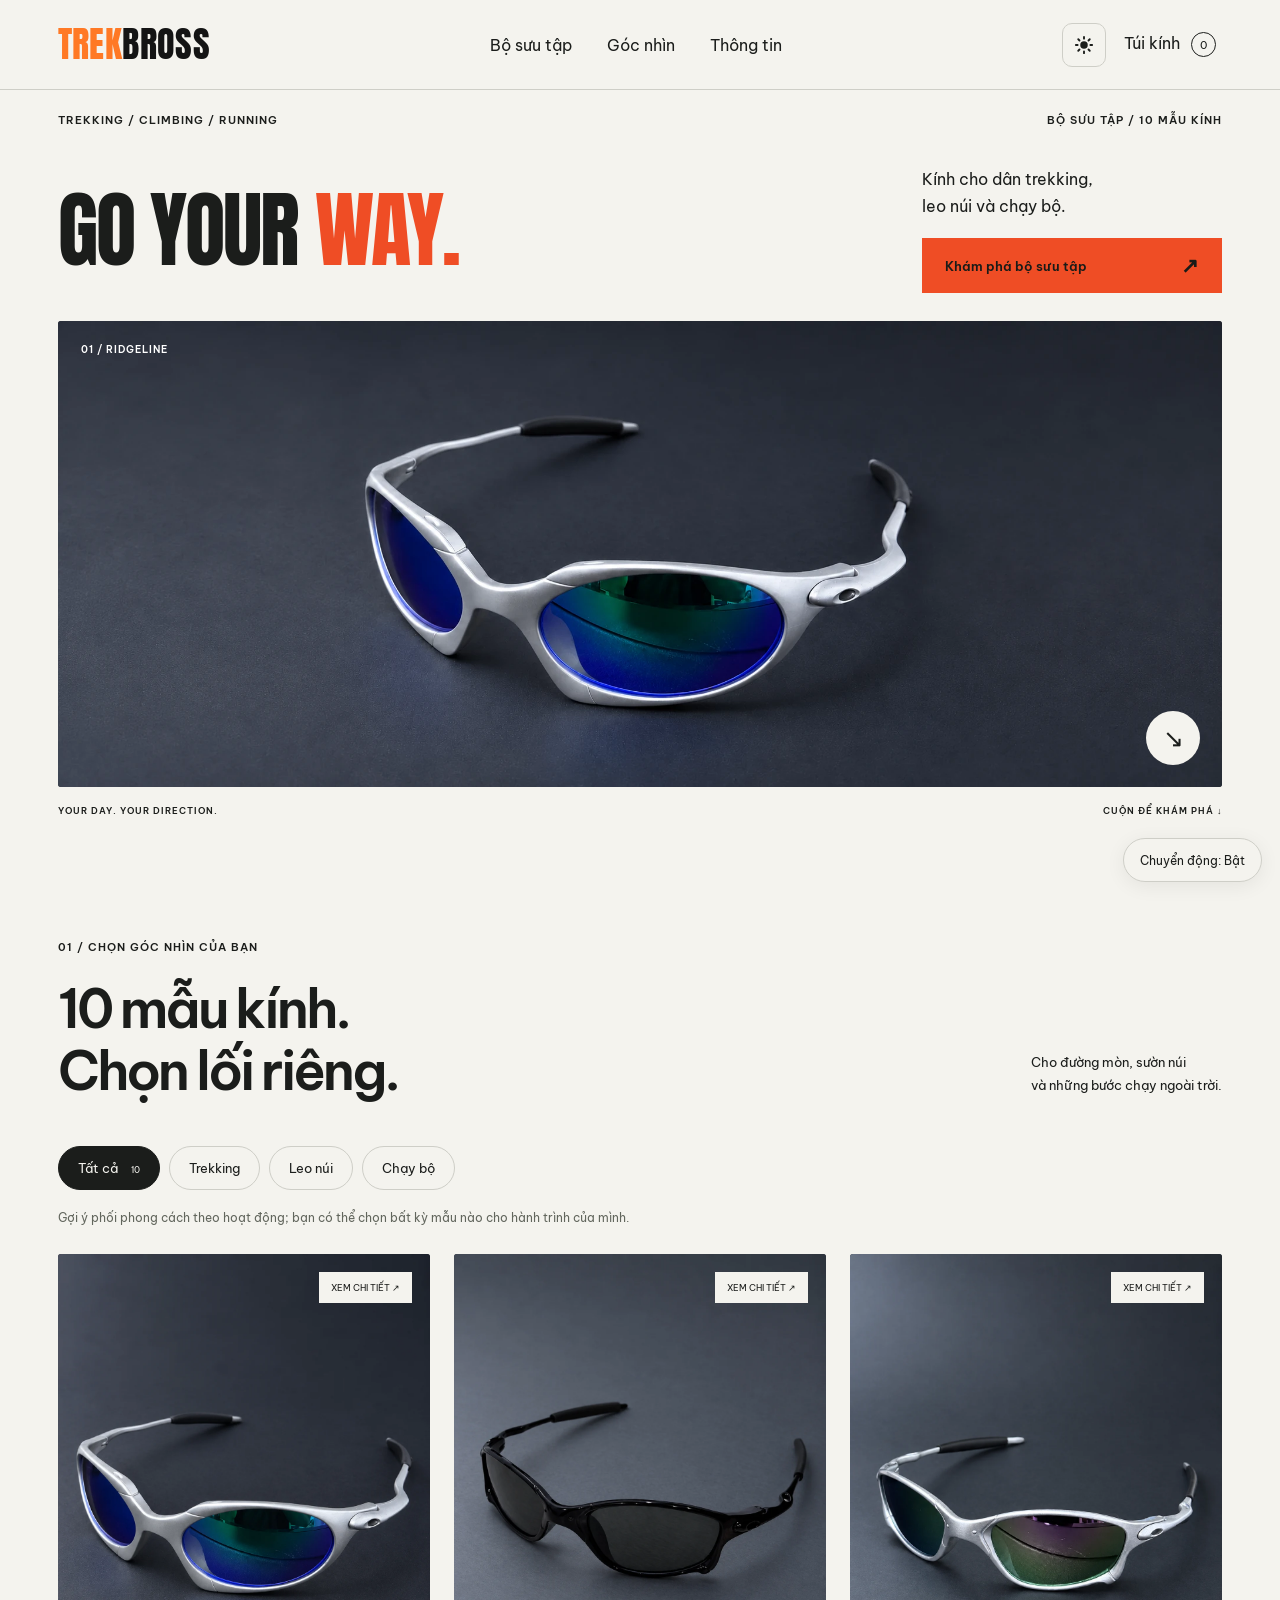
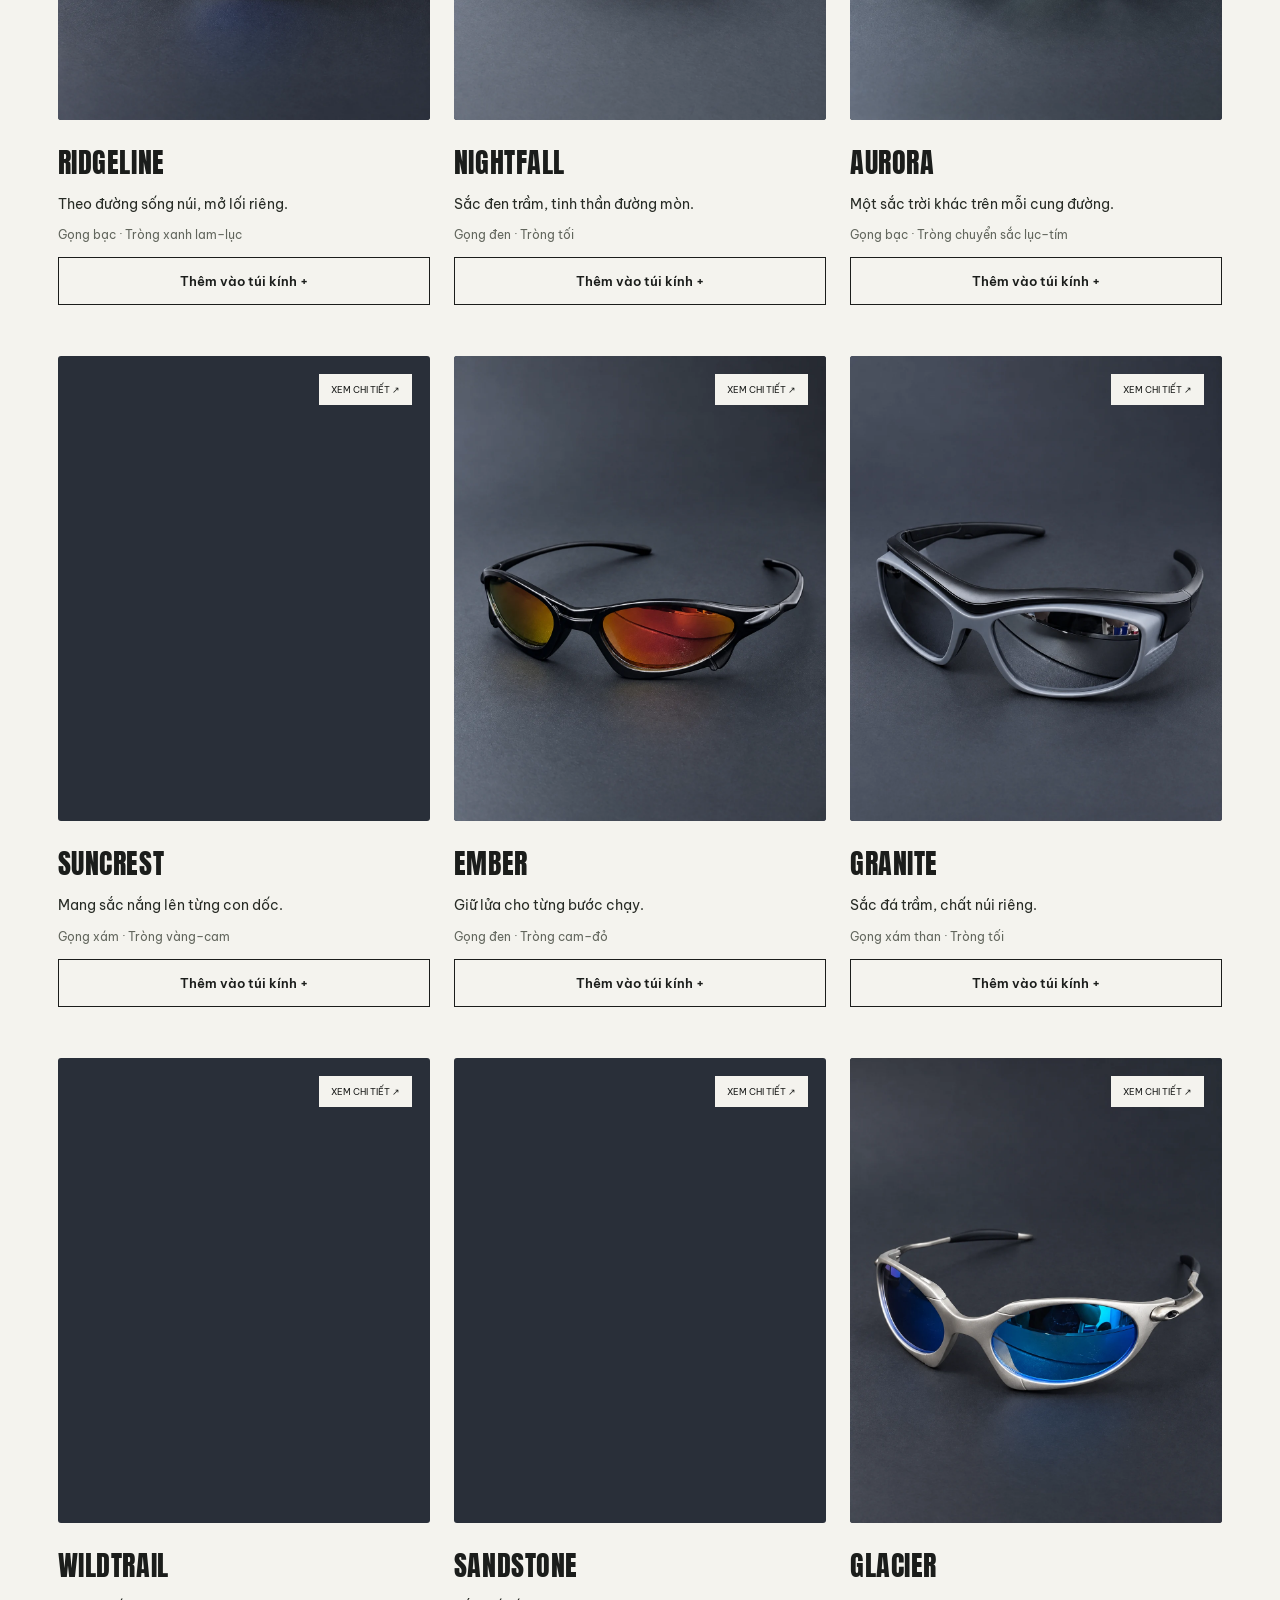
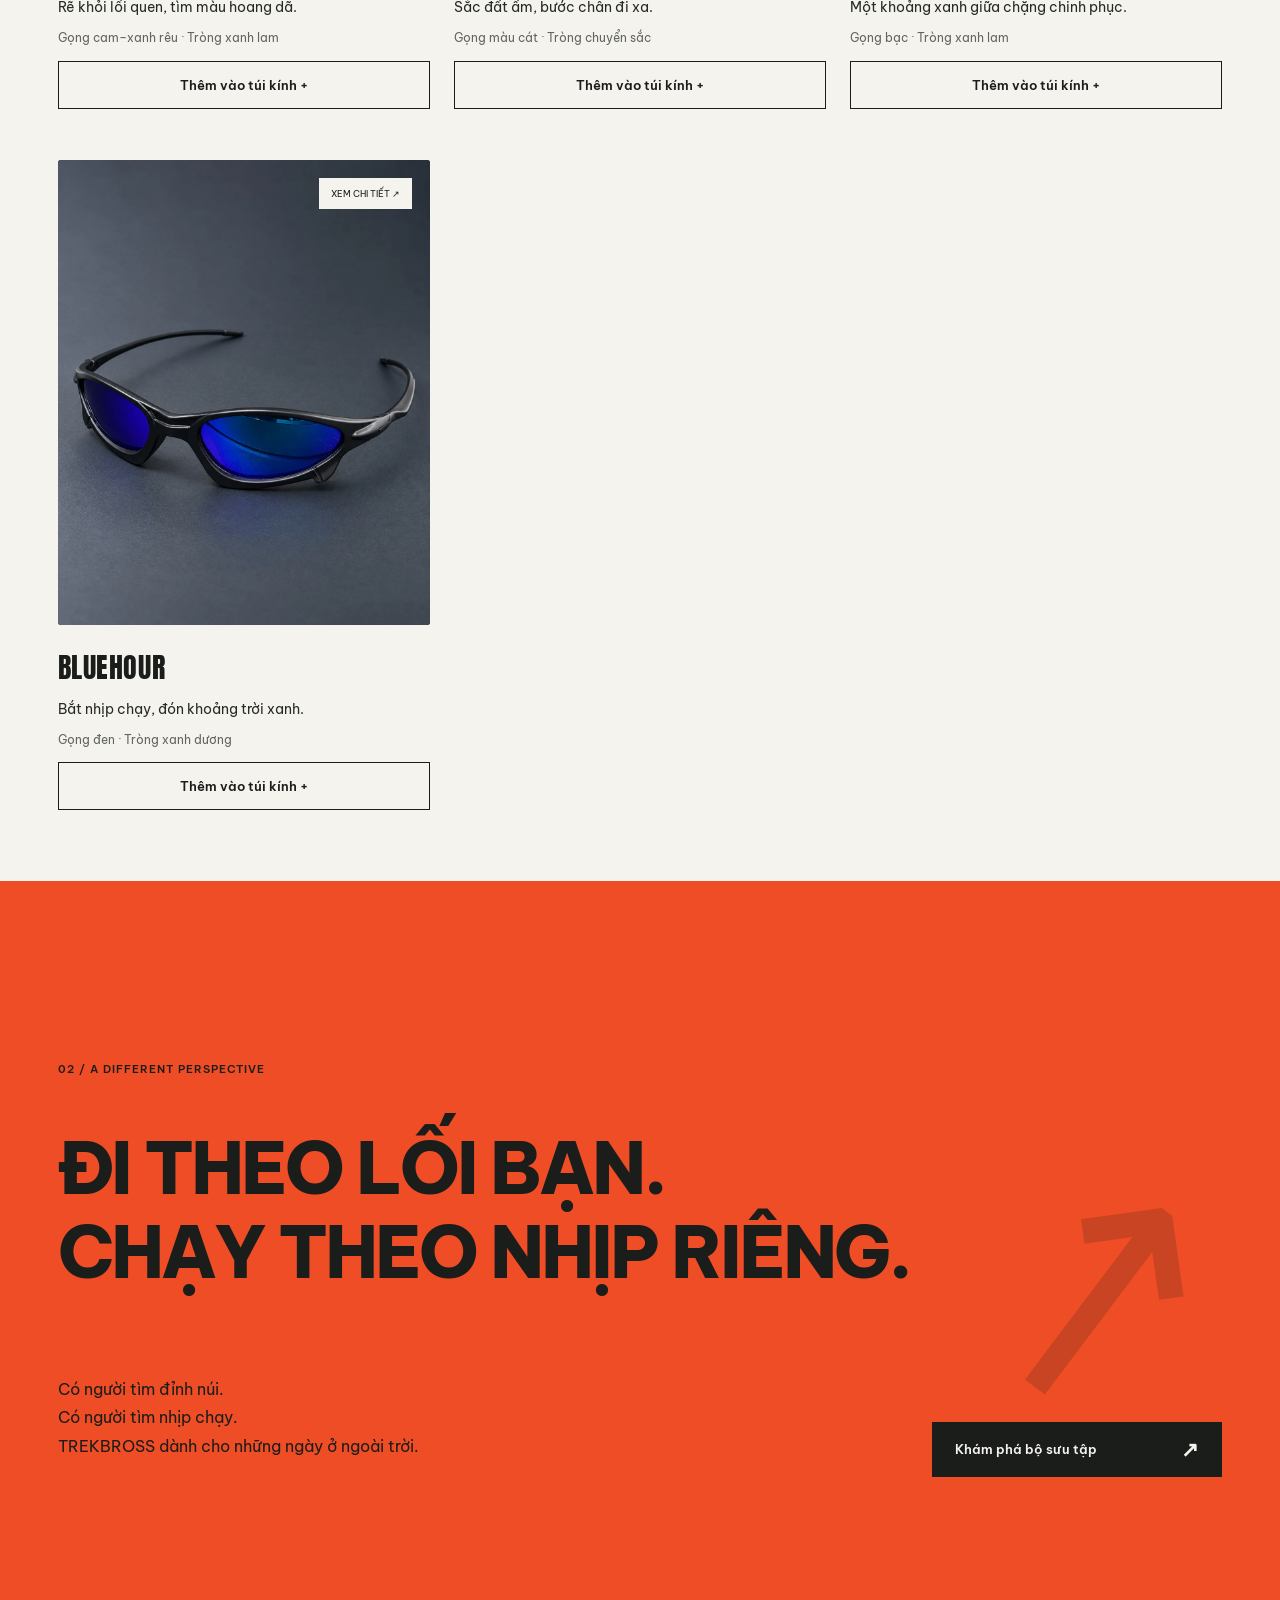
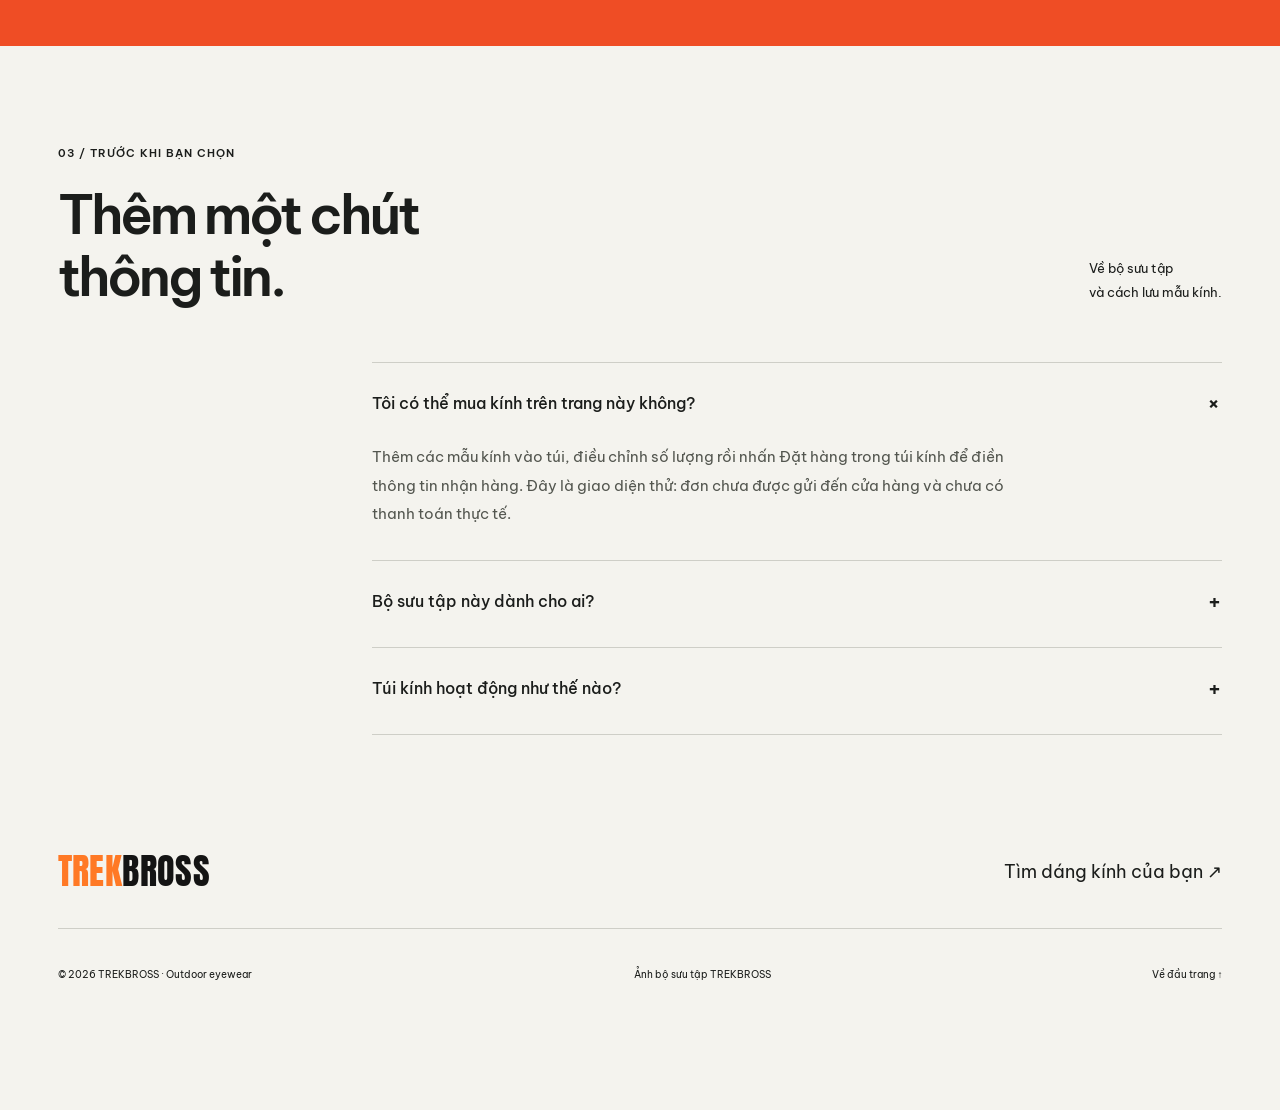
==== index.html @ a06aaabc "Fix oversized hero heading and show complete uncropped banner at 100% zoom" ====
<!doctype html>
<html lang="vi" data-type="product"><head><meta charset="utf-8"><meta name="viewport" content="width=device-width,initial-scale=1"><meta name="page-type" content="product"><meta name="site-kind" content="other"><title>TREKBROSS — Kính mắt cho những ngày chuyển động</title><meta name="description" content="Bộ sưu tập 10 mẫu kính TREKBROSS dành cho trekking, leo núi và chạy bộ. Khám phá và lưu mẫu bạn yêu thích."><meta property="og:title" content="TREKBROSS — Đi theo lối của bạn."><meta property="og:description" content="Kính mắt cho những ngày chuyển động."><meta property="og:image" content="assets/ridgeline-hero.webp"><meta name="theme-color" content="#f4f3ee"><link rel="icon" href="data:image/svg+xml,%3Csvg xmlns='http://www.w3.org/2000/svg' viewBox='0 0 64 64'%3E%3Crect width='64' height='64' fill='%23ef4d25'/%3E%3Ctext x='12' y='49' font-family='Arial' font-weight='bold' font-size='48' fill='white'%3ET%3C/text%3E%3C/svg%3E"><link rel="preload" href="assets/anton.ttf" as="font" type="font/ttf" crossorigin><link rel="stylesheet" href="style.css"><link rel="stylesheet" href="motion.css"><link rel="stylesheet" href="loupe.css"><link rel="stylesheet" href="ripple.css"><link rel="stylesheet" href="decode.css"><link rel="stylesheet" href="theme.css"><link rel="stylesheet" href="layout.css?v=20261111-1"></head>
<body><a class="skip" href="#main">Đến nội dung</a><header><a class="logo" href="#top" aria-label="TREKBROSS trang chủ"><span class="logo-trek">TREK</span><span class="logo-bross">BROSS</span></a><nav aria-label="Điều hướng"><a href="#collection">Bộ sưu tập</a><a href="#perspective">Góc nhìn</a><a href="#questions">Thông tin</a></nav><div class="nav-actions"><button id="bag-toggle" aria-haspopup="dialog">Túi kính <span id="count">0</span></button><button id="menu-toggle" aria-expanded="false" aria-controls="mobile-nav">Menu <span>☰</span></button></div></header><div id="mobile-nav" hidden><a href="#collection">Bộ sưu tập ↗</a><a href="#perspective">Góc nhìn ↗</a><a href="#questions">Thông tin ↗</a></div>
<main id="main"><section class="hero" id="top" data-enter><div class="hero-top"><p class="eyebrow">TREKKING / CLIMBING / RUNNING</p><p class="edition">BỘ SƯU TẬP / 10 MẪU KÍNH</p></div><div class="hero-title"><h1>GO YOUR <span>WAY.</span></h1><div class="hero-copy"><p>Kính cho dân trekking,<br>leo núi và chạy bộ.</p><a class="button" href="#collection">Khám phá bộ sưu tập <span>↗</span></a></div></div><div class="hero-photo"><img src="assets/ridgeline-hero.webp" width="1983" height="793" alt="Kính RIDGELINE gọng bạc, tròng xanh lam–lục" fetchpriority="high" data-source="client" data-subject="eyewear"><span class="photo-index">01 / RIDGELINE</span><a class="round-link" href="#collection" aria-label="Xem bộ sưu tập">↘</a></div><div class="hero-bottom"><span>YOUR DAY. YOUR DIRECTION.</span><span>CUỘN ĐỂ KHÁM PHÁ ↓</span></div></section>
<section class="collection" id="collection"><div class="section-head"><div><p class="eyebrow">01 / CHỌN GÓC NHÌN CỦA BẠN</p><h2>10 mẫu kính.<br>Chọn lối riêng.</h2></div><p>Cho đường mòn, sườn núi<br>và những bước chạy ngoài trời.</p></div><div class="filters" role="group" aria-label="Khám phá kính theo hoạt động"><button class="active" data-filter="all" aria-pressed="true">Tất cả <small>10</small></button><button data-filter="trekking" aria-pressed="false">Trekking</button><button data-filter="mountain" aria-pressed="false">Leo núi</button><button data-filter="running" aria-pressed="false">Chạy bộ</button></div><p class="filter-note">Gợi ý phối phong cách theo hoạt động; bạn có thể chọn bất kỳ mẫu nào cho hành trình của mình.</p><div class="products"><article class="product" data-category="trekking"><button class="product-photo" data-open="ridgeline" aria-label="Xem kính RIDGELINE"><img src="assets/ridgeline.webp" width="1122" height="1402" alt="Kính RIDGELINE, gọng bạc · tròng xanh lam–lục" loading="lazy" decoding="async" data-source="client" data-subject="eyewear"><span>XEM CHI TIẾT ↗</span></button><div class="product-info"><div><h3>RIDGELINE</h3><p class="product-subtitle">Theo đường sống núi, mở lối riêng.</p><p class="product-colour">Gọng bạc · Tròng xanh lam–lục</p></div><button class="order-card-button" data-add="ridgeline">Thêm vào túi kính +</button></div></article><article class="product" data-category="trekking"><button class="product-photo" data-open="nightfall" aria-label="Xem kính NIGHTFALL"><img src="assets/nightfall.webp" width="1122" height="1402" alt="Kính NIGHTFALL, gọng đen · tròng tối" loading="lazy" decoding="async" data-source="client" data-subject="eyewear"><span>XEM CHI TIẾT ↗</span></button><div class="product-info"><div><h3>NIGHTFALL</h3><p class="product-subtitle">Sắc đen trầm, tinh thần đường mòn.</p><p class="product-colour">Gọng đen · Tròng tối</p></div><button class="order-card-button" data-add="nightfall">Thêm vào túi kính +</button></div></article><article class="product" data-category="mountain"><button class="product-photo" data-open="aurora" aria-label="Xem kính AURORA"><img src="assets/aurora.webp" width="1122" height="1402" alt="Kính AURORA, gọng bạc · tròng chuyển sắc lục–tím" loading="lazy" decoding="async" data-source="client" data-subject="eyewear"><span>XEM CHI TIẾT ↗</span></button><div class="product-info"><div><h3>AURORA</h3><p class="product-subtitle">Một sắc trời khác trên mỗi cung đường.</p><p class="product-colour">Gọng bạc · Tròng chuyển sắc lục–tím</p></div><button class="order-card-button" data-add="aurora">Thêm vào túi kính +</button></div></article><article class="product" data-category="mountain"><button class="product-photo" data-open="suncrest" aria-label="Xem kính SUNCREST"><img src="assets/suncrest.webp" width="1122" height="1402" alt="Kính SUNCREST, gọng xám · tròng vàng–cam" loading="lazy" decoding="async" data-source="client" data-subject="eyewear"><span>XEM CHI TIẾT ↗</span></button><div class="product-info"><div><h3>SUNCREST</h3><p class="product-subtitle">Mang sắc nắng lên từng con dốc.</p><p class="product-colour">Gọng xám · Tròng vàng–cam</p></div><button class="order-card-button" data-add="suncrest">Thêm vào túi kính +</button></div></article><article class="product" data-category="running"><button class="product-photo" data-open="ember" aria-label="Xem kính EMBER"><img src="assets/ember.webp" width="1122" height="1402" alt="Kính EMBER, gọng đen · tròng cam–đỏ" loading="lazy" decoding="async" data-source="client" data-subject="eyewear"><span>XEM CHI TIẾT ↗</span></button><div class="product-info"><div><h3>EMBER</h3><p class="product-subtitle">Giữ lửa cho từng bước chạy.</p><p class="product-colour">Gọng đen · Tròng cam–đỏ</p></div><button class="order-card-button" data-add="ember">Thêm vào túi kính +</button></div></article><article class="product" data-category="mountain"><button class="product-photo" data-open="granite" aria-label="Xem kính GRANITE"><img src="assets/granite.webp" width="1122" height="1402" alt="Kính GRANITE, gọng xám than · tròng tối" loading="lazy" decoding="async" data-source="client" data-subject="eyewear"><span>XEM CHI TIẾT ↗</span></button><div class="product-info"><div><h3>GRANITE</h3><p class="product-subtitle">Sắc đá trầm, chất núi riêng.</p><p class="product-colour">Gọng xám than · Tròng tối</p></div><button class="order-card-button" data-add="granite">Thêm vào túi kính +</button></div></article><article class="product" data-category="trekking"><button class="product-photo" data-open="wildtrail" aria-label="Xem kính WILDTRAIL"><img src="assets/wildtrail.webp" width="1122" height="1402" alt="Kính WILDTRAIL, gọng cam–xanh rêu · tròng xanh lam" loading="lazy" decoding="async" data-source="client" data-subject="eyewear"><span>XEM CHI TIẾT ↗</span></button><div class="product-info"><div><h3>WILDTRAIL</h3><p class="product-subtitle">Rẽ khỏi lối quen, tìm màu hoang dã.</p><p class="product-colour">Gọng cam–xanh rêu · Tròng xanh lam</p></div><button class="order-card-button" data-add="wildtrail">Thêm vào túi kính +</button></div></article><article class="product" data-category="trekking"><button class="product-photo" data-open="sandstone" aria-label="Xem kính SANDSTONE"><img src="assets/sandstone.webp" width="1122" height="1402" alt="Kính SANDSTONE, gọng màu cát · tròng chuyển sắc" loading="lazy" decoding="async" data-source="client" data-subject="eyewear"><span>XEM CHI TIẾT ↗</span></button><div class="product-info"><div><h3>SANDSTONE</h3><p class="product-subtitle">Sắc đất ấm, bước chân đi xa.</p><p class="product-colour">Gọng màu cát · Tròng chuyển sắc</p></div><button class="order-card-button" data-add="sandstone">Thêm vào túi kính +</button></div></article><article class="product" data-category="mountain"><button class="product-photo" data-open="glacier" aria-label="Xem kính GLACIER"><img src="assets/glacier.webp" width="1122" height="1402" alt="Kính GLACIER, gọng bạc · tròng xanh lam" loading="lazy" decoding="async" data-source="client" data-subject="eyewear"><span>XEM CHI TIẾT ↗</span></button><div class="product-info"><div><h3>GLACIER</h3><p class="product-subtitle">Một khoảng xanh giữa chặng chinh phục.</p><p class="product-colour">Gọng bạc · Tròng xanh lam</p></div><button class="order-card-button" data-add="glacier">Thêm vào túi kính +</button></div></article><article class="product" data-category="running"><button class="product-photo" data-open="bluehour" aria-label="Xem kính BLUEHOUR"><img src="assets/bluehour.webp" width="1122" height="1402" alt="Kính BLUEHOUR, gọng đen · tròng xanh dương" loading="lazy" decoding="async" data-source="client" data-subject="eyewear"><span>XEM CHI TIẾT ↗</span></button><div class="product-info"><div><h3>BLUEHOUR</h3><p class="product-subtitle">Bắt nhịp chạy, đón khoảng trời xanh.</p><p class="product-colour">Gọng đen · Tròng xanh dương</p></div><button class="order-card-button" data-add="bluehour">Thêm vào túi kính +</button></div></article></div></section>
<section class="perspective" id="perspective"><div class="statement"><p class="eyebrow">02 / A DIFFERENT PERSPECTIVE</p><h2>ĐI THEO LỐI BẠN.<br>CHẠY THEO NHỊP RIÊNG.</h2><div class="statement-bottom"><p>Có người tìm đỉnh núi.<br>Có người tìm nhịp chạy.<br>TREKBROSS dành cho những ngày ở ngoài trời.</p><a class="button dark" href="#collection">Khám phá bộ sưu tập <span>↗</span></a></div><div class="giant-mark" aria-hidden="true">↗</div></div></section>
<section class="questions" id="questions"><div class="section-head"><div><p class="eyebrow">03 / TRƯỚC KHI BẠN CHỌN</p><h2>Thêm một chút<br>thông tin.</h2></div><p>Về bộ sưu tập<br>và cách lưu mẫu kính.</p></div><div class="faq"><details open><summary>Tôi có thể mua kính trên trang này không?<span>+</span></summary><p>Thêm các mẫu kính vào túi, điều chỉnh số lượng rồi nhấn Đặt hàng trong túi kính để điền thông tin nhận hàng. Đây là giao diện thử: đơn chưa được gửi đến cửa hàng và chưa có thanh toán thực tế.</p></details><details><summary>Bộ sưu tập này dành cho ai?<span>+</span></summary><p>Bộ sưu tập dành cho người yêu trekking, leo núi và chạy bộ. Cả 10 ảnh kính đều thuộc bộ sưu tập do TREKBROSS cung cấp. Tên mẫu được đặt riêng theo cảm hứng núi rừng và đường mòn.</p></details><details><summary>Túi kính hoạt động như thế nào?<span>+</span></summary><p>Nhấn Thêm vào túi kính trên mẫu bạn thích. Mở túi để tăng, giảm số lượng, bỏ mẫu hoặc đặt hàng tất cả sản phẩm trong túi. Túi được lưu trên trình duyệt này.</p></details></div><footer><div class="footer-top"><a class="logo" href="#top"><span class="logo-trek">TREK</span><span class="logo-bross">BROSS</span></a><a href="#collection">Tìm dáng kính của bạn ↗</a></div><div class="footer-bottom"><span>© 2026 TREKBROSS · Outdoor eyewear</span><a href="credits.html">Ảnh bộ sưu tập TREKBROSS</a><a href="#top">Về đầu trang ↑</a></div></footer></section></main>
<dialog id="product-dialog"><button class="close" data-close aria-label="Đóng chi tiết">×</button><img id="dialog-image" src="assets/ridgeline.webp" alt="" width="600" height="600"><div class="dialog-copy"><p class="eyebrow">THE TREKBROSS EDIT</p><h2 id="dialog-name"></h2><p id="dialog-subtitle" class="dialog-subtitle"></p><p id="dialog-description"></p><p class="note">Giá: Theo sản phẩm · Bản thử đặt hàng</p><button id="dialog-add" class="button">Thêm vào túi kính <span>+</span></button></div></dialog>
<dialog id="bag-dialog"><div class="bag-head"><h2>Túi kính của bạn</h2><button class="close" data-close aria-label="Đóng túi kính">×</button></div><div id="bag-items"></div><p class="note">Điều chỉnh số lượng rồi đặt hàng toàn bộ kính trong túi. Đây là giao diện thử, đơn chưa được gửi.</p><button id="bag-checkout" class="button" disabled>Đặt hàng <span>↗</span></button><button class="bag-continue" data-close>Tiếp tục khám phá</button></dialog><dialog id="order-dialog" aria-labelledby="order-title"><div class="order-heading"><h2 id="order-title">Đặt hàng TREKBROSS</h2><button class="order-close" data-close aria-label="Đóng đặt hàng">×</button></div><div id="order-products" aria-label="Sản phẩm trong đơn"></div><button type="button" id="order-back" class="order-back">← Chỉnh sửa túi kính</button><form id="order-form" novalidate><fieldset><legend>Thông tin nhận hàng</legend><div class="order-field"><label for="order-fullname">Họ và tên</label><input id="order-fullname" name="fullname" placeholder="Họ và tên" autocomplete="name" required maxlength="100" aria-describedby="fullname-error"><p id="fullname-error" class="field-error" hidden></p></div><div class="order-field"><label for="order-phone">Số điện thoại</label><input id="order-phone" name="phone" type="tel" placeholder="Số điện thoại" autocomplete="tel" required maxlength="20" aria-describedby="phone-error"><p id="phone-error" class="field-error" hidden></p></div><div class="order-field"><label for="order-address">Địa chỉ nhận hàng</label><input id="order-address" name="address" placeholder="Địa chỉ nhận hàng" autocomplete="street-address" required maxlength="300" aria-describedby="address-error"><p id="address-error" class="field-error" hidden></p></div><div class="order-field"><label for="order-notes">Ghi chú cho đơn hàng <span>(không bắt buộc)</span></label><textarea id="order-notes" name="notes" placeholder="Ghi chú cho đơn hàng" rows="2" maxlength="1000"></textarea></div></fieldset><div class="payment-line"><strong>Thanh toán</strong><span>COD</span></div><p class="cod-description">Thanh toán khi nhận hàng</p><button class="order-submit" type="submit">XÁC NHẬN ĐẶT HÀNG</button><p class="order-demo-note">Minh họa giao diện, chưa kết nối hệ thống đặt hàng.</p></form><div id="order-review" hidden tabindex="-1"><h3>Bản xem thử đơn hàng</h3><p class="review-notice" role="status">Đơn chưa được gửi đến cửa hàng. Thông tin chỉ dùng để xem thử trên trang này.</p><dl id="review-details"></dl><div class="review-actions"><button id="order-edit" type="button">Chỉnh sửa thông tin</button><button class="order-submit" type="button" data-close>Hoàn tất xem thử</button></div></div></dialog><div id="toast" role="status" aria-live="polite"></div><script src="app.js"></script><script src="motion.js"></script><script src="loupe.js"></script><script src="decode.js"></script><script src="theme.js"></script></body></html>
---- style.css ----
@import url('https://fonts.googleapis.com/css2?family=Be+Vietnam+Pro:wght@400;500;600;700;800;900&display=swap');
:root{--paper:#f4f3ee;--ink:#1b1d1b;--accent:#ef4d25;--line:#cecec7}*{box-sizing:border-box}html{scroll-behavior:smooth;scroll-padding-top:90px}body{margin:0;background:var(--paper);color:var(--ink);font-family:'Be Vietnam Pro',Arial,sans-serif;font-size:14px}a{color:inherit;text-decoration:none}button{font:inherit;color:inherit;cursor:pointer}button,a{-webkit-tap-highlight-color:transparent}button{border:0;background:none}a,button{transition:transform .2s,background .2s,color .2s}button:active,.button:active{transform:translateY(2px)}a:focus-visible,button:focus-visible,summary:focus-visible{outline:3px solid var(--accent);outline-offset:5px}.skip{position:fixed;top:-70px;left:20px;z-index:30;background:var(--ink);color:white;padding:16px}.skip:focus{top:10px}header{height:90px;padding:0 4.5%;display:flex;align-items:center;justify-content:space-between;border-bottom:1px solid var(--line);background:var(--paper);position:relative;z-index:10}.logo{font:900 italic 38px Arial,sans-serif;letter-spacing:-3px;display:flex;gap:5px}.logo span{font-size:12px;letter-spacing:0;margin-top:4px}nav{display:flex;gap:35px}nav a{padding:14px 0;position:relative}nav a:after{content:'';position:absolute;bottom:7px;left:0;width:100%;height:1px;background:currentColor;transform:scaleX(0);transform-origin:left;transition:transform .2s}nav a:hover:after{transform:scaleX(1)}.nav-actions{display:flex;gap:12px;align-items:center}#bag-toggle{height:44px}#count{display:inline-grid;place-items:center;border:1px solid var(--ink);border-radius:100%;width:25px;height:25px;margin-left:7px;font-size:11px}#menu-toggle{display:none}.hero,.collection,.questions{padding:0 4.5%}.hero{min-height:calc(100svh - 90px);display:flex;flex-direction:column}.hero-top{display:flex;justify-content:space-between;padding:23px 0}.eyebrow,.edition,.hero-bottom,.photo-index{font-size:10px;font-weight:600;letter-spacing:1px}.hero-top p{margin:0}.hero-title{display:flex;align-items:flex-end;justify-content:space-between;position:relative;z-index:1;padding-bottom:20px}h1{font:900 clamp(76px,9.6vw,150px)/.85 Arial,sans-serif;letter-spacing:-.075em;margin:4px 0 0}h1 span{color:var(--accent)}.hero-copy{padding:0 0 4px;width:300px}.hero-copy p{font-size:16px;line-height:1.7;margin:0 0 25px}.button{display:flex;align-items:center;justify-content:space-between;gap:28px;background:var(--accent);color:#191b18;min-height:52px;padding:17px 23px;font-weight:600;font-size:12px}.button span{font-size:21px;line-height:1}.button:hover{background:#d9431c;transform:translateY(-2px)}.hero-photo{height:clamp(245px,35vh,430px);position:relative;overflow:hidden;background:#e8e8e5;flex:1;min-height:250px}.hero-photo img{width:100%;height:100%;object-fit:cover;object-position:center 59%}.photo-index{position:absolute;top:22px;left:23px}.round-link{width:54px;height:54px;position:absolute;bottom:22px;right:22px;background:var(--paper);border-radius:50%;display:grid;place-items:center;font-size:25px}.round-link:hover{background:var(--accent);transform:translateY(-2px)}.hero-bottom{display:flex;justify-content:space-between;padding:18px 0 24px;font-size:9px}section{scroll-margin-top:15px}.collection,.questions{min-height:100svh;padding-top:70px;padding-bottom:50px}.section-head{display:flex;justify-content:space-between;align-items:flex-end;margin-bottom:40px}.section-head .eyebrow{margin:0 0 24px}h2{font-size:clamp(34px,4.2vw,64px);font-weight:600;line-height:1.15;letter-spacing:-3px;margin:0}.section-head>p{line-height:1.8;margin:0 0 4px;font-size:13px}.filters{display:flex;gap:9px;margin-bottom:25px}.filters button{padding:12px 19px;border:1px solid var(--line);border-radius:30px;min-height:44px;font-size:12px}.filters .active,.filters button:hover{background:var(--ink);border-color:var(--ink);color:var(--paper)}.filters small{font-size:9px;margin-left:10px}.products{display:grid;grid-template-columns:1fr 1fr;gap:24px}.product{min-width:0}.product-photo{display:block;padding:0;width:100%;overflow:hidden;position:relative;background:#eae9e3;aspect-ratio:1.42}.product-photo img{width:100%;height:100%;object-fit:cover;transition:transform .6s}.product-photo:hover img{transform:scale(1.03)}.product-photo span{position:absolute;right:18px;top:18px;background:var(--paper);padding:10px 12px;font-size:9px}.product-info{display:flex;align-items:center;justify-content:space-between;padding:21px 0}.product-info h3{font:700 21px Arial,sans-serif;letter-spacing:-.5px;margin:0 0 8px}.product-info p{font-size:11px;margin:0;color:#53564f}.product-info button{border:1px solid #b8b9b1;border-radius:50%;width:44px;height:44px;font-size:24px}.product-info button:hover{background:var(--accent);border-color:var(--accent);transform:translateY(-2px)}.perspective{min-height:100svh;background:var(--accent);padding:65px 4.5%;display:flex;flex-direction:column;justify-content:center;overflow:hidden}.statement{position:relative}.statement>.eyebrow{margin-bottom:50px}.statement h2{font-size:clamp(44px,7vw,105px);line-height:1.17;font-weight:800;letter-spacing:-5px;position:relative;z-index:1}.statement-bottom{display:flex;align-items:flex-end;justify-content:space-between;margin-top:65px;position:relative;z-index:1}.statement-bottom p{line-height:1.8}.button.dark{background:var(--ink);color:var(--paper);min-width:290px}.button.dark:hover{background:#353a30}.giant-mark{font:400 300px Arial;position:absolute;right:0;top:15%;line-height:1;opacity:.18}.faq{max-width:850px;margin-left:auto;padding-top:10px}.faq details{border-top:1px solid var(--line);padding:0 0 6px}.faq details:last-child{border-bottom:1px solid var(--line)}summary{display:flex;justify-content:space-between;align-items:center;gap:20px;font-size:15px;font-weight:500;cursor:pointer;list-style:none;min-height:80px}summary::-webkit-details-marker{display:none}summary span{font-size:24px}details[open] summary span{transform:rotate(45deg)}details p{max-width:650px;font-size:13px;line-height:1.9;color:#53564f;margin:0 0 25px}footer{margin-top:90px}.footer-top,.footer-bottom{display:flex;justify-content:space-between;align-items:center}.footer-top{padding:25px 0 35px}.footer-top>a:last-child{font-size:18px}.footer-bottom{padding:25px 0 0;border-top:1px solid var(--line);font-size:10px;gap:20px}.footer-bottom a{padding:14px 0}dialog{border:0;background:var(--paper);color:var(--ink);padding:32px;max-width:850px;width:90vw;max-height:90svh;overflow:auto}dialog::backdrop{background:#15171299;backdrop-filter:blur(5px)}#product-dialog[open]{display:grid;grid-template-columns:1fr 1fr;gap:30px;align-items:center}#dialog-image{width:100%;height:100%;max-height:470px;object-fit:cover}.dialog-copy h2{font-size:34px;letter-spacing:-1px}.dialog-copy>p{line-height:1.8}.close{position:absolute;right:12px;top:9px;width:44px;height:44px;font-size:30px;background:var(--paper);z-index:1}.note{font-size:12px;line-height:1.8;color:#575b51}.dialog-copy .button{width:100%;margin-top:22px}#bag-dialog{max-width:520px;padding:30px}.bag-head{padding:10px 40px 25px 0}.bag-head h2{font-size:26px;letter-spacing:-1px}.bag-row{display:grid;grid-template-columns:75px 1fr 44px;align-items:center;gap:18px;padding:18px 0;border-top:1px solid var(--line)}.bag-row img{width:75px;height:75px;object-fit:cover}.bag-row button{height:44px;font-size:20px}#bag-dialog>.button{width:100%;margin-top:25px}.empty{padding:40px 0;line-height:1.8}#toast{position:fixed;bottom:22px;left:50%;transform:translate(-50%,20px);background:var(--ink);color:white;padding:15px 23px;font-size:12px;opacity:0;pointer-events:none;z-index:30;transition:.25s;max-width:90%;text-align:center}#toast.show{opacity:1;transform:translate(-50%,0)}[hidden]{display:none!important}.hero-title{animation:enter .8s both}.hero-photo{animation:enter .9s .1s both}@keyframes enter{from{opacity:0;transform:translateY(18px)}to{opacity:1;transform:translateY(0)}}
@media(min-width:1600px){.hero-title{padding-top:15px;padding-bottom:30px}}@media(max-width:900px){header{height:75px}nav{gap:20px;font-size:12px}.hero{min-height:calc(100svh - 75px)}h1{font-size:12vw}.hero-copy{width:240px}.hero-copy p{font-size:13px}.hero-title{padding-top:15px;padding-bottom:30px}.hero-photo{max-height:550px}.edition{display:none}.statement h2{letter-spacing:-3px}.giant-mark{font-size:220px}.section-head>p{max-width:220px}.footer-bottom{font-size:9px}}
@media(max-width:600px){html{scroll-padding-top:20px}header{height:72px;padding:0 6%}.logo{font-size:32px}nav{display:none}#menu-toggle{display:flex;gap:10px;align-items:center;font-size:11px;min-height:44px}#bag-toggle{font-size:11px}#count{width:21px;height:21px;margin-left:4px}.nav-actions{gap:15px}#mobile-nav{position:absolute;top:72px;left:0;right:0;background:var(--paper);padding:25px 6%;z-index:9;border-bottom:1px solid var(--line)}#mobile-nav a{display:block;padding:19px 0;font-size:22px}.hero,.collection,.questions{padding-left:6%;padding-right:6%}.hero{min-height:calc(100svh - 72px)}.hero-top{padding:23px 0 20px}.eyebrow{font-size:8px;letter-spacing:.8px}.hero-title{display:block;padding:0 0 22px}h1{font-size:22vw;letter-spacing:-.07em;line-height:.87}.hero-copy{display:flex;justify-content:space-between;align-items:center;gap:15px;width:100%;margin-top:22px}.hero-copy p{font-size:11px;line-height:1.7;flex:1;margin:0}.hero-copy .button{font-size:9px;padding:12px;gap:12px;min-height:48px}.hero-copy .button span{font-size:17px}.hero-photo{min-height:210px;max-height:390px}.hero-photo img{object-position:56% 57%}.photo-index{font-size:7px;top:14px;left:14px}.round-link{width:40px;height:40px;right:14px;bottom:14px;font-size:20px}.hero-bottom{font-size:7px;padding:17px 0 22px;gap:15px}.collection,.questions{padding-top:55px;padding-bottom:35px}.section-head{display:block;margin-bottom:30px}.section-head .eyebrow{margin-bottom:22px}h2{font-size:37px;letter-spacing:-1.7px}.section-head>p{margin-top:23px;font-size:12px;line-height:1.8}.filters{gap:6px}.filters button{font-size:10px;padding:12px 14px}.filters small{margin-left:6px}.products{grid-template-columns:1fr;gap:26px}.product-photo{aspect-ratio:1.15}.product-info{padding:18px 0}.product-info h3{font-size:20px}.product-info p{font-size:11px}.perspective{padding:60px 6%;min-height:100svh}.statement>.eyebrow{margin-bottom:45px}.statement h2{font-size:12vw;letter-spacing:-2.5px;line-height:1.3}.statement-bottom{display:block;margin-top:45px}.statement-bottom p{font-size:14px;margin-bottom:32px}.statement-bottom .button{min-width:0;width:100%}.giant-mark{font-size:200px;top:22%;right:-40px;opacity:.12}summary{font-size:13px;min-height:84px;line-height:1.7}details p{font-size:12px}.faq{padding-top:0}footer{margin-top:65px}.footer-top{align-items:flex-start;gap:20px}.footer-top>a:last-child{font-size:12px;line-height:1.8;max-width:140px;text-align:right}.footer-bottom{flex-wrap:wrap;font-size:8px;gap:8px}.footer-bottom>span{width:100%}#product-dialog[open]{grid-template-columns:1fr;padding:22px;gap:24px}#dialog-image{max-height:240px;aspect-ratio:1.3}#bag-dialog{padding:25px}.bag-head h2{font-size:23px}.dialog-copy h2{font-size:30px}}
@media(prefers-reduced-motion:reduce){html{scroll-behavior:auto}*,*:before,*:after{animation:none!important;transition:none!important}}

/* TREKBROSS wordmark, orange TREK and black BROSS as supplied. */
@font-face{font-family:TrekMark;src:url("assets/anton.ttf") format("truetype");font-display:swap}.logo{font-family:TrekMark,"Arial Narrow",Arial,sans-serif;font-size:36px;font-weight:400;font-style:normal;letter-spacing:.4px;gap:0;line-height:1.2;align-items:center;white-space:nowrap}.logo span{font-size:inherit;letter-spacing:inherit;margin:0}.logo .logo-trek{color:#ff7925}.logo .logo-bross{color:#141414}@media(max-width:600px){.logo{font-size:26px;letter-spacing:0}header .nav-actions{gap:10px}}

/* Owner-supplied outdoor collection. */
.products{grid-template-columns:repeat(3,minmax(0,1fr));gap:30px 24px}.product-photo{aspect-ratio:1122/1402;background:#292f39}.product-photo img{object-fit:contain}.product-info{align-items:flex-start;gap:12px}.product-info>div{min-width:0}.product-info h3{font-size:22px}.product-info p.product-subtitle{font-size:12px;line-height:1.8;color:#272b25;margin:9px 0 8px}.product-info p.product-colour{font-size:10px;line-height:1.7;color:#62665d}.product-info>button{flex-shrink:0}.filter-note{font-size:11px;line-height:1.8;color:#62665d;margin:-8px 0 26px}.hero-photo{background:#292f39;min-height:340px}.hero-photo img{position:absolute;width:min(75%,820px);height:auto;left:50%;top:50%;transform:translate(-50%,-55%);object-fit:contain}.photo-index{color:#fff}.dialog-subtitle{font-size:17px;font-weight:500}#dialog-image{object-fit:contain;background:#292f39;max-height:540px}.statement h2{font-size:clamp(40px,5.6vw,84px);letter-spacing:-3px}@media(min-width:601px) and (max-width:1000px){.products{grid-template-columns:repeat(2,minmax(0,1fr))}}@media(max-width:600px){.products{grid-template-columns:1fr;gap:25px}.product-photo{aspect-ratio:1122/1402}.product-info{padding:19px 0}.product-info h3{font-size:23px}.product-info p.product-subtitle{font-size:13px}.product-info p.product-colour{font-size:11px}.filters{gap:5px;flex-wrap:wrap}.filters button{font-size:10px;padding:12px}.filter-note{font-size:10px}.hero-photo{min-height:240px}.hero-photo img{width:100%}.statement h2{font-size:10vw;letter-spacing:-1.8px}#dialog-image{max-height:340px;aspect-ratio:1122/1402}.dialog-subtitle{font-size:15px}}

/* Seamless landscape hero, edge-to-edge on desktop and mobile. */
.hero-photo img{position:absolute;inset:0;width:100%;height:100%;transform:none;object-fit:cover;object-position:center}.hero-photo{min-height:340px}@media(max-width:600px){.hero-photo{min-height:0;max-height:none;flex:none;aspect-ratio:1.5}.hero-photo img{width:100%;height:100%;object-position:center}}

/* Demo checkout on the same ivory background as the site. */
.product-info{flex-wrap:wrap}.product-info>div{flex:1}.product-info .order-card-button{width:100%;height:44px;border-radius:4px;border-color:#1b1d1b;font-size:12px;font-weight:600;text-align:center;background:transparent}.product-info .order-card-button:hover{background:var(--ink);color:var(--paper);border-color:var(--ink)}#dialog-order{width:100%;margin-top:20px}#dialog-add{background:transparent;color:var(--ink);border:1px solid var(--line);margin-top:10px}#order-dialog{max-width:680px;width:calc(100vw - 28px);padding:16px 18px 14px;border-radius:13px;background:var(--paper);color:var(--ink);font-size:13px;color-scheme:light}#order-dialog::backdrop{background:#15171266}.order-heading{display:flex;justify-content:space-between;align-items:center;margin-bottom:14px;gap:15px}.order-heading h2{font-size:16px;font-weight:700;letter-spacing:-.3px;line-height:1.4}.order-close{width:36px;height:36px;min-width:36px;color:var(--ink);font-size:27px;border-radius:50%}.order-close:hover{background:#e5e4dc}.order-product{display:grid;grid-template-columns:90px 1fr;gap:12px;padding-bottom:18px;border-bottom:1px solid var(--line);margin-bottom:20px}.order-product>img{width:90px;height:100px;object-fit:cover;border-radius:13px;align-self:start}.order-product h3{font-size:14px;margin:3px 0 5px}.order-product p{font-size:11px;line-height:1.6;margin:0 0 5px;color:#53564f}.order-product strong{font-size:13px}.quantity-row{display:flex;align-items:center;gap:10px;margin-top:8px;font-size:11px}.quantity-stepper{display:flex;align-items:center;border:1px solid var(--line);border-radius:6px;overflow:hidden}.quantity-stepper button{color:var(--ink);width:30px;height:30px;font-size:18px}.quantity-stepper button:hover{background:#e5e4dc}.quantity-stepper input{width:35px;height:30px;padding:0;border:0;background:transparent;color:var(--ink);text-align:center;font:inherit;appearance:textfield;-moz-appearance:textfield}.quantity-stepper input::-webkit-inner-spin-button{appearance:none}#order-form fieldset{border:0;padding:0;margin:0}#order-form legend{font-size:14px;font-weight:700;padding:0;margin-bottom:14px}.order-field{margin-bottom:9px}.order-field label{display:block;font-size:11px;font-weight:500;color:var(--ink);margin:0 0 5px 11px}.order-field label span{color:#606359;font-weight:400}.order-field input,.order-field textarea{width:100%;display:block;background:transparent;border:1px solid var(--line);color:var(--ink);border-radius:24px;padding:10px 14px;font:inherit;font-size:13px;outline:none;min-height:40px}.order-field textarea{border-radius:9px;resize:vertical;min-height:63px}.order-field input::placeholder,.order-field textarea::placeholder{color:#74776d}.order-field input:focus,.order-field textarea:focus,.quantity-stepper:focus-within{border-color:#bc451e;box-shadow:0 0 0 2px #ff874628}.order-field input[aria-invalid=true],#order-quantity[aria-invalid=true]{border-color:#ad381c}.field-error,.order-product .field-error{font-size:11px!important;color:#a83218!important;margin:5px 11px 0!important;line-height:1.6}.payment-line{display:flex;justify-content:space-between;align-items:center;margin-top:17px;font-size:14px}.payment-line>span{border-radius:20px;background:#e4e3db;color:var(--ink);font-size:11px;padding:3px 9px}.cod-description{color:#606359;font-size:11px;margin:5px 0 13px}.order-submit{display:block;width:100%;min-height:46px;background:#ee6029;color:white;border-radius:8px;font-size:13px;font-weight:700;padding:12px 16px}.order-submit:hover{background:#dc4f19;transform:translateY(-1px)}.order-demo-note{font-size:11px;line-height:1.6;text-align:center;color:#606359;margin:10px 0 0}#order-review{border-top:1px solid var(--line);padding-top:12px;outline:none}#order-review>h3{font-size:18px;margin:8px 0 12px}.review-notice{font-size:12px;line-height:1.8;color:#71391e;background:#f5e5d8;padding:12px;border-radius:8px}#review-details{font-size:12px;line-height:1.8;overflow-wrap:anywhere}#review-details>div{display:grid;grid-template-columns:110px 1fr;gap:12px;padding:10px 0;border-bottom:1px solid var(--line)}#review-details dt{color:#606359}#review-details dd{margin:0;white-space:pre-wrap}.review-actions{display:flex;gap:10px;margin-top:18px}.review-actions>button{flex:1;min-height:46px;border:1px solid var(--line);border-radius:8px;font-size:12px;padding:10px}.review-actions .order-submit{border:0}#order-dialog :focus-visible{outline:2px solid #bc451e;outline-offset:3px}@media(max-width:600px){#order-dialog{padding:16px 13px;max-height:92svh}.order-heading h2{font-size:15px}.order-field input{min-height:44px}.quantity-stepper button{width:36px;height:36px}.quantity-stepper input{height:36px}.review-actions{flex-direction:column}.order-product{margin-bottom:17px}.order-field label{font-size:11px}}
/* Add to bag, then checkout the complete bag. */
#dialog-add{background:var(--accent);color:var(--ink);border:0}.bag-price{font-size:11px;color:#606359;line-height:1.6;margin:6px 0 10px}.bag-quantity{display:inline-flex;align-items:center;border:1px solid var(--line);border-radius:6px;overflow:hidden}.bag-quantity button{width:36px;height:36px;font-size:18px}.bag-quantity button:hover{background:#e5e4dc}.bag-quantity input{width:40px;height:36px;text-align:center;background:transparent;border:0;color:inherit;font:inherit;appearance:textfield;-moz-appearance:textfield}.bag-quantity input::-webkit-inner-spin-button{appearance:none}.bag-quantity button:disabled{opacity:.35;cursor:default}#bag-checkout:disabled{background:#deddd5;color:#7a7b73;cursor:not-allowed;transform:none}.bag-continue{width:100%;min-height:44px;margin-top:8px;font-size:12px}.bag-row{grid-template-columns:75px 1fr 44px;gap:15px}.bag-row>button{align-self:start}.order-back{display:block;color:#a13916;min-height:44px;font-size:12px;margin:-8px 0 12px;padding:0 4px}.order-back:hover{color:var(--ink)}.order-product .order-item-quantity{margin-top:9px}.order-product{margin-bottom:14px}#order-products .order-product:last-child{margin-bottom:12px}
---- motion.css ----
/* TREKBROSS motion direction: editorial outdoor, native scrolling. */
:root{--ease-out: cubic-bezier(.16,1,.3,1);--ease-in: cubic-bezier(.55,0,1,.45)}
body{font-size:16px}header{position:sticky;top:0;background:rgba(244,243,238,.96);backdrop-filter:blur(12px);transition:box-shadow .3s}header.scrolled{box-shadow:0 6px 24px #1b1d1b0b}html{scroll-padding-top:110px}section{scroll-margin-top:20px}
.hero-title,.hero-photo{animation:none}.hero-title h1{font-family:TrekMark,'Arial Narrow',sans-serif;font-weight:400;letter-spacing:-.035em;font-size:clamp(100px,13vw,200px);line-height:.92}.hero-title{padding-top:10px;padding-bottom:28px}.hero-copy p{font-size:17px}.hero-photo{border-radius:3px}.hero-photo img{scale:1.06;translate:0 var(--hero-offset,0px)}
.hero-word{display:block;overflow:hidden}.hero-word>span{display:block;color:inherit}.hero-word:last-child{color:var(--accent)}
.scroll-progress{position:fixed;left:0;top:0;width:100%;height:3px;background:var(--accent);transform:scaleX(0);transform-origin:left;z-index:50;pointer-events:none}
.motion-toggle{position:fixed;bottom:18px;right:18px;z-index:20;border:1px solid var(--line);background:var(--paper);box-shadow:0 4px 20px #0001;border-radius:30px;min-height:44px;padding:10px 16px;font-size:12px}
.section-head{margin-bottom:44px}.collection,.questions{padding-top:100px}.product-photo{border-radius:3px}.product-photo img{transition:transform 1.3s var(--ease-out)}.product-photo:hover img{transform:scale(1.055)}.product-photo span{transition:transform .585s var(--ease-out),background .25s}.product-photo:hover span{transform:translate(-4px,4px);background:var(--accent)}.product-info h3{font-family:TrekMark,Arial,sans-serif;font-size:28px;font-weight:400;letter-spacing:.02em}.product-info p.product-subtitle{font-size:14px}.product-info p.product-colour{font-size:12px}.product-info .order-card-button{border-radius:0;min-height:48px;font-size:13px;transition:background .25s,color .25s,transform .3s var(--ease-out)}.filter-note{font-size:12px}.filters button{font-size:13px}.eyebrow,.edition{font-size:11px}.perspective{min-height:85svh}.statement h2{max-width:1100px}.statement-bottom p{font-size:16px}.giant-mark{transform:translateY(var(--mark-offset,0px)) rotate(-8deg)}
dialog{box-shadow:0 24px 100px #0003}dialog[open]{animation:dialog-in .65s var(--ease-out)}dialog[open]::backdrop{animation:backdrop-in .455s ease-out}dialog.closing{animation:dialog-out .26s var(--ease-in) forwards}dialog.closing::backdrop{animation:backdrop-out .26s ease forwards}body:has(dialog[open]){overflow:hidden}#product-dialog{border-radius:6px}#bag-dialog{margin:0 0 0 auto;height:100dvh;max-height:100dvh;width:min(520px,100%);border-radius:0;padding-top:32px;padding-bottom:32px}#bag-dialog[open]{animation:drawer-in .715s var(--ease-out)}#bag-dialog.closing{animation:drawer-out .286s ease-in forwards}#mobile-nav:not([hidden]){position:fixed;animation:menu-in .52s var(--ease-out)}.order-close,.bag-quantity button,.bag-quantity input{min-width:44px;min-height:44px}.order-submit{background:var(--ink);color:var(--paper)}.faq summary{font-size:16px}.faq details p{font-size:15px}.faq summary span{transition:transform .3s var(--ease-out)}.footer-bottom{padding-bottom:65px}.button span{transition:transform .4s var(--ease-out)}.button:hover span{transform:translate(3px,-3px)}.button{font-size:13px}nav a[aria-current]{color:#a83218}
@keyframes dialog-in{from{opacity:0;transform:translateY(26px) scale(.97)}to{opacity:1;transform:none}}@keyframes dialog-out{to{opacity:0;transform:translateY(12px) scale(.98)}}@keyframes drawer-in{from{transform:translateX(100%)}to{transform:none}}@keyframes drawer-out{to{transform:translateX(100%)}}@keyframes backdrop-in{from{opacity:0}to{opacity:1}}@keyframes backdrop-out{to{opacity:0}}@keyframes menu-in{from{opacity:0;transform:translateY(-12px)}to{opacity:1;transform:none}}
@media(max-width:600px){.hero-title h1{font-size:27vw}.hero-title{padding-top:0}.hero-copy p{font-size:14px}.hero-photo{aspect-ratio:1.35}.collection,.questions{padding-top:68px}.hero-top .eyebrow{font-size:9px}html{scroll-padding-top:90px}.hero-copy{margin-top:20px}.hero-copy .button{font-size:11px}.statement-bottom{gap:24px}.motion-toggle{bottom:12px;right:12px}.section-head>p{font-size:13px}.filters{gap:8px}.filters button{font-size:12px}.bag-row{gap:10px;grid-template-columns:60px 1fr 44px}.bag-row img{width:60px;height:75px}#bag-dialog{padding:24px 18px}.order-field input,.order-field textarea{font-size:16px}}
@media(prefers-reduced-motion:reduce){html{scroll-behavior:auto!important}*,*::before,*::after{animation:none!important;transition:none!important}.hero-photo img{scale:1;translate:none}.giant-mark{transform:none}}
html.motion-paused{scroll-behavior:auto}html.motion-paused *,html.motion-paused *::before,html.motion-paused *::after{animation:none!important;transition:none!important}html.motion-paused .hero-photo img{scale:1;translate:none}html.motion-paused .giant-mark{transform:none}
.hero-title h1>.hero-word:first-child{color:var(--ink)}
---- loupe.css ----
/* Lucian UX/UI Prompt #356 · MIT License (c) 2026 Seokwoooo · https://lucianlabs.dev/uxui-prompt/#356 */
.u356{--ux-page:var(--paper);--ux-ink:var(--ink);--ux-line:var(--line);--ux-accent:var(--accent);--ux-shadow-strong:rgba(0,0,0,.3);position:relative;min-width:0;width:100%;font:inherit;color:var(--ux-ink)}
.u356,.u356 *,.u356 *::before,.u356 *::after{box-sizing:border-box}
.u356 .u356-title{font-family:inherit;font-size:16px;font-weight:600;line-height:1.5;margin:0 0 12px;letter-spacing:0}
.u356 .u356-st{position:relative;width:100%;height:clamp(240px,48vh,470px);border-radius:30px;background:#292f39;box-shadow:0 0 0 1px var(--ux-line),0 30px 60px -36px var(--ux-shadow-strong);touch-action:pan-y;cursor:crosshair;isolation:isolate}
.u356 .u356-st.is-active{cursor:none;touch-action:none}
.u356 #dialog-image{display:block;width:100%;height:100%;max-height:none;aspect-ratio:auto;object-fit:contain;object-position:50% 50%;border-radius:30px;pointer-events:none;user-select:none}
.u356 .u356-lp{position:absolute;left:0;top:0;width:128px;height:128px;margin:-64px 0 0 -64px;border-radius:50%;overflow:hidden;pointer-events:none;opacity:0;transform:scale(.6);transition:opacity .26s,transform .39s cubic-bezier(.3,1.5,.5,1);box-shadow:0 0 0 5px var(--ux-ink),0 0 0 7px var(--ux-accent),0 18px 30px -8px rgba(0,0,0,.55);background:#292f39;z-index:2}
.u356 .u356-lp.is-on{opacity:1;transform:scale(1)}
.u356 .u356-lp img{position:absolute;left:0;top:0;max-width:none;max-height:none;transform-origin:0 0;pointer-events:none}
.u356 .u356-lp::after{content:"";position:absolute;inset:0;border-radius:50%;background:radial-gradient(circle at 30% 25%,rgba(255,255,255,.35),transparent 40%);box-shadow:inset 0 0 18px rgba(0,0,0,.35)}
.u356 .u356-zm{position:absolute;left:0;top:0;padding:3px 8px;border-radius:999px;background:var(--ux-ink);color:var(--ux-page);font:800 12px/1.4 ui-monospace,SFMono-Regular,Menlo,monospace;pointer-events:none;opacity:0;transform:translate(-50%,0);transition:opacity .26s;z-index:3}
.u356 .u356-zm.is-on{opacity:1}
.u356 .u356-guide{font-size:12px;line-height:1.7;margin:16px 0 10px;color:var(--ux-ink)}
.u356 .u356-touch{display:none}.u356 .u356-controls{display:flex;gap:8px;flex-wrap:wrap}.u356 .u356-controls button{min-height:44px;padding:10px 14px;border:1px solid var(--ux-line);border-radius:24px;background:var(--ux-page);color:var(--ux-ink);font:inherit;font-size:13px;cursor:pointer}.u356 .u356-controls button[aria-pressed=true]{background:var(--ux-ink);color:var(--ux-page)}
.u356 :focus-visible{outline:3px solid var(--ux-accent);outline-offset:4px}
.u356 .u356-sr{position:absolute;width:1px;height:1px;padding:0;margin:-1px;overflow:hidden;clip-path:inset(50%);white-space:nowrap;border:0}
.u356[data-theme=dark]{--ux-page:#13141c;--ux-ink:#f4f0e8;--ux-line:#555761;--ux-accent:#ff8746;--ux-shadow-strong:rgba(0,0,0,.72);background:var(--ux-page);color:var(--ux-ink)}
@media(max-width:600px),(pointer:coarse){.u356 .u356-desktop{display:none}.u356 .u356-touch{display:inline}}
@media(max-width:600px){.u356 .u356-st{height:300px}.u356 .u356-title{padding-right:26px}}
@media(prefers-reduced-motion:reduce){.u356 *,.u356 *::before,.u356 *::after{animation:none!important;transition:none!important}}
.u356.is-motion-paused *,.u356.is-motion-paused *::before,.u356.is-motion-paused *::after{animation:none!important;transition:none!important}
---- ripple.css ----
/* Lucian UX/UI Prompt #205 · MIT License (c) 2026 Seokwoooo · https://lucianlabs.dev/uxui-prompt/#205 */

.u205{position:relative;width:340px;height:300px;display:flex;flex-direction:column;padding:20px;border-radius:28px;background:var(--ux-surface);box-shadow:0 0 0 1px var(--ux-line),0 30px 60px -36px var(--ux-shadow-strong);overflow:hidden}
.u205-sea{position:absolute;left:0;right:0;bottom:0;height:120px;background:linear-gradient(transparent,color-mix(in srgb,var(--ux-accent-2) 10%,transparent));pointer-events:none}
.u205-wd{position:relative;flex:1;display:flex;align-items:center;justify-content:center;gap:1px;cursor:default;touch-action:none}
.u205-l{position:relative;display:inline-block;font-size:62px;line-height:1;font-weight:900;letter-spacing:-.03em;color:color-mix(in oklab,var(--ux-accent) calc(var(--t,0) * 100%),var(--ux-ink));transform:translateY(var(--y,0px)) scaleY(var(--sy,1));transform-origin:50% 100%;will-change:transform}
.u205-l::after{content:"";position:absolute;left:12%;right:12%;bottom:-14px;height:6px;border-radius:50%;background:var(--ux-shadow-strong);opacity:calc(.5 - var(--t,0) * .35);transform:translateY(calc(var(--y,0px) * -1)) scaleX(calc(1 - var(--t,0) * .5));filter:blur(2px)}
.u205-ft{position:relative;display:flex;align-items:center;gap:12px;padding:10px 12px;border-radius:18px;background:var(--ux-surface-2)}
.u205-ft label{display:flex;flex-direction:column;gap:6px;flex:1;font-size:11.5px;font-weight:700;color:var(--ux-ink-3)}
.u205-ft label span{display:flex;justify-content:space-between}
.u205-ft label b{color:var(--ux-ink);font-variant-numeric:tabular-nums}
.u205-r{width:100%;height:18px;margin:0;accent-color:var(--ux-accent)}
.u205-go{flex:none;height:40px;padding:0 15px;border:0;border-radius:13px;background:var(--ux-ink);color:var(--ux-page);font-size:13px;font-weight:750;transition:transform .35s var(--ux-spring)}
.u205-go:active{transform:scale(.93)}

.u205{--ux-surface:var(--paper);--ux-surface-2:var(--paper);--ux-ink:var(--ink);--ux-ink-3:var(--ink);--ux-page:var(--paper);--ux-accent:var(--accent);--ux-shadow-strong:#0003;--ux-spring:cubic-bezier(.34,1.45,.64,1);width:auto;height:auto;display:block;padding:40px 0 20px;background:none;box-shadow:none;border-radius:0;overflow:visible;min-width:0}.u205 .u205-wd{display:block;touch-action:pan-y;margin:0}.u205 .u205-l{font:inherit;letter-spacing:inherit;line-height:inherit;color:color-mix(in oklab,var(--ux-accent) calc(var(--t,0)*100%),var(--letter-color,var(--ink)))}.u205 .u205-space{width:.2em}.u205 .u205-ft{max-width:360px;margin-top:30px;padding:10px 0}.u205 .u205-go{min-height:44px}.u205 .u205-r{min-height:24px}.u205 :focus-visible{outline:3px solid var(--accent);outline-offset:4px}@media(max-width:600px){.u205{padding-top:30px}.u205 .u205-ft{gap:8px}.u205 .u205-go{font-size:12px;padding:0 12px}}
.hero-title{flex-wrap:wrap}.hero-title .u205{flex:0 0 100%;width:100%}.hero-title .u205 h1{white-space:nowrap;font-size:clamp(38px,11.7vw,180px);letter-spacing:-.035em}.hero-title .hero-copy{margin-left:auto}.u205 .u205-ft{margin-top:24px}
.hero-title{display:grid;grid-template-columns:minmax(0,1fr) 280px;gap:32px;align-items:end;padding-top:20px;padding-bottom:28px}.hero-title .u205{width:100%;padding:30px 0 12px}.hero-title .u205 h1{font-size:clamp(38px,8.7vw,140px)}.hero-title .hero-copy{width:100%;margin:0;padding:0}.hero-copy p{margin-bottom:18px}.hero{min-height:0}.hero-photo{flex:none;height:clamp(300px,43vh,520px)}@media(max-width:900px) and (min-width:601px){.hero-title{grid-template-columns:minmax(0,1fr) 230px;gap:24px}.hero-title .u205 h1{font-size:8vw}}@media(max-width:600px){.hero-title{display:flex;flex-direction:column;align-items:stretch;gap:24px;padding-top:0;padding-bottom:24px}.hero-title .u205{flex:none;padding:28px 0 12px}.hero-title .u205 h1{font-size:11.7vw}.hero-title .hero-copy{margin:0}.hero-photo{height:auto;aspect-ratio:1.5}}
@media(min-width:601px){.hero-title .u205{container-type:inline-size}.hero-title .u205 h1{font-size:20cqw}.hero-title{column-gap:24px}}
---- decode.css ----
/* Lucian UX/UI Prompt #245 · MIT License (c) 2026 Seokwoooo · https://lucianlabs.dev/uxui-prompt/#245 */
.u245{--ux-accent:var(--paper);--ux-ease:cubic-bezier(.2,.8,.2,1)}
.u245 .u245-w{white-space:nowrap}
.u245 .u245-c{position:relative;display:inline-block}
.u245 .u245-c b{font-weight:inherit;transition:color .6s var(--ux-ease)}
.u245 .u245-c i{position:absolute;left:50%;top:.08em;transform:translateX(-50%);font:600 .82em/1.2 ui-monospace,SFMono-Regular,Menlo,monospace;font-style:normal;color:var(--ux-accent);opacity:0}
.u245 .u245-c.s b,.u245 .u245-c.z b{visibility:hidden}
.u245 .u245-c.s i{opacity:.9}
.u245 .u245-c.f b{color:var(--ux-accent);transition:none}
@media(prefers-reduced-motion:reduce){.u245 .u245-c b{visibility:visible!important;transition:none!important;color:inherit!important}.u245 .u245-c i{display:none}}
---- theme.css ----
/* Lucian UX/UI Prompt #219 · MIT License (c) 2026 Seokwoooo · https://lucianlabs.dev/uxui-prompt/#219 */
.u219-tg{width:44px;height:44px;flex:none;border:1px solid var(--line);border-radius:10px;background:var(--paper);color:var(--ink);display:grid;place-items:center;cursor:pointer}.u219-tg svg{width:20px;height:20px;transition:transform .6s cubic-bezier(.3,1.4,.5,1)}[data-theme=dark] .u219-tg svg{transform:rotate(-90deg)}.u219-tg:focus-visible{outline:3px solid var(--accent);outline-offset:3px}
::view-transition-old(root),::view-transition-new(root){animation:none;mix-blend-mode:normal}::view-transition-new(root){z-index:1}::view-transition-old(root){z-index:0}
html[data-theme=dark]{color-scheme:dark;--paper:#181b1a;--ink:#f4f0e5;--line:#50554f;--accent:#ef642f}
[data-theme=dark] header{background:rgba(24,27,26,.96)}
[data-theme=dark] .logo .logo-bross{color:var(--ink)}
[data-theme=dark] :is(.product-info p,.product-info p.product-subtitle,.product-info p.product-colour,.filter-note,.note,.bag-price,.order-product p,.order-field label span,.cod-description,.order-demo-note,#review-details dt,.faq details p){color:#d6d2c6}
[data-theme=dark] :is(.button,#dialog-add,.order-submit){background:var(--accent);color:#171a17}
[data-theme=dark] .perspective{background:#222824;color:var(--ink)}
[data-theme=dark] .button.dark{background:var(--ink);color:var(--paper)}
[data-theme=dark] .product-info .order-card-button{border-color:var(--line);color:var(--ink)}
[data-theme=dark] .product-info .order-card-button:hover{background:var(--ink);color:var(--paper)}
[data-theme=dark] :is(.filters .active,.filters button:hover){background:var(--ink);color:var(--paper)}
[data-theme=dark] .u245{--ux-accent:#ffad7d}
[data-theme=dark] .u356{--ux-page:var(--paper);--ux-ink:var(--ink);--ux-line:var(--line)}
[data-theme=dark] :is(.order-back,nav a[aria-current]){color:#ffad7d}
[data-theme=dark] .payment-line>span{background:#353b36;color:var(--ink)}
[data-theme=dark] :is(.order-field input,.order-field textarea)::placeholder{color:#b9b9af}
[data-theme=dark] .field-error{color:#ffb39b!important}
[data-theme=dark] :is(.bag-quantity button:hover,.order-close:hover){background:#343b35;color:var(--ink)}
[data-theme=dark] #toast{background:var(--ink);color:var(--paper)}
[data-theme=dark] .review-notice{background:#383128;color:#f4dfc5}
@media(max-width:600px){header .nav-actions{gap:5px}.u219-tg{width:40px;min-width:40px}header .logo{font-size:23px}header{padding-left:4%;padding-right:4%}}
@media(prefers-reduced-motion:reduce){.u219-tg svg{transition:none}}
---- layout.css ----
/* Readable hero at native browser zoom; show the entire supplied landscape image. */
.hero{width:91%;max-width:1440px;margin-inline:auto;padding-inline:0;min-height:0}
.hero-top{gap:20px}
.hero-title{display:grid;grid-template-columns:minmax(0,1fr) minmax(240px,300px);gap:32px;align-items:center;padding:16px 0 28px}
.hero-title h1{margin:0;font-family:TrekMark,"Arial Narrow",sans-serif;font-size:clamp(48px,6.5vw,104px);font-weight:400;line-height:1.12;letter-spacing:-.025em;white-space:normal;min-width:0}
.hero-title h1>span{color:var(--accent);white-space:nowrap}
.hero-title .hero-copy{width:100%;margin:0;padding:0}
.hero-copy p{font-size:16px;line-height:1.7;margin:0 0 18px}
.hero-photo{position:relative;flex:none;width:100%;height:auto;min-height:0;max-height:none;aspect-ratio:1983/793}
.hero-photo img{position:static;display:block;width:100%;height:auto;max-width:100%;aspect-ratio:1983/793;object-fit:contain;object-position:center;transform:none;scale:1;translate:none}
@media(min-width:601px) and (max-width:1000px){.hero-title{grid-template-columns:minmax(0,1fr) 240px;gap:24px}.hero-title h1{font-size:clamp(44px,6.5vw,64px)}.hero-copy p{font-size:14px}}
@media(max-width:600px){.hero{width:88%;padding-inline:0}.hero-top{flex-wrap:wrap;padding:20px 0 16px;gap:10px}.hero-title{display:flex;flex-direction:column;align-items:stretch;gap:20px;padding:8px 0 24px}.hero-title h1{font-size:clamp(36px,10.5vw,60px);line-height:1.16}.hero-title .hero-copy{display:flex;align-items:center;gap:14px;width:100%;margin:0}.hero-copy p{font-size:12px;line-height:1.7;margin:0;flex:1}.hero-copy .button{font-size:10px;padding:12px;gap:12px;min-height:48px}.hero-photo{height:auto;min-height:0;max-height:none;aspect-ratio:1983/793}.hero-photo img{width:100%;height:auto;aspect-ratio:1983/793}.photo-index{font-size:7px;top:10px;left:10px}.round-link{width:32px;height:32px;bottom:10px;right:10px;font-size:17px}}
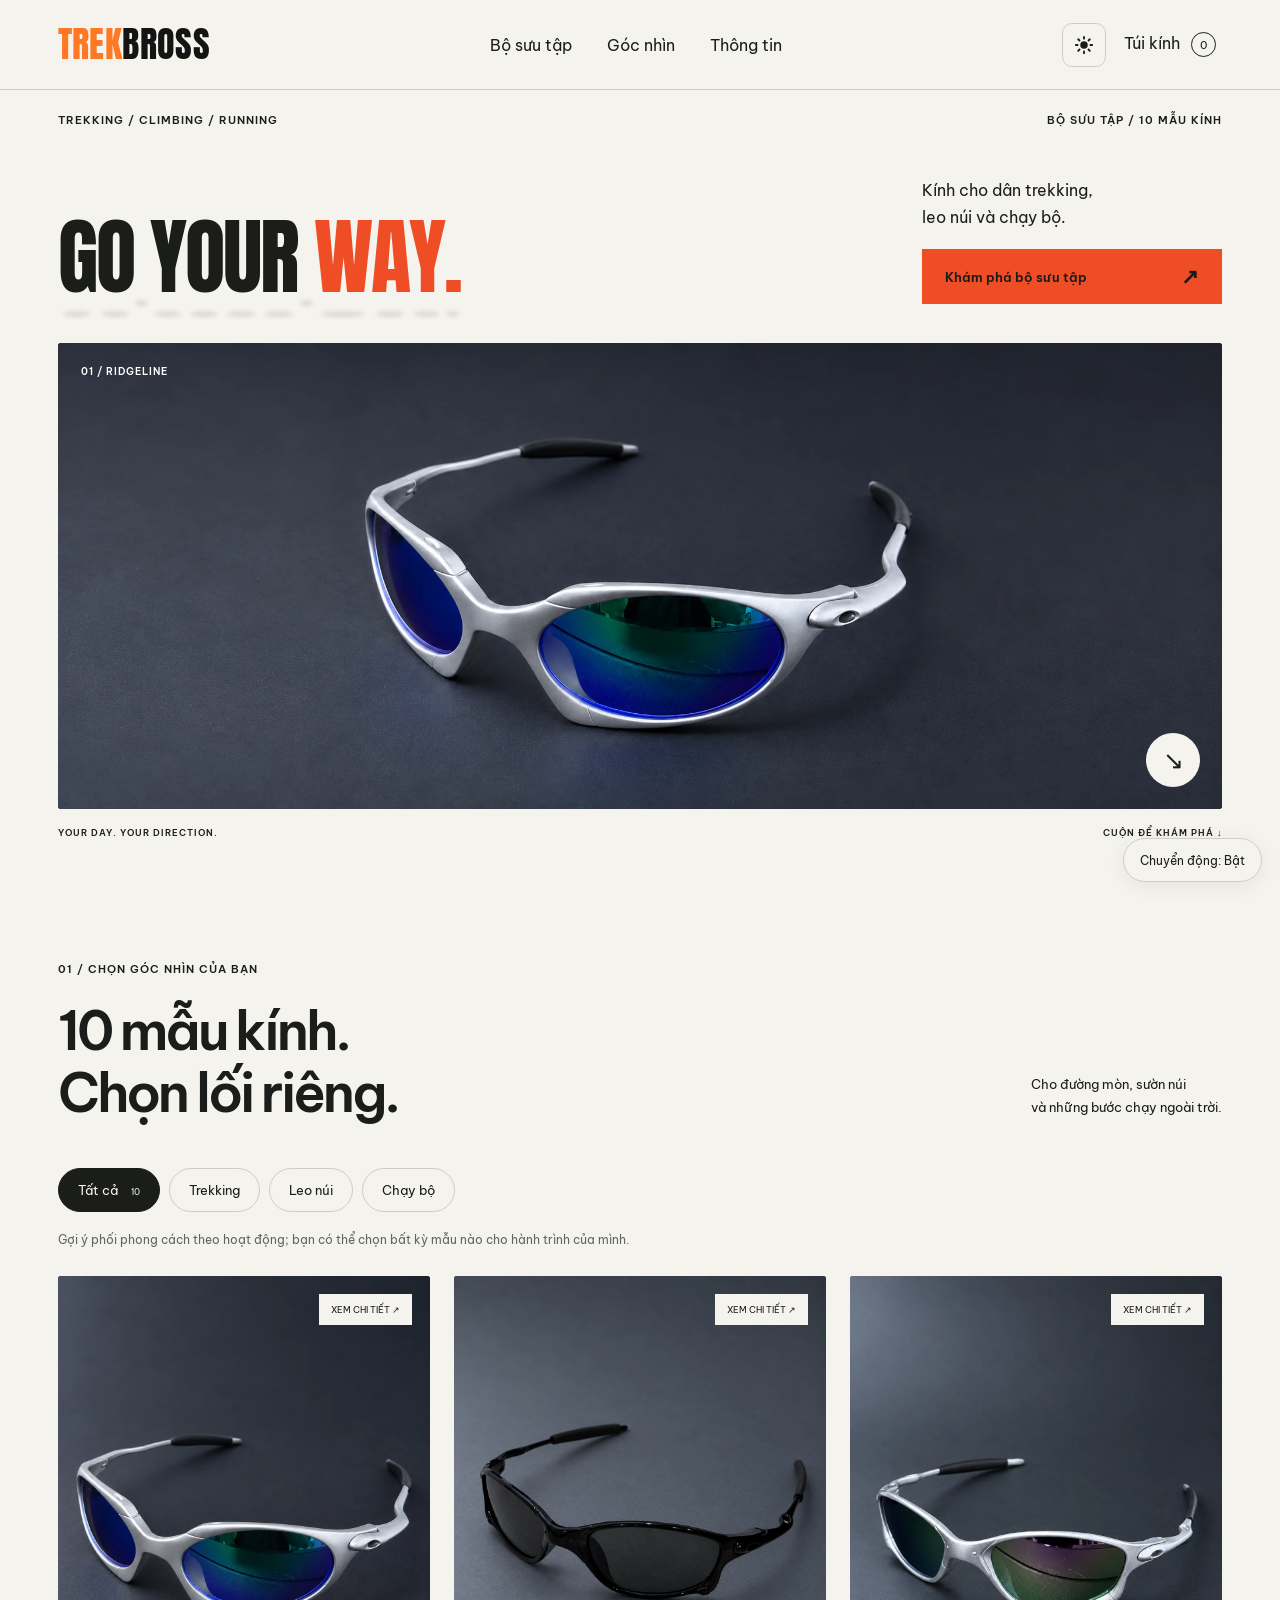
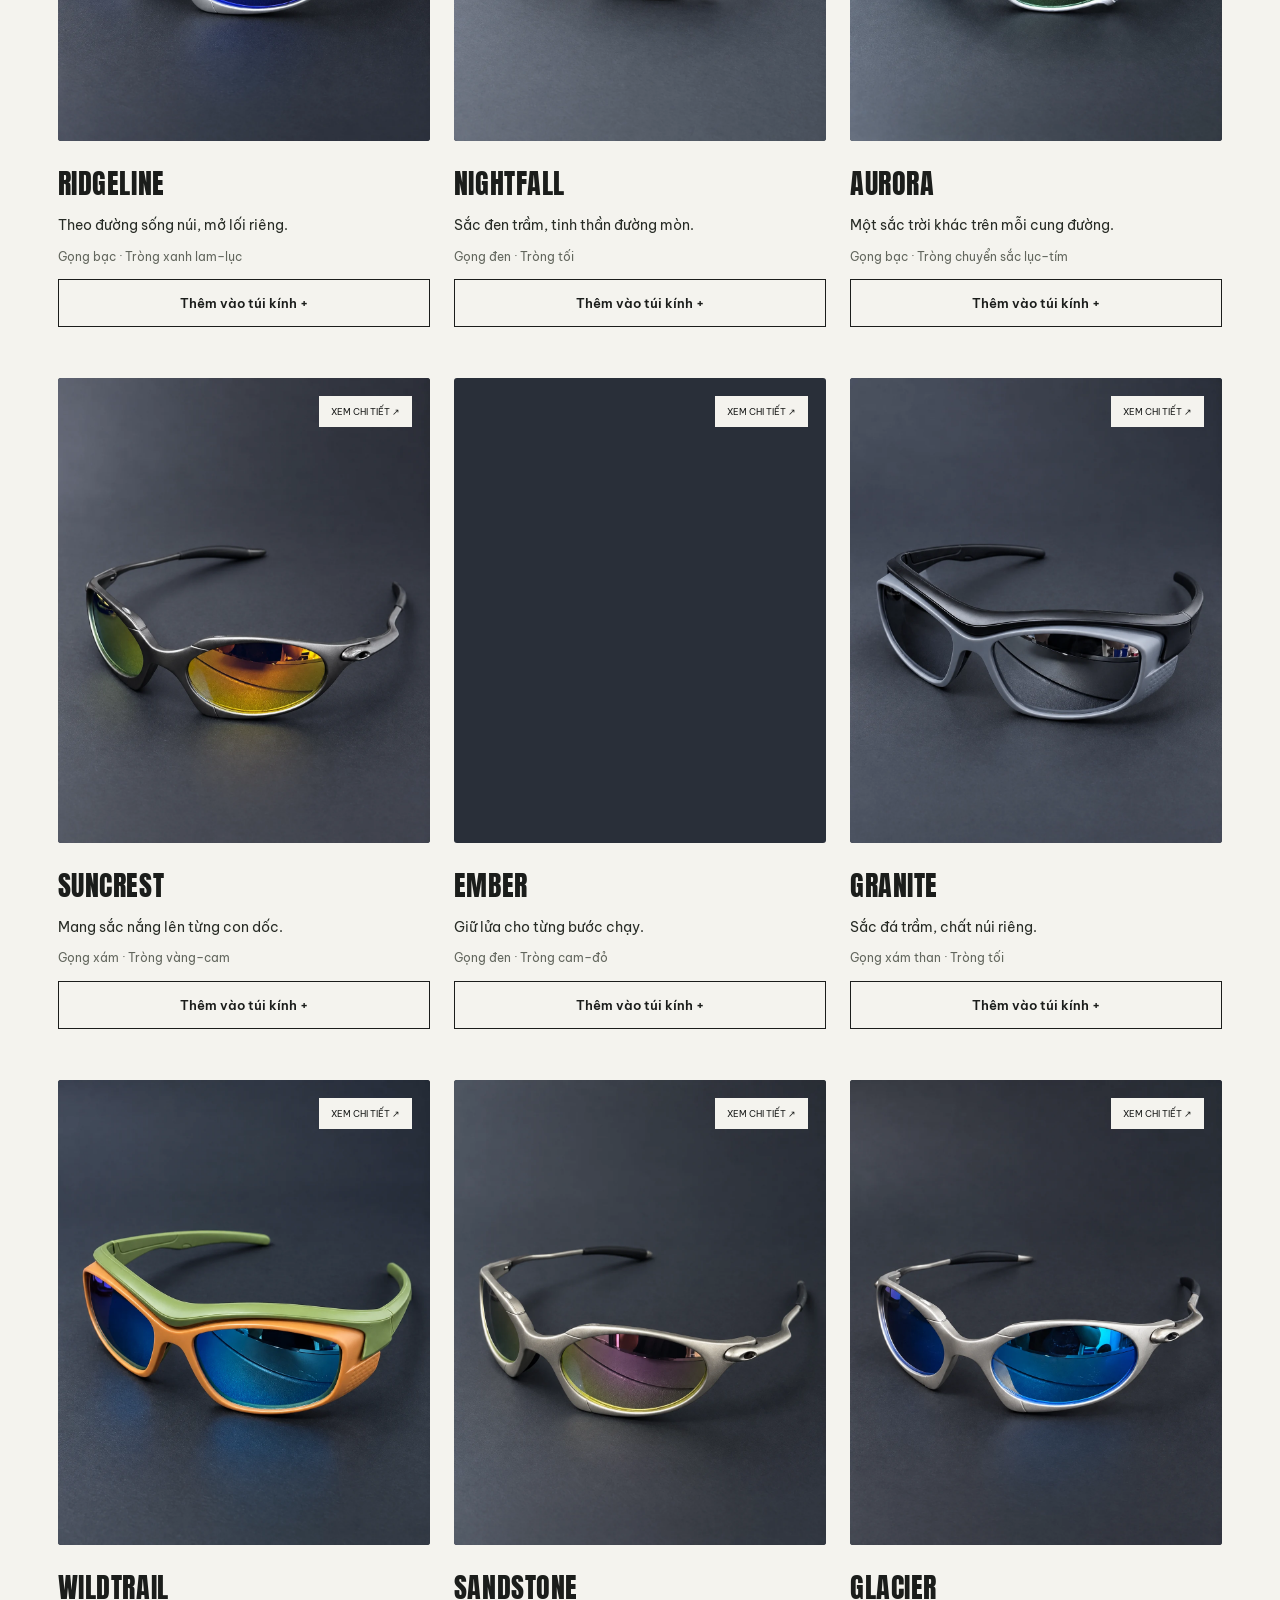
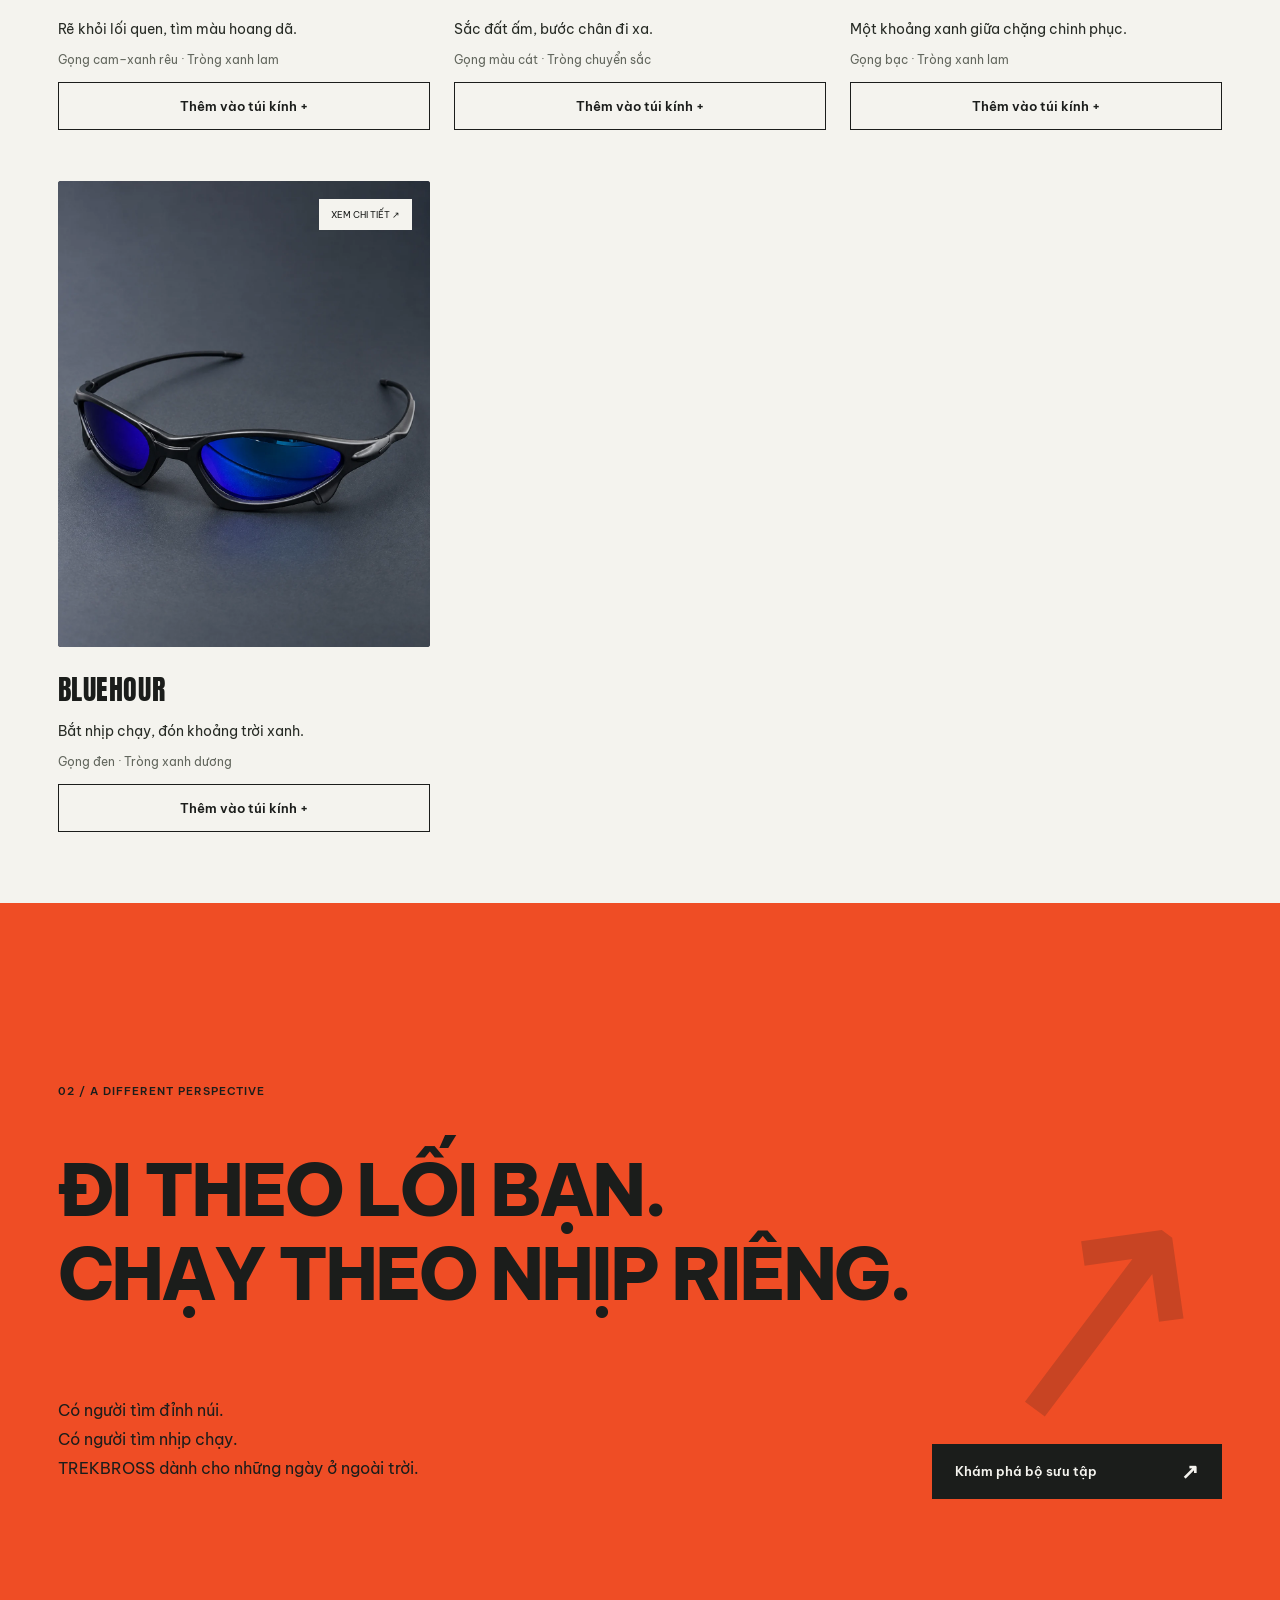
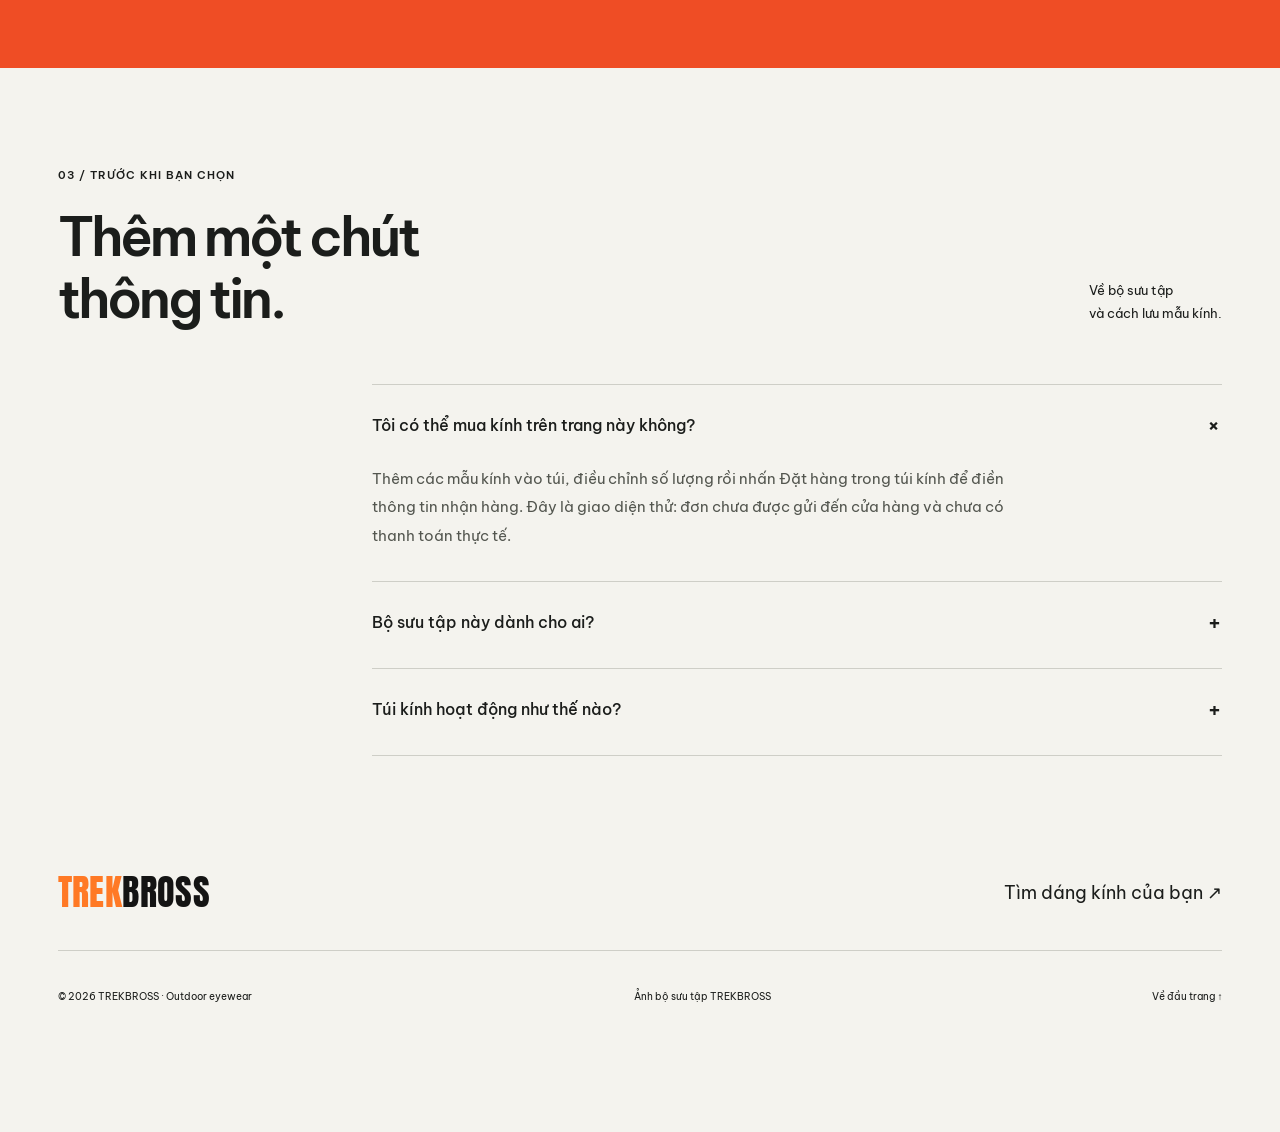
==== commit 9daee1ee: "Restore signature interactive lettering while retaining bounded title size and complete hero image" ====
--- a/index.html
+++ b/index.html
@@ -1,12 +1,12 @@
 <!doctype html>
-<html lang="vi" data-type="product"><head><meta charset="utf-8"><meta name="viewport" content="width=device-width,initial-scale=1"><meta name="page-type" content="product"><meta name="site-kind" content="other"><title>TREKBROSS — Kính mắt cho những ngày chuyển động</title><meta name="description" content="Bộ sưu tập 10 mẫu kính TREKBROSS dành cho trekking, leo núi và chạy bộ. Khám phá và lưu mẫu bạn yêu thích."><meta property="og:title" content="TREKBROSS — Đi theo lối của bạn."><meta property="og:description" content="Kính mắt cho những ngày chuyển động."><meta property="og:image" content="assets/ridgeline-hero.webp"><meta name="theme-color" content="#f4f3ee"><link rel="icon" href="data:image/svg+xml,%3Csvg xmlns='http://www.w3.org/2000/svg' viewBox='0 0 64 64'%3E%3Crect width='64' height='64' fill='%23ef4d25'/%3E%3Ctext x='12' y='49' font-family='Arial' font-weight='bold' font-size='48' fill='white'%3ET%3C/text%3E%3C/svg%3E"><link rel="preload" href="assets/anton.ttf" as="font" type="font/ttf" crossorigin><link rel="stylesheet" href="style.css"><link rel="stylesheet" href="motion.css"><link rel="stylesheet" href="loupe.css"><link rel="stylesheet" href="ripple.css"><link rel="stylesheet" href="decode.css"><link rel="stylesheet" href="theme.css"><link rel="stylesheet" href="layout.css?v=20261111-1"></head>
+<html lang="vi" data-type="product"><head><meta charset="utf-8"><meta name="viewport" content="width=device-width,initial-scale=1"><meta name="page-type" content="product"><meta name="site-kind" content="other"><title>TREKBROSS — Kính mắt cho những ngày chuyển động</title><meta name="description" content="Bộ sưu tập 10 mẫu kính TREKBROSS dành cho trekking, leo núi và chạy bộ. Khám phá và lưu mẫu bạn yêu thích."><meta property="og:title" content="TREKBROSS — Đi theo lối của bạn."><meta property="og:description" content="Kính mắt cho những ngày chuyển động."><meta property="og:image" content="assets/ridgeline-hero.webp"><meta name="theme-color" content="#f4f3ee"><link rel="icon" href="data:image/svg+xml,%3Csvg xmlns='http://www.w3.org/2000/svg' viewBox='0 0 64 64'%3E%3Crect width='64' height='64' fill='%23ef4d25'/%3E%3Ctext x='12' y='49' font-family='Arial' font-weight='bold' font-size='48' fill='white'%3ET%3C/text%3E%3C/svg%3E"><link rel="preload" href="assets/anton.ttf" as="font" type="font/ttf" crossorigin><link rel="stylesheet" href="style.css"><link rel="stylesheet" href="motion.css"><link rel="stylesheet" href="loupe.css"><link rel="stylesheet" href="ripple.css"><link rel="stylesheet" href="decode.css"><link rel="stylesheet" href="theme.css"><link rel="stylesheet" href="layout.css?v=20261111-2"></head>
 <body><a class="skip" href="#main">Đến nội dung</a><header><a class="logo" href="#top" aria-label="TREKBROSS trang chủ"><span class="logo-trek">TREK</span><span class="logo-bross">BROSS</span></a><nav aria-label="Điều hướng"><a href="#collection">Bộ sưu tập</a><a href="#perspective">Góc nhìn</a><a href="#questions">Thông tin</a></nav><div class="nav-actions"><button id="bag-toggle" aria-haspopup="dialog">Túi kính <span id="count">0</span></button><button id="menu-toggle" aria-expanded="false" aria-controls="mobile-nav">Menu <span>☰</span></button></div></header><div id="mobile-nav" hidden><a href="#collection">Bộ sưu tập ↗</a><a href="#perspective">Góc nhìn ↗</a><a href="#questions">Thông tin ↗</a></div>
 <main id="main"><section class="hero" id="top" data-enter><div class="hero-top"><p class="eyebrow">TREKKING / CLIMBING / RUNNING</p><p class="edition">BỘ SƯU TẬP / 10 MẪU KÍNH</p></div><div class="hero-title"><h1>GO YOUR <span>WAY.</span></h1><div class="hero-copy"><p>Kính cho dân trekking,<br>leo núi và chạy bộ.</p><a class="button" href="#collection">Khám phá bộ sưu tập <span>↗</span></a></div></div><div class="hero-photo"><img src="assets/ridgeline-hero.webp" width="1983" height="793" alt="Kính RIDGELINE gọng bạc, tròng xanh lam–lục" fetchpriority="high" data-source="client" data-subject="eyewear"><span class="photo-index">01 / RIDGELINE</span><a class="round-link" href="#collection" aria-label="Xem bộ sưu tập">↘</a></div><div class="hero-bottom"><span>YOUR DAY. YOUR DIRECTION.</span><span>CUỘN ĐỂ KHÁM PHÁ ↓</span></div></section>
 <section class="collection" id="collection"><div class="section-head"><div><p class="eyebrow">01 / CHỌN GÓC NHÌN CỦA BẠN</p><h2>10 mẫu kính.<br>Chọn lối riêng.</h2></div><p>Cho đường mòn, sườn núi<br>và những bước chạy ngoài trời.</p></div><div class="filters" role="group" aria-label="Khám phá kính theo hoạt động"><button class="active" data-filter="all" aria-pressed="true">Tất cả <small>10</small></button><button data-filter="trekking" aria-pressed="false">Trekking</button><button data-filter="mountain" aria-pressed="false">Leo núi</button><button data-filter="running" aria-pressed="false">Chạy bộ</button></div><p class="filter-note">Gợi ý phối phong cách theo hoạt động; bạn có thể chọn bất kỳ mẫu nào cho hành trình của mình.</p><div class="products"><article class="product" data-category="trekking"><button class="product-photo" data-open="ridgeline" aria-label="Xem kính RIDGELINE"><img src="assets/ridgeline.webp" width="1122" height="1402" alt="Kính RIDGELINE, gọng bạc · tròng xanh lam–lục" loading="lazy" decoding="async" data-source="client" data-subject="eyewear"><span>XEM CHI TIẾT ↗</span></button><div class="product-info"><div><h3>RIDGELINE</h3><p class="product-subtitle">Theo đường sống núi, mở lối riêng.</p><p class="product-colour">Gọng bạc · Tròng xanh lam–lục</p></div><button class="order-card-button" data-add="ridgeline">Thêm vào túi kính +</button></div></article><article class="product" data-category="trekking"><button class="product-photo" data-open="nightfall" aria-label="Xem kính NIGHTFALL"><img src="assets/nightfall.webp" width="1122" height="1402" alt="Kính NIGHTFALL, gọng đen · tròng tối" loading="lazy" decoding="async" data-source="client" data-subject="eyewear"><span>XEM CHI TIẾT ↗</span></button><div class="product-info"><div><h3>NIGHTFALL</h3><p class="product-subtitle">Sắc đen trầm, tinh thần đường mòn.</p><p class="product-colour">Gọng đen · Tròng tối</p></div><button class="order-card-button" data-add="nightfall">Thêm vào túi kính +</button></div></article><article class="product" data-category="mountain"><button class="product-photo" data-open="aurora" aria-label="Xem kính AURORA"><img src="assets/aurora.webp" width="1122" height="1402" alt="Kính AURORA, gọng bạc · tròng chuyển sắc lục–tím" loading="lazy" decoding="async" data-source="client" data-subject="eyewear"><span>XEM CHI TIẾT ↗</span></button><div class="product-info"><div><h3>AURORA</h3><p class="product-subtitle">Một sắc trời khác trên mỗi cung đường.</p><p class="product-colour">Gọng bạc · Tròng chuyển sắc lục–tím</p></div><button class="order-card-button" data-add="aurora">Thêm vào túi kính +</button></div></article><article class="product" data-category="mountain"><button class="product-photo" data-open="suncrest" aria-label="Xem kính SUNCREST"><img src="assets/suncrest.webp" width="1122" height="1402" alt="Kính SUNCREST, gọng xám · tròng vàng–cam" loading="lazy" decoding="async" data-source="client" data-subject="eyewear"><span>XEM CHI TIẾT ↗</span></button><div class="product-info"><div><h3>SUNCREST</h3><p class="product-subtitle">Mang sắc nắng lên từng con dốc.</p><p class="product-colour">Gọng xám · Tròng vàng–cam</p></div><button class="order-card-button" data-add="suncrest">Thêm vào túi kính +</button></div></article><article class="product" data-category="running"><button class="product-photo" data-open="ember" aria-label="Xem kính EMBER"><img src="assets/ember.webp" width="1122" height="1402" alt="Kính EMBER, gọng đen · tròng cam–đỏ" loading="lazy" decoding="async" data-source="client" data-subject="eyewear"><span>XEM CHI TIẾT ↗</span></button><div class="product-info"><div><h3>EMBER</h3><p class="product-subtitle">Giữ lửa cho từng bước chạy.</p><p class="product-colour">Gọng đen · Tròng cam–đỏ</p></div><button class="order-card-button" data-add="ember">Thêm vào túi kính +</button></div></article><article class="product" data-category="mountain"><button class="product-photo" data-open="granite" aria-label="Xem kính GRANITE"><img src="assets/granite.webp" width="1122" height="1402" alt="Kính GRANITE, gọng xám than · tròng tối" loading="lazy" decoding="async" data-source="client" data-subject="eyewear"><span>XEM CHI TIẾT ↗</span></button><div class="product-info"><div><h3>GRANITE</h3><p class="product-subtitle">Sắc đá trầm, chất núi riêng.</p><p class="product-colour">Gọng xám than · Tròng tối</p></div><button class="order-card-button" data-add="granite">Thêm vào túi kính +</button></div></article><article class="product" data-category="trekking"><button class="product-photo" data-open="wildtrail" aria-label="Xem kính WILDTRAIL"><img src="assets/wildtrail.webp" width="1122" height="1402" alt="Kính WILDTRAIL, gọng cam–xanh rêu · tròng xanh lam" loading="lazy" decoding="async" data-source="client" data-subject="eyewear"><span>XEM CHI TIẾT ↗</span></button><div class="product-info"><div><h3>WILDTRAIL</h3><p class="product-subtitle">Rẽ khỏi lối quen, tìm màu hoang dã.</p><p class="product-colour">Gọng cam–xanh rêu · Tròng xanh lam</p></div><button class="order-card-button" data-add="wildtrail">Thêm vào túi kính +</button></div></article><article class="product" data-category="trekking"><button class="product-photo" data-open="sandstone" aria-label="Xem kính SANDSTONE"><img src="assets/sandstone.webp" width="1122" height="1402" alt="Kính SANDSTONE, gọng màu cát · tròng chuyển sắc" loading="lazy" decoding="async" data-source="client" data-subject="eyewear"><span>XEM CHI TIẾT ↗</span></button><div class="product-info"><div><h3>SANDSTONE</h3><p class="product-subtitle">Sắc đất ấm, bước chân đi xa.</p><p class="product-colour">Gọng màu cát · Tròng chuyển sắc</p></div><button class="order-card-button" data-add="sandstone">Thêm vào túi kính +</button></div></article><article class="product" data-category="mountain"><button class="product-photo" data-open="glacier" aria-label="Xem kính GLACIER"><img src="assets/glacier.webp" width="1122" height="1402" alt="Kính GLACIER, gọng bạc · tròng xanh lam" loading="lazy" decoding="async" data-source="client" data-subject="eyewear"><span>XEM CHI TIẾT ↗</span></button><div class="product-info"><div><h3>GLACIER</h3><p class="product-subtitle">Một khoảng xanh giữa chặng chinh phục.</p><p class="product-colour">Gọng bạc · Tròng xanh lam</p></div><button class="order-card-button" data-add="glacier">Thêm vào túi kính +</button></div></article><article class="product" data-category="running"><button class="product-photo" data-open="bluehour" aria-label="Xem kính BLUEHOUR"><img src="assets/bluehour.webp" width="1122" height="1402" alt="Kính BLUEHOUR, gọng đen · tròng xanh dương" loading="lazy" decoding="async" data-source="client" data-subject="eyewear"><span>XEM CHI TIẾT ↗</span></button><div class="product-info"><div><h3>BLUEHOUR</h3><p class="product-subtitle">Bắt nhịp chạy, đón khoảng trời xanh.</p><p class="product-colour">Gọng đen · Tròng xanh dương</p></div><button class="order-card-button" data-add="bluehour">Thêm vào túi kính +</button></div></article></div></section>
 <section class="perspective" id="perspective"><div class="statement"><p class="eyebrow">02 / A DIFFERENT PERSPECTIVE</p><h2>ĐI THEO LỐI BẠN.<br>CHẠY THEO NHỊP RIÊNG.</h2><div class="statement-bottom"><p>Có người tìm đỉnh núi.<br>Có người tìm nhịp chạy.<br>TREKBROSS dành cho những ngày ở ngoài trời.</p><a class="button dark" href="#collection">Khám phá bộ sưu tập <span>↗</span></a></div><div class="giant-mark" aria-hidden="true">↗</div></div></section>
 <section class="questions" id="questions"><div class="section-head"><div><p class="eyebrow">03 / TRƯỚC KHI BẠN CHỌN</p><h2>Thêm một chút<br>thông tin.</h2></div><p>Về bộ sưu tập<br>và cách lưu mẫu kính.</p></div><div class="faq"><details open><summary>Tôi có thể mua kính trên trang này không?<span>+</span></summary><p>Thêm các mẫu kính vào túi, điều chỉnh số lượng rồi nhấn Đặt hàng trong túi kính để điền thông tin nhận hàng. Đây là giao diện thử: đơn chưa được gửi đến cửa hàng và chưa có thanh toán thực tế.</p></details><details><summary>Bộ sưu tập này dành cho ai?<span>+</span></summary><p>Bộ sưu tập dành cho người yêu trekking, leo núi và chạy bộ. Cả 10 ảnh kính đều thuộc bộ sưu tập do TREKBROSS cung cấp. Tên mẫu được đặt riêng theo cảm hứng núi rừng và đường mòn.</p></details><details><summary>Túi kính hoạt động như thế nào?<span>+</span></summary><p>Nhấn Thêm vào túi kính trên mẫu bạn thích. Mở túi để tăng, giảm số lượng, bỏ mẫu hoặc đặt hàng tất cả sản phẩm trong túi. Túi được lưu trên trình duyệt này.</p></details></div><footer><div class="footer-top"><a class="logo" href="#top"><span class="logo-trek">TREK</span><span class="logo-bross">BROSS</span></a><a href="#collection">Tìm dáng kính của bạn ↗</a></div><div class="footer-bottom"><span>© 2026 TREKBROSS · Outdoor eyewear</span><a href="credits.html">Ảnh bộ sưu tập TREKBROSS</a><a href="#top">Về đầu trang ↑</a></div></footer></section></main>
 <dialog id="product-dialog"><button class="close" data-close aria-label="Đóng chi tiết">×</button><img id="dialog-image" src="assets/ridgeline.webp" alt="" width="600" height="600"><div class="dialog-copy"><p class="eyebrow">THE TREKBROSS EDIT</p><h2 id="dialog-name"></h2><p id="dialog-subtitle" class="dialog-subtitle"></p><p id="dialog-description"></p><p class="note">Giá: Theo sản phẩm · Bản thử đặt hàng</p><button id="dialog-add" class="button">Thêm vào túi kính <span>+</span></button></div></dialog>
-<dialog id="bag-dialog"><div class="bag-head"><h2>Túi kính của bạn</h2><button class="close" data-close aria-label="Đóng túi kính">×</button></div><div id="bag-items"></div><p class="note">Điều chỉnh số lượng rồi đặt hàng toàn bộ kính trong túi. Đây là giao diện thử, đơn chưa được gửi.</p><button id="bag-checkout" class="button" disabled>Đặt hàng <span>↗</span></button><button class="bag-continue" data-close>Tiếp tục khám phá</button></dialog><dialog id="order-dialog" aria-labelledby="order-title"><div class="order-heading"><h2 id="order-title">Đặt hàng TREKBROSS</h2><button class="order-close" data-close aria-label="Đóng đặt hàng">×</button></div><div id="order-products" aria-label="Sản phẩm trong đơn"></div><button type="button" id="order-back" class="order-back">← Chỉnh sửa túi kính</button><form id="order-form" novalidate><fieldset><legend>Thông tin nhận hàng</legend><div class="order-field"><label for="order-fullname">Họ và tên</label><input id="order-fullname" name="fullname" placeholder="Họ và tên" autocomplete="name" required maxlength="100" aria-describedby="fullname-error"><p id="fullname-error" class="field-error" hidden></p></div><div class="order-field"><label for="order-phone">Số điện thoại</label><input id="order-phone" name="phone" type="tel" placeholder="Số điện thoại" autocomplete="tel" required maxlength="20" aria-describedby="phone-error"><p id="phone-error" class="field-error" hidden></p></div><div class="order-field"><label for="order-address">Địa chỉ nhận hàng</label><input id="order-address" name="address" placeholder="Địa chỉ nhận hàng" autocomplete="street-address" required maxlength="300" aria-describedby="address-error"><p id="address-error" class="field-error" hidden></p></div><div class="order-field"><label for="order-notes">Ghi chú cho đơn hàng <span>(không bắt buộc)</span></label><textarea id="order-notes" name="notes" placeholder="Ghi chú cho đơn hàng" rows="2" maxlength="1000"></textarea></div></fieldset><div class="payment-line"><strong>Thanh toán</strong><span>COD</span></div><p class="cod-description">Thanh toán khi nhận hàng</p><button class="order-submit" type="submit">XÁC NHẬN ĐẶT HÀNG</button><p class="order-demo-note">Minh họa giao diện, chưa kết nối hệ thống đặt hàng.</p></form><div id="order-review" hidden tabindex="-1"><h3>Bản xem thử đơn hàng</h3><p class="review-notice" role="status">Đơn chưa được gửi đến cửa hàng. Thông tin chỉ dùng để xem thử trên trang này.</p><dl id="review-details"></dl><div class="review-actions"><button id="order-edit" type="button">Chỉnh sửa thông tin</button><button class="order-submit" type="button" data-close>Hoàn tất xem thử</button></div></div></dialog><div id="toast" role="status" aria-live="polite"></div><script src="app.js"></script><script src="motion.js"></script><script src="loupe.js"></script><script src="decode.js"></script><script src="theme.js"></script></body></html>
+<dialog id="bag-dialog"><div class="bag-head"><h2>Túi kính của bạn</h2><button class="close" data-close aria-label="Đóng túi kính">×</button></div><div id="bag-items"></div><p class="note">Điều chỉnh số lượng rồi đặt hàng toàn bộ kính trong túi. Đây là giao diện thử, đơn chưa được gửi.</p><button id="bag-checkout" class="button" disabled>Đặt hàng <span>↗</span></button><button class="bag-continue" data-close>Tiếp tục khám phá</button></dialog><dialog id="order-dialog" aria-labelledby="order-title"><div class="order-heading"><h2 id="order-title">Đặt hàng TREKBROSS</h2><button class="order-close" data-close aria-label="Đóng đặt hàng">×</button></div><div id="order-products" aria-label="Sản phẩm trong đơn"></div><button type="button" id="order-back" class="order-back">← Chỉnh sửa túi kính</button><form id="order-form" novalidate><fieldset><legend>Thông tin nhận hàng</legend><div class="order-field"><label for="order-fullname">Họ và tên</label><input id="order-fullname" name="fullname" placeholder="Họ và tên" autocomplete="name" required maxlength="100" aria-describedby="fullname-error"><p id="fullname-error" class="field-error" hidden></p></div><div class="order-field"><label for="order-phone">Số điện thoại</label><input id="order-phone" name="phone" type="tel" placeholder="Số điện thoại" autocomplete="tel" required maxlength="20" aria-describedby="phone-error"><p id="phone-error" class="field-error" hidden></p></div><div class="order-field"><label for="order-address">Địa chỉ nhận hàng</label><input id="order-address" name="address" placeholder="Địa chỉ nhận hàng" autocomplete="street-address" required maxlength="300" aria-describedby="address-error"><p id="address-error" class="field-error" hidden></p></div><div class="order-field"><label for="order-notes">Ghi chú cho đơn hàng <span>(không bắt buộc)</span></label><textarea id="order-notes" name="notes" placeholder="Ghi chú cho đơn hàng" rows="2" maxlength="1000"></textarea></div></fieldset><div class="payment-line"><strong>Thanh toán</strong><span>COD</span></div><p class="cod-description">Thanh toán khi nhận hàng</p><button class="order-submit" type="submit">XÁC NHẬN ĐẶT HÀNG</button><p class="order-demo-note">Minh họa giao diện, chưa kết nối hệ thống đặt hàng.</p></form><div id="order-review" hidden tabindex="-1"><h3>Bản xem thử đơn hàng</h3><p class="review-notice" role="status">Đơn chưa được gửi đến cửa hàng. Thông tin chỉ dùng để xem thử trên trang này.</p><dl id="review-details"></dl><div class="review-actions"><button id="order-edit" type="button">Chỉnh sửa thông tin</button><button class="order-submit" type="button" data-close>Hoàn tất xem thử</button></div></div></dialog><div id="toast" role="status" aria-live="polite"></div><script src="app.js"></script><script src="motion.js"></script><script src="loupe.js"></script><script src="ripple.js"></script><script src="decode.js"></script><script src="theme.js"></script></body></html>
 
 
 
--- a/layout.css
+++ b/layout.css
@@ -10,3 +10,9 @@
 .hero-photo img{position:static;display:block;width:100%;height:auto;max-width:100%;aspect-ratio:1983/793;object-fit:contain;object-position:center;transform:none;scale:1;translate:none}
 @media(min-width:601px) and (max-width:1000px){.hero-title{grid-template-columns:minmax(0,1fr) 240px;gap:24px}.hero-title h1{font-size:clamp(44px,6.5vw,64px)}.hero-copy p{font-size:14px}}
 @media(max-width:600px){.hero{width:88%;padding-inline:0}.hero-top{flex-wrap:wrap;padding:20px 0 16px;gap:10px}.hero-title{display:flex;flex-direction:column;align-items:stretch;gap:20px;padding:8px 0 24px}.hero-title h1{font-size:clamp(36px,10.5vw,60px);line-height:1.16}.hero-title .hero-copy{display:flex;align-items:center;gap:14px;width:100%;margin:0}.hero-copy p{font-size:12px;line-height:1.7;margin:0;flex:1}.hero-copy .button{font-size:10px;padding:12px;gap:12px;min-height:48px}.hero-photo{height:auto;min-height:0;max-height:none;aspect-ratio:1983/793}.hero-photo img{width:100%;height:auto;aspect-ratio:1983/793}.photo-index{font-size:7px;top:10px;left:10px}.round-link{width:32px;height:32px;bottom:10px;right:10px;font-size:17px}}
+
+/* Keep the original interactive lettering, with bounded sizing and room for its movement. */
+.hero-title .u205{width:100%;min-width:0;container-type:normal;padding:44px 0 12px;flex:none;overflow:visible}
+.hero-title .u205 h1{font-size:clamp(48px,6.5vw,104px);line-height:1.12;letter-spacing:-.025em;white-space:nowrap}
+@media(min-width:601px) and (max-width:1000px){.hero-title .u205 h1{font-size:clamp(44px,6.5vw,64px)}}
+@media(max-width:600px){.hero-title .u205{padding:44px 0 12px}.hero-title .u205 h1{font-size:clamp(36px,10.5vw,60px);line-height:1.16}}
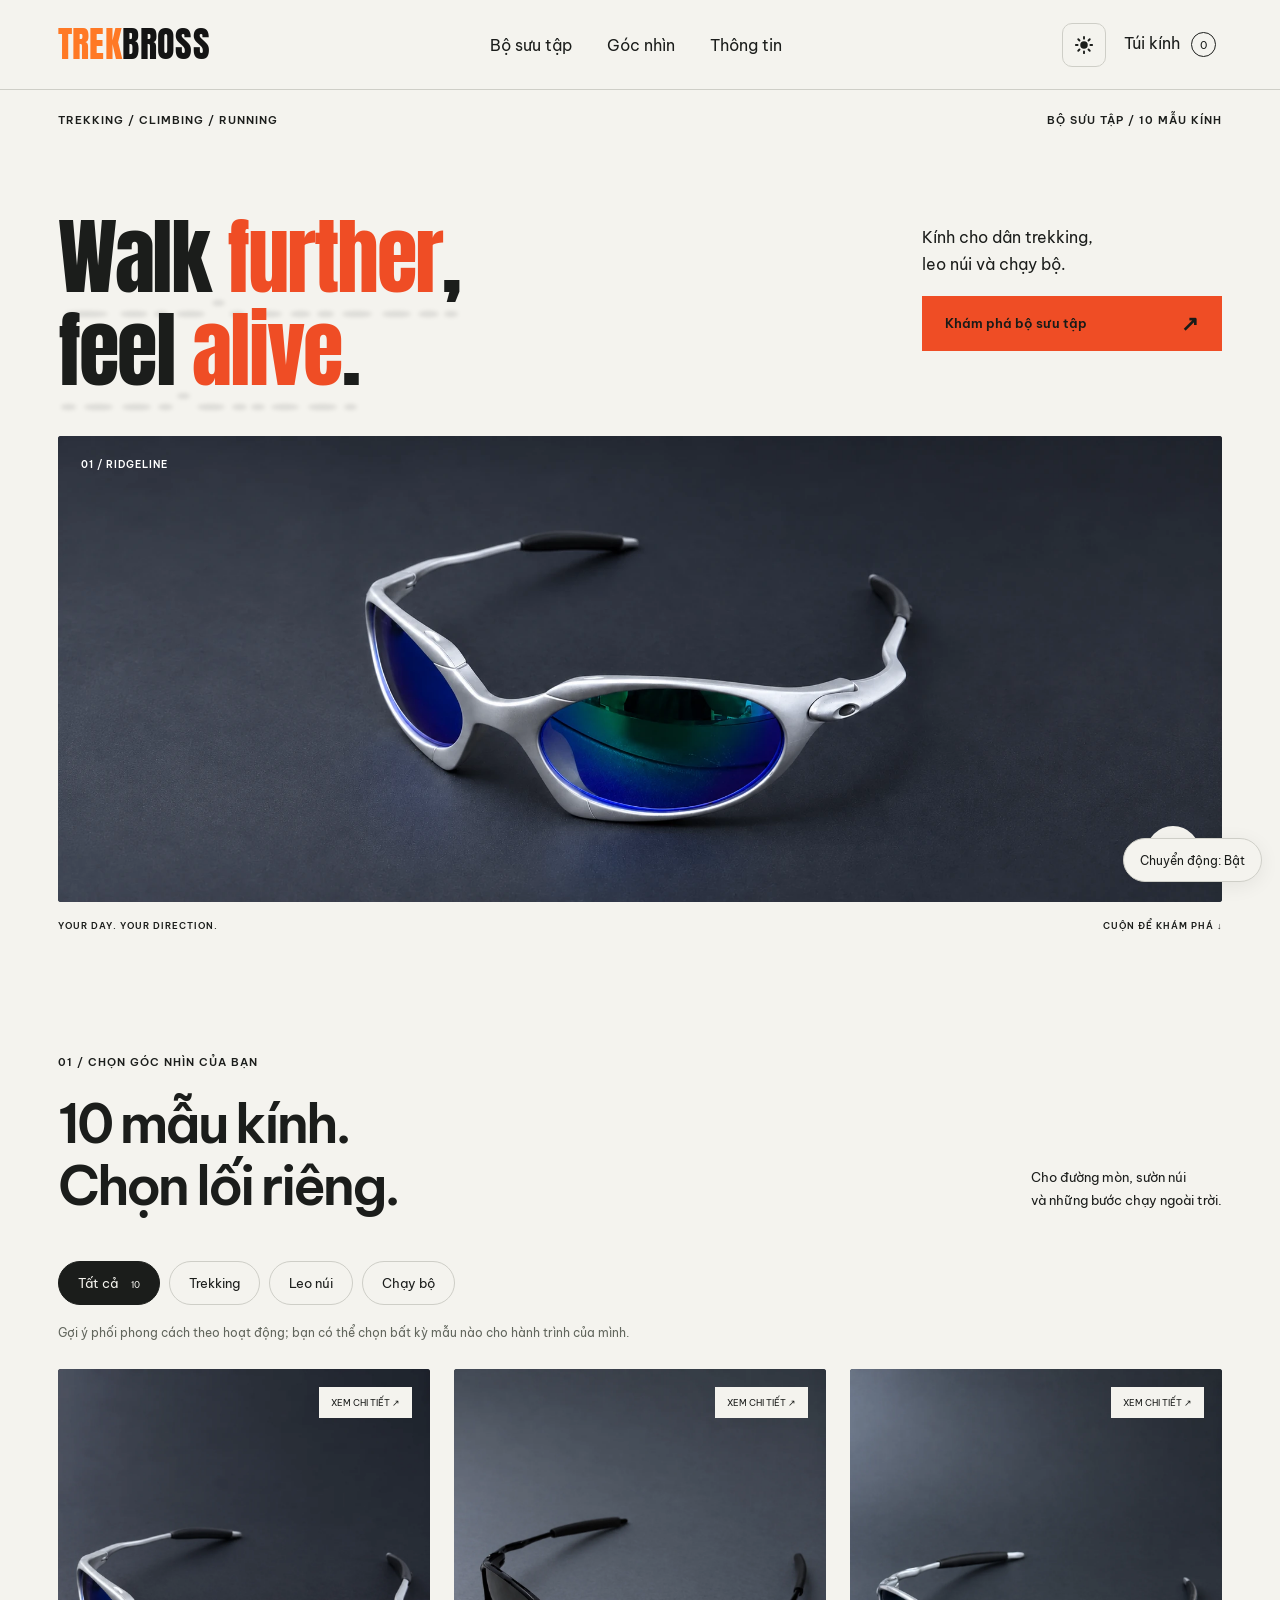
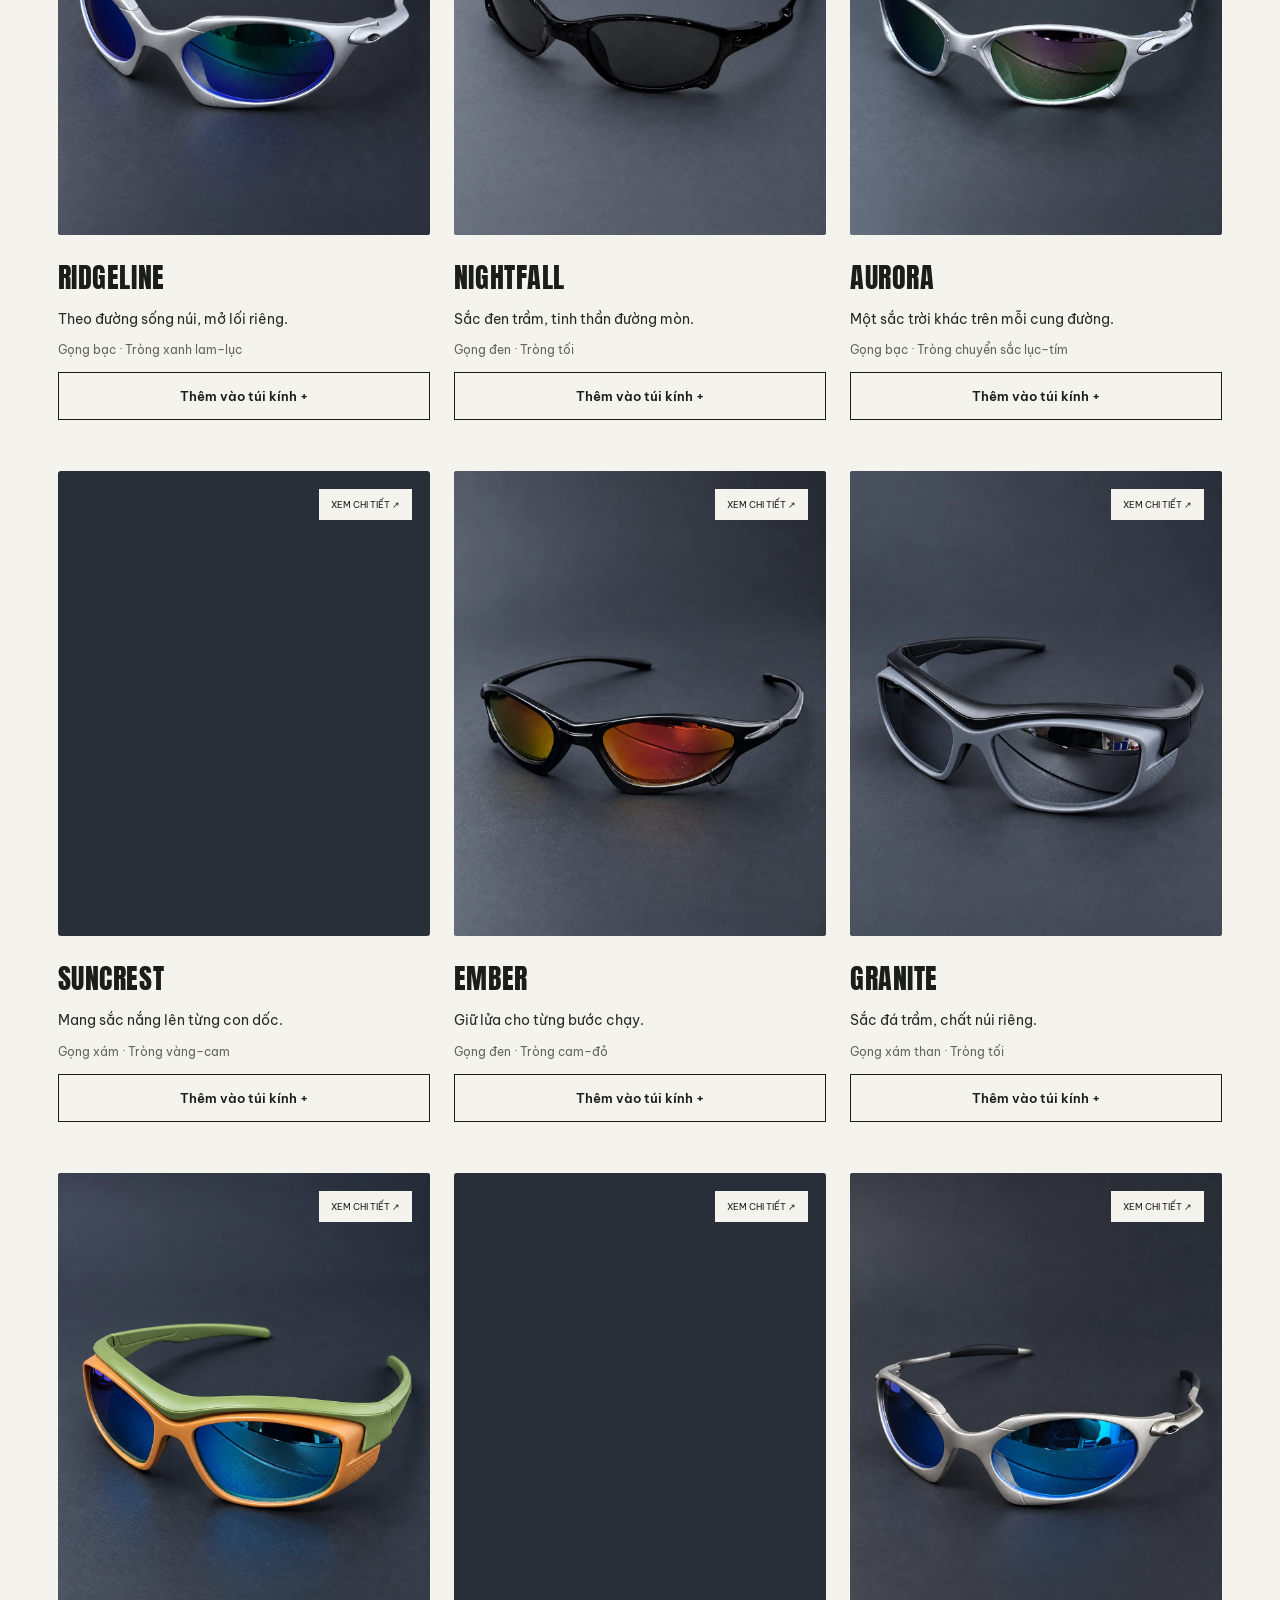
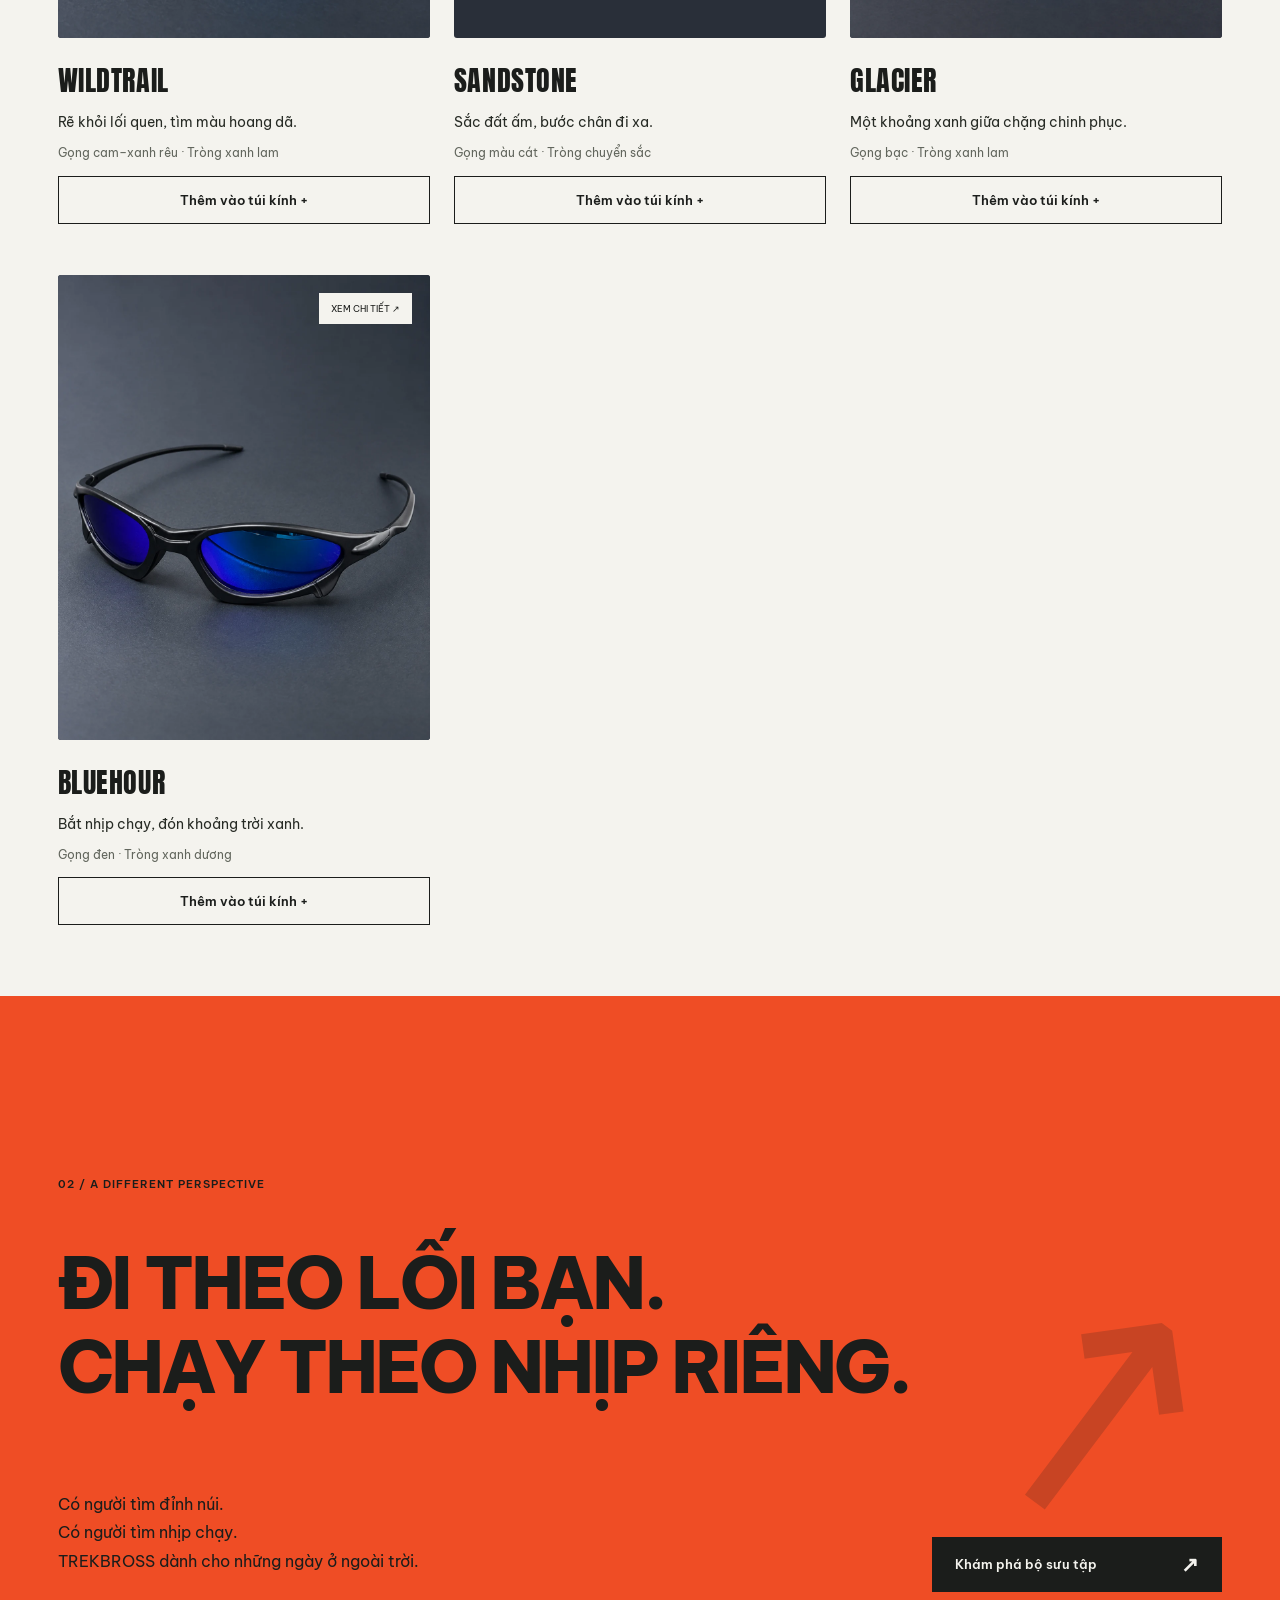
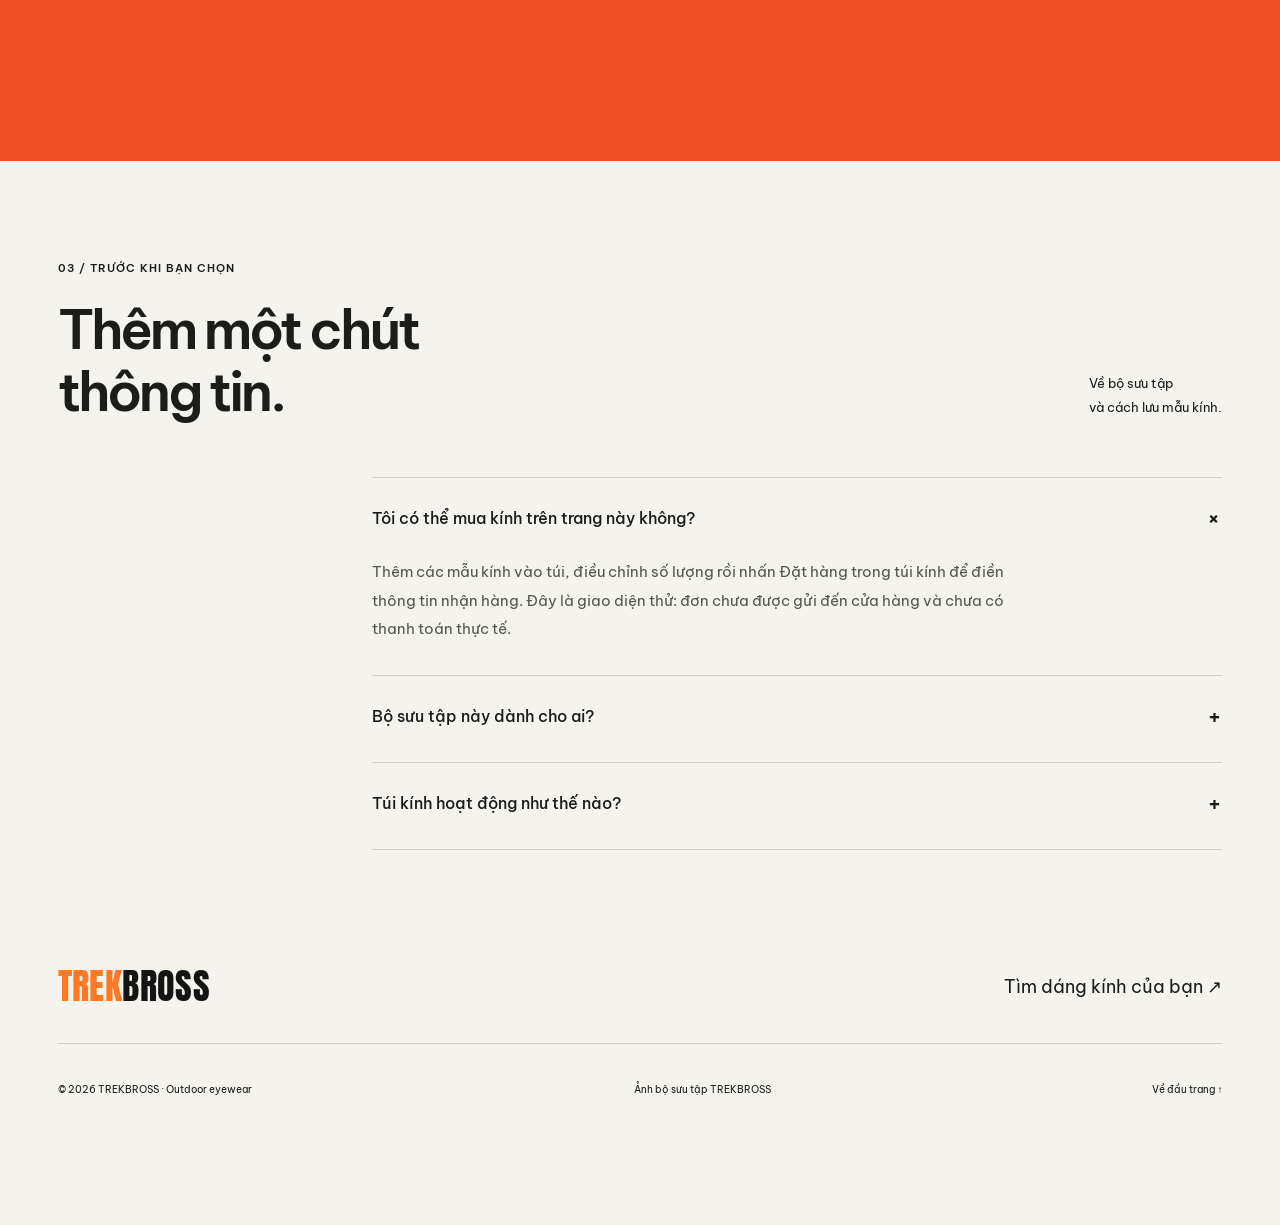
==== commit aa766c57: "Set animated hero slogan to Walk further, feel alive with theme-aware lettering" ====
--- a/index.html
+++ b/index.html
@@ -1,12 +1,12 @@
 <!doctype html>
-<html lang="vi" data-type="product"><head><meta charset="utf-8"><meta name="viewport" content="width=device-width,initial-scale=1"><meta name="page-type" content="product"><meta name="site-kind" content="other"><title>TREKBROSS — Kính mắt cho những ngày chuyển động</title><meta name="description" content="Bộ sưu tập 10 mẫu kính TREKBROSS dành cho trekking, leo núi và chạy bộ. Khám phá và lưu mẫu bạn yêu thích."><meta property="og:title" content="TREKBROSS — Đi theo lối của bạn."><meta property="og:description" content="Kính mắt cho những ngày chuyển động."><meta property="og:image" content="assets/ridgeline-hero.webp"><meta name="theme-color" content="#f4f3ee"><link rel="icon" href="data:image/svg+xml,%3Csvg xmlns='http://www.w3.org/2000/svg' viewBox='0 0 64 64'%3E%3Crect width='64' height='64' fill='%23ef4d25'/%3E%3Ctext x='12' y='49' font-family='Arial' font-weight='bold' font-size='48' fill='white'%3ET%3C/text%3E%3C/svg%3E"><link rel="preload" href="assets/anton.ttf" as="font" type="font/ttf" crossorigin><link rel="stylesheet" href="style.css"><link rel="stylesheet" href="motion.css"><link rel="stylesheet" href="loupe.css"><link rel="stylesheet" href="ripple.css"><link rel="stylesheet" href="decode.css"><link rel="stylesheet" href="theme.css"><link rel="stylesheet" href="layout.css?v=20261111-2"></head>
+<html lang="vi" data-type="product"><head><meta charset="utf-8"><meta name="viewport" content="width=device-width,initial-scale=1"><meta name="page-type" content="product"><meta name="site-kind" content="other"><title>TREKBROSS — Kính mắt cho những ngày chuyển động</title><meta name="description" content="Bộ sưu tập 10 mẫu kính TREKBROSS dành cho trekking, leo núi và chạy bộ. Khám phá và lưu mẫu bạn yêu thích."><meta property="og:title" content="TREKBROSS — Walk further, feel alive."><meta property="og:description" content="Kính mắt cho những ngày chuyển động."><meta property="og:image" content="assets/ridgeline-hero.webp"><meta name="theme-color" content="#f4f3ee"><link rel="icon" href="data:image/svg+xml,%3Csvg xmlns='http://www.w3.org/2000/svg' viewBox='0 0 64 64'%3E%3Crect width='64' height='64' fill='%23ef4d25'/%3E%3Ctext x='12' y='49' font-family='Arial' font-weight='bold' font-size='48' fill='white'%3ET%3C/text%3E%3C/svg%3E"><link rel="preload" href="assets/anton.ttf" as="font" type="font/ttf" crossorigin><link rel="stylesheet" href="style.css"><link rel="stylesheet" href="motion.css"><link rel="stylesheet" href="loupe.css"><link rel="stylesheet" href="ripple.css"><link rel="stylesheet" href="decode.css"><link rel="stylesheet" href="theme.css"><link rel="stylesheet" href="layout.css?v=20261111-3"></head>
 <body><a class="skip" href="#main">Đến nội dung</a><header><a class="logo" href="#top" aria-label="TREKBROSS trang chủ"><span class="logo-trek">TREK</span><span class="logo-bross">BROSS</span></a><nav aria-label="Điều hướng"><a href="#collection">Bộ sưu tập</a><a href="#perspective">Góc nhìn</a><a href="#questions">Thông tin</a></nav><div class="nav-actions"><button id="bag-toggle" aria-haspopup="dialog">Túi kính <span id="count">0</span></button><button id="menu-toggle" aria-expanded="false" aria-controls="mobile-nav">Menu <span>☰</span></button></div></header><div id="mobile-nav" hidden><a href="#collection">Bộ sưu tập ↗</a><a href="#perspective">Góc nhìn ↗</a><a href="#questions">Thông tin ↗</a></div>
-<main id="main"><section class="hero" id="top" data-enter><div class="hero-top"><p class="eyebrow">TREKKING / CLIMBING / RUNNING</p><p class="edition">BỘ SƯU TẬP / 10 MẪU KÍNH</p></div><div class="hero-title"><h1>GO YOUR <span>WAY.</span></h1><div class="hero-copy"><p>Kính cho dân trekking,<br>leo núi và chạy bộ.</p><a class="button" href="#collection">Khám phá bộ sưu tập <span>↗</span></a></div></div><div class="hero-photo"><img src="assets/ridgeline-hero.webp" width="1983" height="793" alt="Kính RIDGELINE gọng bạc, tròng xanh lam–lục" fetchpriority="high" data-source="client" data-subject="eyewear"><span class="photo-index">01 / RIDGELINE</span><a class="round-link" href="#collection" aria-label="Xem bộ sưu tập">↘</a></div><div class="hero-bottom"><span>YOUR DAY. YOUR DIRECTION.</span><span>CUỘN ĐỂ KHÁM PHÁ ↓</span></div></section>
+<main id="main"><section class="hero" id="top" data-enter><div class="hero-top"><p class="eyebrow">TREKKING / CLIMBING / RUNNING</p><p class="edition">BỘ SƯU TẬP / 10 MẪU KÍNH</p></div><div class="hero-title"><h1>Walk <span>further</span>,<br>feel <span>alive</span>.</h1><div class="hero-copy"><p>Kính cho dân trekking,<br>leo núi và chạy bộ.</p><a class="button" href="#collection">Khám phá bộ sưu tập <span>↗</span></a></div></div><div class="hero-photo"><img src="assets/ridgeline-hero.webp" width="1983" height="793" alt="Kính RIDGELINE gọng bạc, tròng xanh lam–lục" fetchpriority="high" data-source="client" data-subject="eyewear"><span class="photo-index">01 / RIDGELINE</span><a class="round-link" href="#collection" aria-label="Xem bộ sưu tập">↘</a></div><div class="hero-bottom"><span>YOUR DAY. YOUR DIRECTION.</span><span>CUỘN ĐỂ KHÁM PHÁ ↓</span></div></section>
 <section class="collection" id="collection"><div class="section-head"><div><p class="eyebrow">01 / CHỌN GÓC NHÌN CỦA BẠN</p><h2>10 mẫu kính.<br>Chọn lối riêng.</h2></div><p>Cho đường mòn, sườn núi<br>và những bước chạy ngoài trời.</p></div><div class="filters" role="group" aria-label="Khám phá kính theo hoạt động"><button class="active" data-filter="all" aria-pressed="true">Tất cả <small>10</small></button><button data-filter="trekking" aria-pressed="false">Trekking</button><button data-filter="mountain" aria-pressed="false">Leo núi</button><button data-filter="running" aria-pressed="false">Chạy bộ</button></div><p class="filter-note">Gợi ý phối phong cách theo hoạt động; bạn có thể chọn bất kỳ mẫu nào cho hành trình của mình.</p><div class="products"><article class="product" data-category="trekking"><button class="product-photo" data-open="ridgeline" aria-label="Xem kính RIDGELINE"><img src="assets/ridgeline.webp" width="1122" height="1402" alt="Kính RIDGELINE, gọng bạc · tròng xanh lam–lục" loading="lazy" decoding="async" data-source="client" data-subject="eyewear"><span>XEM CHI TIẾT ↗</span></button><div class="product-info"><div><h3>RIDGELINE</h3><p class="product-subtitle">Theo đường sống núi, mở lối riêng.</p><p class="product-colour">Gọng bạc · Tròng xanh lam–lục</p></div><button class="order-card-button" data-add="ridgeline">Thêm vào túi kính +</button></div></article><article class="product" data-category="trekking"><button class="product-photo" data-open="nightfall" aria-label="Xem kính NIGHTFALL"><img src="assets/nightfall.webp" width="1122" height="1402" alt="Kính NIGHTFALL, gọng đen · tròng tối" loading="lazy" decoding="async" data-source="client" data-subject="eyewear"><span>XEM CHI TIẾT ↗</span></button><div class="product-info"><div><h3>NIGHTFALL</h3><p class="product-subtitle">Sắc đen trầm, tinh thần đường mòn.</p><p class="product-colour">Gọng đen · Tròng tối</p></div><button class="order-card-button" data-add="nightfall">Thêm vào túi kính +</button></div></article><article class="product" data-category="mountain"><button class="product-photo" data-open="aurora" aria-label="Xem kính AURORA"><img src="assets/aurora.webp" width="1122" height="1402" alt="Kính AURORA, gọng bạc · tròng chuyển sắc lục–tím" loading="lazy" decoding="async" data-source="client" data-subject="eyewear"><span>XEM CHI TIẾT ↗</span></button><div class="product-info"><div><h3>AURORA</h3><p class="product-subtitle">Một sắc trời khác trên mỗi cung đường.</p><p class="product-colour">Gọng bạc · Tròng chuyển sắc lục–tím</p></div><button class="order-card-button" data-add="aurora">Thêm vào túi kính +</button></div></article><article class="product" data-category="mountain"><button class="product-photo" data-open="suncrest" aria-label="Xem kính SUNCREST"><img src="assets/suncrest.webp" width="1122" height="1402" alt="Kính SUNCREST, gọng xám · tròng vàng–cam" loading="lazy" decoding="async" data-source="client" data-subject="eyewear"><span>XEM CHI TIẾT ↗</span></button><div class="product-info"><div><h3>SUNCREST</h3><p class="product-subtitle">Mang sắc nắng lên từng con dốc.</p><p class="product-colour">Gọng xám · Tròng vàng–cam</p></div><button class="order-card-button" data-add="suncrest">Thêm vào túi kính +</button></div></article><article class="product" data-category="running"><button class="product-photo" data-open="ember" aria-label="Xem kính EMBER"><img src="assets/ember.webp" width="1122" height="1402" alt="Kính EMBER, gọng đen · tròng cam–đỏ" loading="lazy" decoding="async" data-source="client" data-subject="eyewear"><span>XEM CHI TIẾT ↗</span></button><div class="product-info"><div><h3>EMBER</h3><p class="product-subtitle">Giữ lửa cho từng bước chạy.</p><p class="product-colour">Gọng đen · Tròng cam–đỏ</p></div><button class="order-card-button" data-add="ember">Thêm vào túi kính +</button></div></article><article class="product" data-category="mountain"><button class="product-photo" data-open="granite" aria-label="Xem kính GRANITE"><img src="assets/granite.webp" width="1122" height="1402" alt="Kính GRANITE, gọng xám than · tròng tối" loading="lazy" decoding="async" data-source="client" data-subject="eyewear"><span>XEM CHI TIẾT ↗</span></button><div class="product-info"><div><h3>GRANITE</h3><p class="product-subtitle">Sắc đá trầm, chất núi riêng.</p><p class="product-colour">Gọng xám than · Tròng tối</p></div><button class="order-card-button" data-add="granite">Thêm vào túi kính +</button></div></article><article class="product" data-category="trekking"><button class="product-photo" data-open="wildtrail" aria-label="Xem kính WILDTRAIL"><img src="assets/wildtrail.webp" width="1122" height="1402" alt="Kính WILDTRAIL, gọng cam–xanh rêu · tròng xanh lam" loading="lazy" decoding="async" data-source="client" data-subject="eyewear"><span>XEM CHI TIẾT ↗</span></button><div class="product-info"><div><h3>WILDTRAIL</h3><p class="product-subtitle">Rẽ khỏi lối quen, tìm màu hoang dã.</p><p class="product-colour">Gọng cam–xanh rêu · Tròng xanh lam</p></div><button class="order-card-button" data-add="wildtrail">Thêm vào túi kính +</button></div></article><article class="product" data-category="trekking"><button class="product-photo" data-open="sandstone" aria-label="Xem kính SANDSTONE"><img src="assets/sandstone.webp" width="1122" height="1402" alt="Kính SANDSTONE, gọng màu cát · tròng chuyển sắc" loading="lazy" decoding="async" data-source="client" data-subject="eyewear"><span>XEM CHI TIẾT ↗</span></button><div class="product-info"><div><h3>SANDSTONE</h3><p class="product-subtitle">Sắc đất ấm, bước chân đi xa.</p><p class="product-colour">Gọng màu cát · Tròng chuyển sắc</p></div><button class="order-card-button" data-add="sandstone">Thêm vào túi kính +</button></div></article><article class="product" data-category="mountain"><button class="product-photo" data-open="glacier" aria-label="Xem kính GLACIER"><img src="assets/glacier.webp" width="1122" height="1402" alt="Kính GLACIER, gọng bạc · tròng xanh lam" loading="lazy" decoding="async" data-source="client" data-subject="eyewear"><span>XEM CHI TIẾT ↗</span></button><div class="product-info"><div><h3>GLACIER</h3><p class="product-subtitle">Một khoảng xanh giữa chặng chinh phục.</p><p class="product-colour">Gọng bạc · Tròng xanh lam</p></div><button class="order-card-button" data-add="glacier">Thêm vào túi kính +</button></div></article><article class="product" data-category="running"><button class="product-photo" data-open="bluehour" aria-label="Xem kính BLUEHOUR"><img src="assets/bluehour.webp" width="1122" height="1402" alt="Kính BLUEHOUR, gọng đen · tròng xanh dương" loading="lazy" decoding="async" data-source="client" data-subject="eyewear"><span>XEM CHI TIẾT ↗</span></button><div class="product-info"><div><h3>BLUEHOUR</h3><p class="product-subtitle">Bắt nhịp chạy, đón khoảng trời xanh.</p><p class="product-colour">Gọng đen · Tròng xanh dương</p></div><button class="order-card-button" data-add="bluehour">Thêm vào túi kính +</button></div></article></div></section>
 <section class="perspective" id="perspective"><div class="statement"><p class="eyebrow">02 / A DIFFERENT PERSPECTIVE</p><h2>ĐI THEO LỐI BẠN.<br>CHẠY THEO NHỊP RIÊNG.</h2><div class="statement-bottom"><p>Có người tìm đỉnh núi.<br>Có người tìm nhịp chạy.<br>TREKBROSS dành cho những ngày ở ngoài trời.</p><a class="button dark" href="#collection">Khám phá bộ sưu tập <span>↗</span></a></div><div class="giant-mark" aria-hidden="true">↗</div></div></section>
 <section class="questions" id="questions"><div class="section-head"><div><p class="eyebrow">03 / TRƯỚC KHI BẠN CHỌN</p><h2>Thêm một chút<br>thông tin.</h2></div><p>Về bộ sưu tập<br>và cách lưu mẫu kính.</p></div><div class="faq"><details open><summary>Tôi có thể mua kính trên trang này không?<span>+</span></summary><p>Thêm các mẫu kính vào túi, điều chỉnh số lượng rồi nhấn Đặt hàng trong túi kính để điền thông tin nhận hàng. Đây là giao diện thử: đơn chưa được gửi đến cửa hàng và chưa có thanh toán thực tế.</p></details><details><summary>Bộ sưu tập này dành cho ai?<span>+</span></summary><p>Bộ sưu tập dành cho người yêu trekking, leo núi và chạy bộ. Cả 10 ảnh kính đều thuộc bộ sưu tập do TREKBROSS cung cấp. Tên mẫu được đặt riêng theo cảm hứng núi rừng và đường mòn.</p></details><details><summary>Túi kính hoạt động như thế nào?<span>+</span></summary><p>Nhấn Thêm vào túi kính trên mẫu bạn thích. Mở túi để tăng, giảm số lượng, bỏ mẫu hoặc đặt hàng tất cả sản phẩm trong túi. Túi được lưu trên trình duyệt này.</p></details></div><footer><div class="footer-top"><a class="logo" href="#top"><span class="logo-trek">TREK</span><span class="logo-bross">BROSS</span></a><a href="#collection">Tìm dáng kính của bạn ↗</a></div><div class="footer-bottom"><span>© 2026 TREKBROSS · Outdoor eyewear</span><a href="credits.html">Ảnh bộ sưu tập TREKBROSS</a><a href="#top">Về đầu trang ↑</a></div></footer></section></main>
 <dialog id="product-dialog"><button class="close" data-close aria-label="Đóng chi tiết">×</button><img id="dialog-image" src="assets/ridgeline.webp" alt="" width="600" height="600"><div class="dialog-copy"><p class="eyebrow">THE TREKBROSS EDIT</p><h2 id="dialog-name"></h2><p id="dialog-subtitle" class="dialog-subtitle"></p><p id="dialog-description"></p><p class="note">Giá: Theo sản phẩm · Bản thử đặt hàng</p><button id="dialog-add" class="button">Thêm vào túi kính <span>+</span></button></div></dialog>
-<dialog id="bag-dialog"><div class="bag-head"><h2>Túi kính của bạn</h2><button class="close" data-close aria-label="Đóng túi kính">×</button></div><div id="bag-items"></div><p class="note">Điều chỉnh số lượng rồi đặt hàng toàn bộ kính trong túi. Đây là giao diện thử, đơn chưa được gửi.</p><button id="bag-checkout" class="button" disabled>Đặt hàng <span>↗</span></button><button class="bag-continue" data-close>Tiếp tục khám phá</button></dialog><dialog id="order-dialog" aria-labelledby="order-title"><div class="order-heading"><h2 id="order-title">Đặt hàng TREKBROSS</h2><button class="order-close" data-close aria-label="Đóng đặt hàng">×</button></div><div id="order-products" aria-label="Sản phẩm trong đơn"></div><button type="button" id="order-back" class="order-back">← Chỉnh sửa túi kính</button><form id="order-form" novalidate><fieldset><legend>Thông tin nhận hàng</legend><div class="order-field"><label for="order-fullname">Họ và tên</label><input id="order-fullname" name="fullname" placeholder="Họ và tên" autocomplete="name" required maxlength="100" aria-describedby="fullname-error"><p id="fullname-error" class="field-error" hidden></p></div><div class="order-field"><label for="order-phone">Số điện thoại</label><input id="order-phone" name="phone" type="tel" placeholder="Số điện thoại" autocomplete="tel" required maxlength="20" aria-describedby="phone-error"><p id="phone-error" class="field-error" hidden></p></div><div class="order-field"><label for="order-address">Địa chỉ nhận hàng</label><input id="order-address" name="address" placeholder="Địa chỉ nhận hàng" autocomplete="street-address" required maxlength="300" aria-describedby="address-error"><p id="address-error" class="field-error" hidden></p></div><div class="order-field"><label for="order-notes">Ghi chú cho đơn hàng <span>(không bắt buộc)</span></label><textarea id="order-notes" name="notes" placeholder="Ghi chú cho đơn hàng" rows="2" maxlength="1000"></textarea></div></fieldset><div class="payment-line"><strong>Thanh toán</strong><span>COD</span></div><p class="cod-description">Thanh toán khi nhận hàng</p><button class="order-submit" type="submit">XÁC NHẬN ĐẶT HÀNG</button><p class="order-demo-note">Minh họa giao diện, chưa kết nối hệ thống đặt hàng.</p></form><div id="order-review" hidden tabindex="-1"><h3>Bản xem thử đơn hàng</h3><p class="review-notice" role="status">Đơn chưa được gửi đến cửa hàng. Thông tin chỉ dùng để xem thử trên trang này.</p><dl id="review-details"></dl><div class="review-actions"><button id="order-edit" type="button">Chỉnh sửa thông tin</button><button class="order-submit" type="button" data-close>Hoàn tất xem thử</button></div></div></dialog><div id="toast" role="status" aria-live="polite"></div><script src="app.js"></script><script src="motion.js"></script><script src="loupe.js"></script><script src="ripple.js"></script><script src="decode.js"></script><script src="theme.js"></script></body></html>
+<dialog id="bag-dialog"><div class="bag-head"><h2>Túi kính của bạn</h2><button class="close" data-close aria-label="Đóng túi kính">×</button></div><div id="bag-items"></div><p class="note">Điều chỉnh số lượng rồi đặt hàng toàn bộ kính trong túi. Đây là giao diện thử, đơn chưa được gửi.</p><button id="bag-checkout" class="button" disabled>Đặt hàng <span>↗</span></button><button class="bag-continue" data-close>Tiếp tục khám phá</button></dialog><dialog id="order-dialog" aria-labelledby="order-title"><div class="order-heading"><h2 id="order-title">Đặt hàng TREKBROSS</h2><button class="order-close" data-close aria-label="Đóng đặt hàng">×</button></div><div id="order-products" aria-label="Sản phẩm trong đơn"></div><button type="button" id="order-back" class="order-back">← Chỉnh sửa túi kính</button><form id="order-form" novalidate><fieldset><legend>Thông tin nhận hàng</legend><div class="order-field"><label for="order-fullname">Họ và tên</label><input id="order-fullname" name="fullname" placeholder="Họ và tên" autocomplete="name" required maxlength="100" aria-describedby="fullname-error"><p id="fullname-error" class="field-error" hidden></p></div><div class="order-field"><label for="order-phone">Số điện thoại</label><input id="order-phone" name="phone" type="tel" placeholder="Số điện thoại" autocomplete="tel" required maxlength="20" aria-describedby="phone-error"><p id="phone-error" class="field-error" hidden></p></div><div class="order-field"><label for="order-address">Địa chỉ nhận hàng</label><input id="order-address" name="address" placeholder="Địa chỉ nhận hàng" autocomplete="street-address" required maxlength="300" aria-describedby="address-error"><p id="address-error" class="field-error" hidden></p></div><div class="order-field"><label for="order-notes">Ghi chú cho đơn hàng <span>(không bắt buộc)</span></label><textarea id="order-notes" name="notes" placeholder="Ghi chú cho đơn hàng" rows="2" maxlength="1000"></textarea></div></fieldset><div class="payment-line"><strong>Thanh toán</strong><span>COD</span></div><p class="cod-description">Thanh toán khi nhận hàng</p><button class="order-submit" type="submit">XÁC NHẬN ĐẶT HÀNG</button><p class="order-demo-note">Minh họa giao diện, chưa kết nối hệ thống đặt hàng.</p></form><div id="order-review" hidden tabindex="-1"><h3>Bản xem thử đơn hàng</h3><p class="review-notice" role="status">Đơn chưa được gửi đến cửa hàng. Thông tin chỉ dùng để xem thử trên trang này.</p><dl id="review-details"></dl><div class="review-actions"><button id="order-edit" type="button">Chỉnh sửa thông tin</button><button class="order-submit" type="button" data-close>Hoàn tất xem thử</button></div></div></dialog><div id="toast" role="status" aria-live="polite"></div><script src="app.js"></script><script src="motion.js"></script><script src="loupe.js"></script><script src="ripple.js?v=20261111-3"></script><script src="decode.js"></script><script src="theme.js"></script></body></html>
 
 
 
--- a/layout.css
+++ b/layout.css
@@ -16,3 +16,6 @@
 .hero-title .u205 h1{font-size:clamp(48px,6.5vw,104px);line-height:1.12;letter-spacing:-.025em;white-space:nowrap}
 @media(min-width:601px) and (max-width:1000px){.hero-title .u205 h1{font-size:clamp(44px,6.5vw,64px)}}
 @media(max-width:600px){.hero-title .u205{padding:44px 0 12px}.hero-title .u205 h1{font-size:clamp(36px,10.5vw,60px);line-height:1.16}}
+
+/* Slogan colours follow the theme while the signature spring animation stays intact. */
+.hero-title .u205 .u205-l{color:var(--letter-color,var(--ink))}
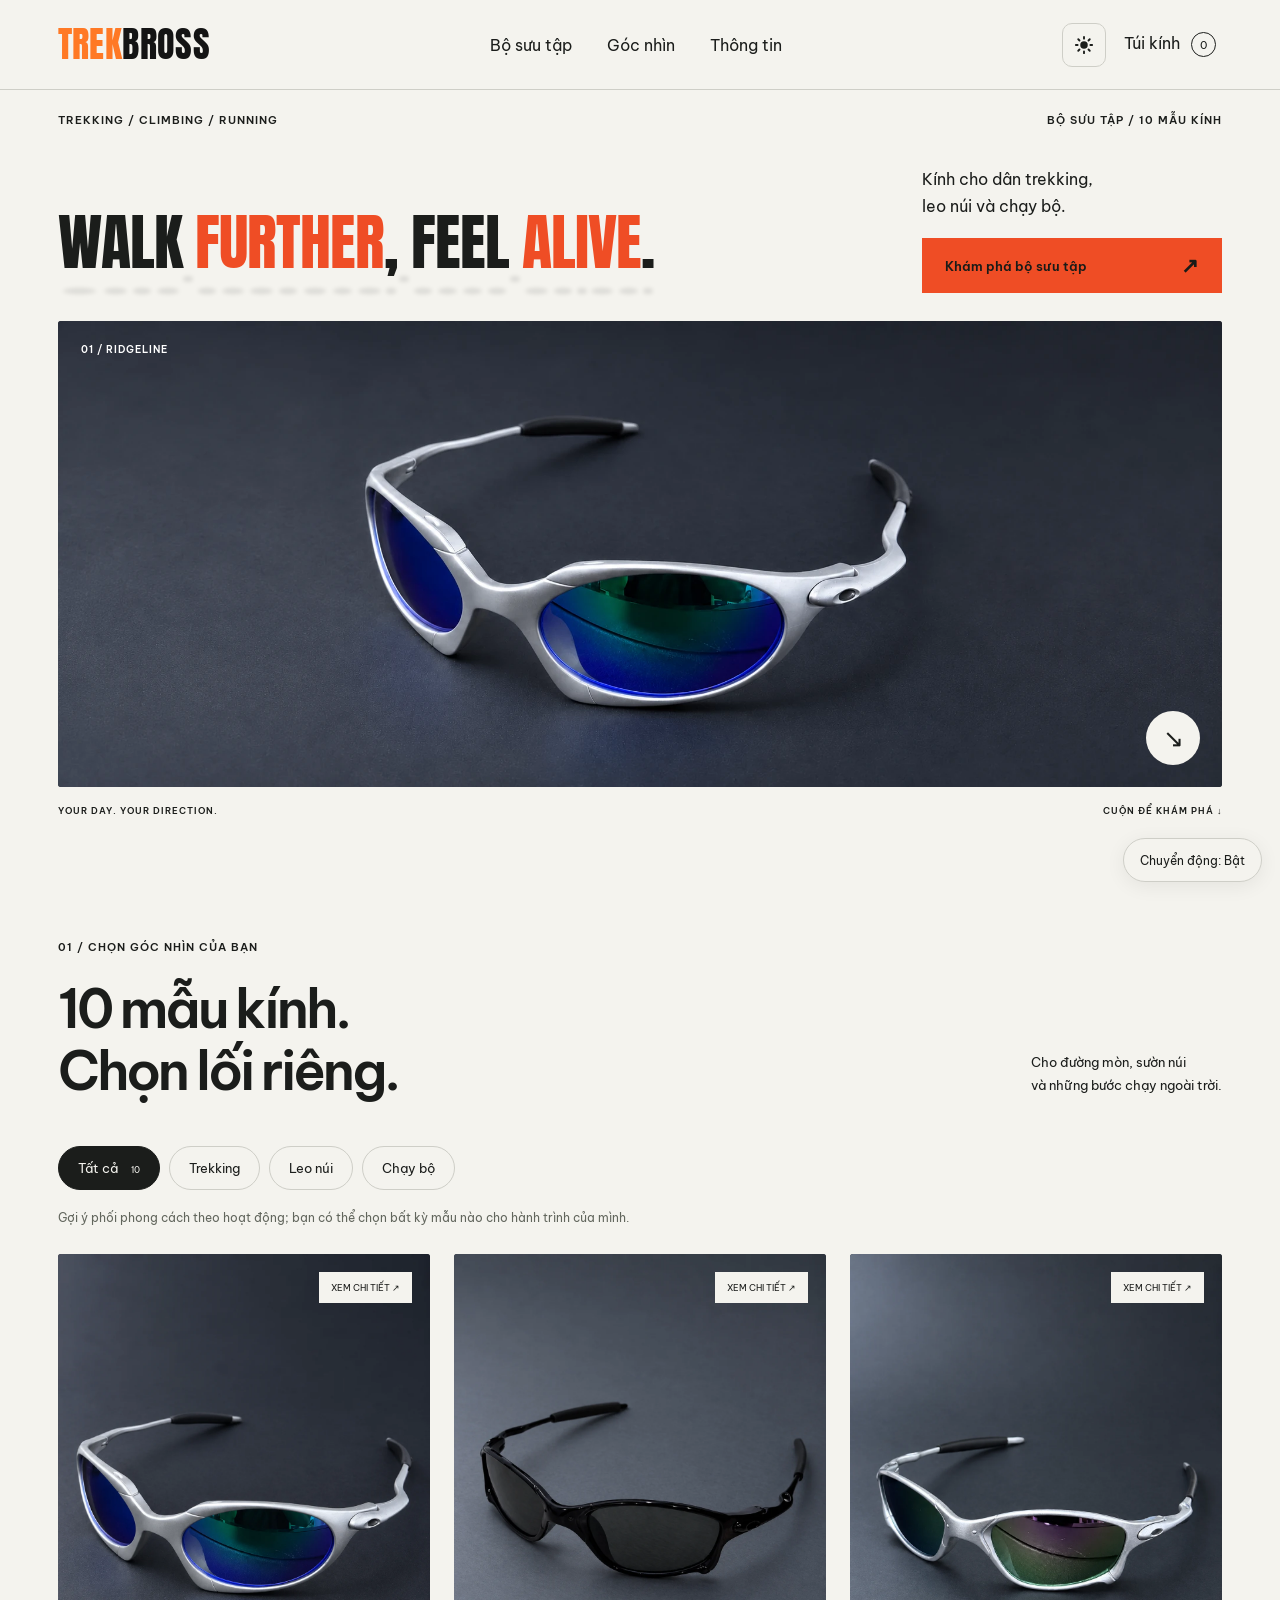
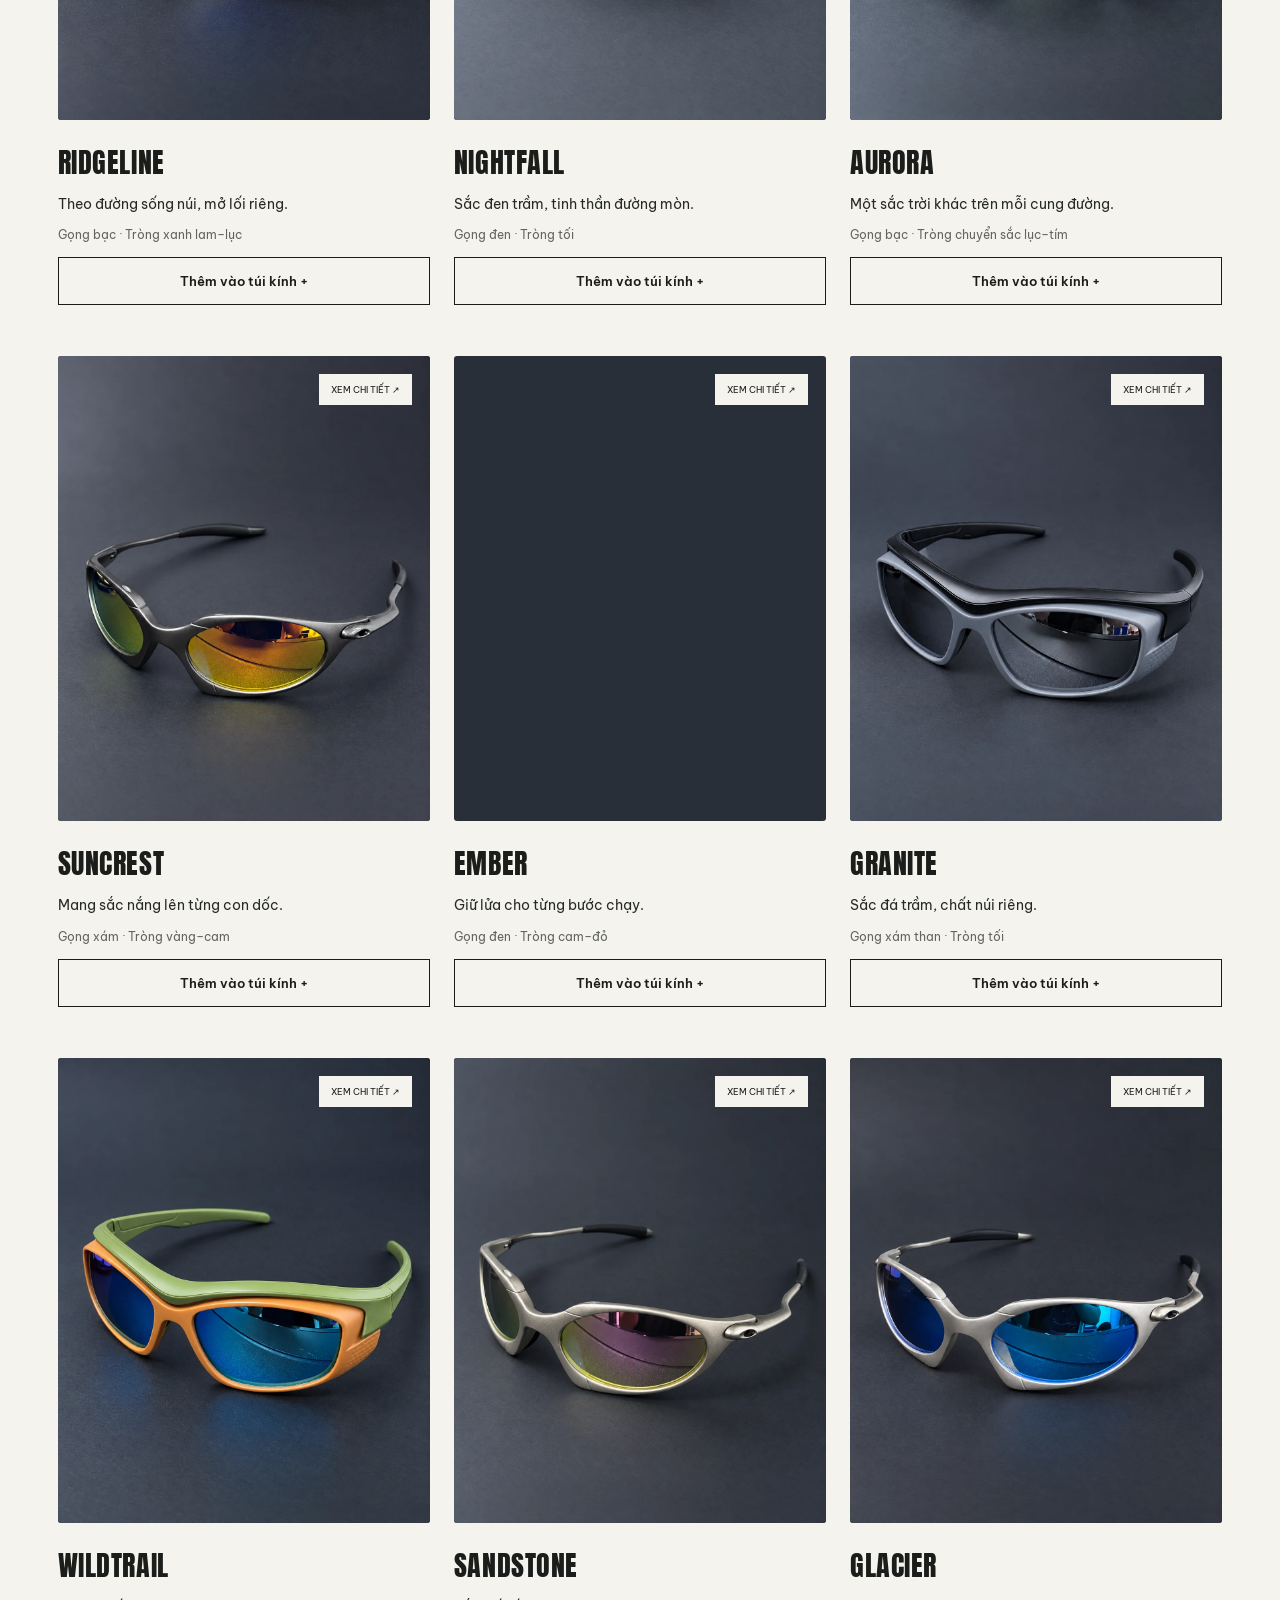
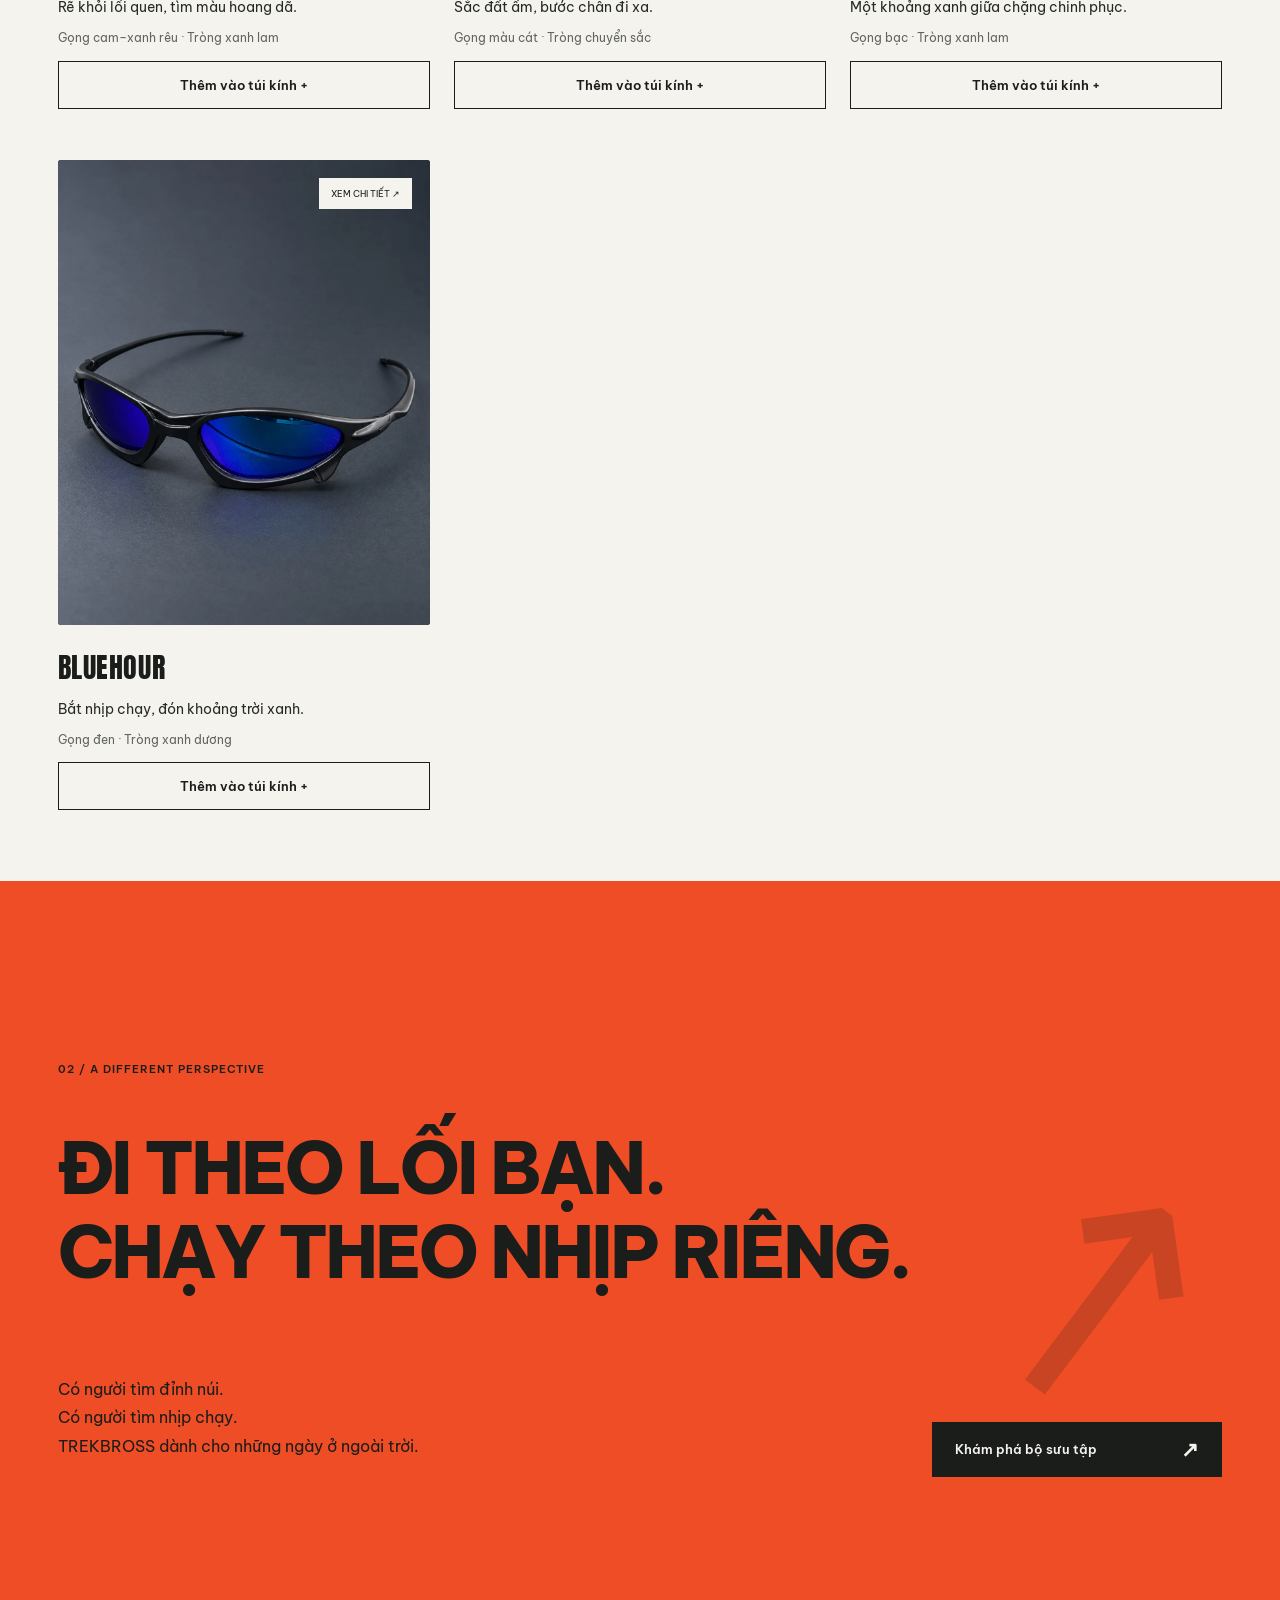
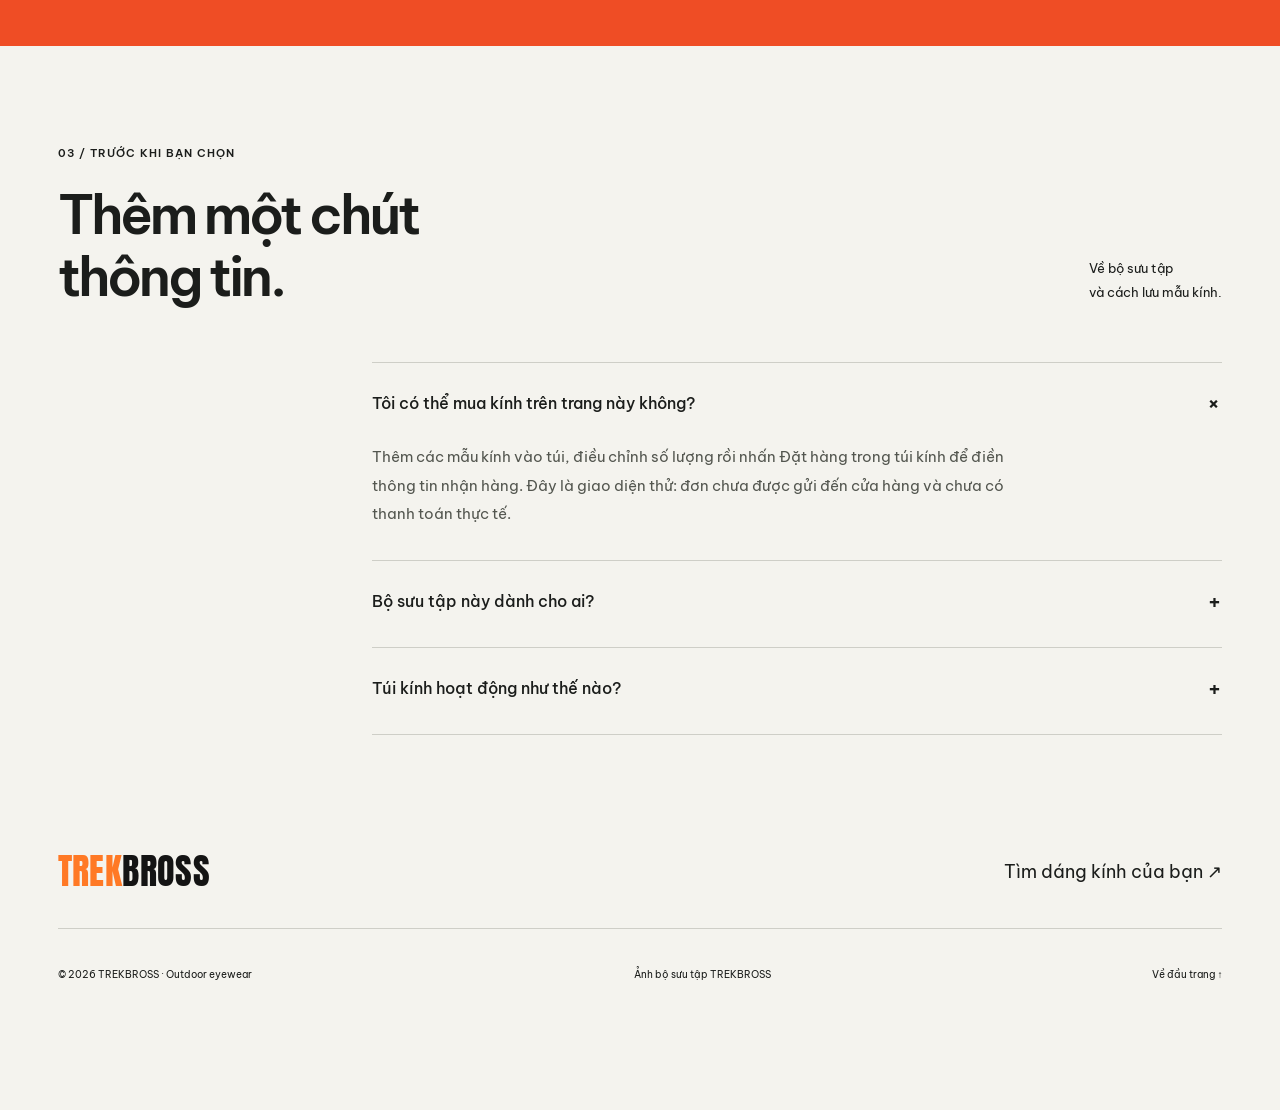
==== commit 53a00a42: "Present WALK FURTHER, FEEL ALIVE on one responsive line with signature animation" ====
--- a/index.html
+++ b/index.html
@@ -1,12 +1,12 @@
 <!doctype html>
-<html lang="vi" data-type="product"><head><meta charset="utf-8"><meta name="viewport" content="width=device-width,initial-scale=1"><meta name="page-type" content="product"><meta name="site-kind" content="other"><title>TREKBROSS — Kính mắt cho những ngày chuyển động</title><meta name="description" content="Bộ sưu tập 10 mẫu kính TREKBROSS dành cho trekking, leo núi và chạy bộ. Khám phá và lưu mẫu bạn yêu thích."><meta property="og:title" content="TREKBROSS — Walk further, feel alive."><meta property="og:description" content="Kính mắt cho những ngày chuyển động."><meta property="og:image" content="assets/ridgeline-hero.webp"><meta name="theme-color" content="#f4f3ee"><link rel="icon" href="data:image/svg+xml,%3Csvg xmlns='http://www.w3.org/2000/svg' viewBox='0 0 64 64'%3E%3Crect width='64' height='64' fill='%23ef4d25'/%3E%3Ctext x='12' y='49' font-family='Arial' font-weight='bold' font-size='48' fill='white'%3ET%3C/text%3E%3C/svg%3E"><link rel="preload" href="assets/anton.ttf" as="font" type="font/ttf" crossorigin><link rel="stylesheet" href="style.css"><link rel="stylesheet" href="motion.css"><link rel="stylesheet" href="loupe.css"><link rel="stylesheet" href="ripple.css"><link rel="stylesheet" href="decode.css"><link rel="stylesheet" href="theme.css"><link rel="stylesheet" href="layout.css?v=20261111-3"></head>
+<html lang="vi" data-type="product"><head><meta charset="utf-8"><meta name="viewport" content="width=device-width,initial-scale=1"><meta name="page-type" content="product"><meta name="site-kind" content="other"><title>TREKBROSS — Kính mắt cho những ngày chuyển động</title><meta name="description" content="Bộ sưu tập 10 mẫu kính TREKBROSS dành cho trekking, leo núi và chạy bộ. Khám phá và lưu mẫu bạn yêu thích."><meta property="og:title" content="TREKBROSS — WALK FURTHER, FEEL ALIVE."><meta property="og:description" content="Kính mắt cho những ngày chuyển động."><meta property="og:image" content="assets/ridgeline-hero.webp"><meta name="theme-color" content="#f4f3ee"><link rel="icon" href="data:image/svg+xml,%3Csvg xmlns='http://www.w3.org/2000/svg' viewBox='0 0 64 64'%3E%3Crect width='64' height='64' fill='%23ef4d25'/%3E%3Ctext x='12' y='49' font-family='Arial' font-weight='bold' font-size='48' fill='white'%3ET%3C/text%3E%3C/svg%3E"><link rel="preload" href="assets/anton.ttf" as="font" type="font/ttf" crossorigin><link rel="stylesheet" href="style.css"><link rel="stylesheet" href="motion.css"><link rel="stylesheet" href="loupe.css"><link rel="stylesheet" href="ripple.css"><link rel="stylesheet" href="decode.css"><link rel="stylesheet" href="theme.css"><link rel="stylesheet" href="layout.css?v=20261111-4"></head>
 <body><a class="skip" href="#main">Đến nội dung</a><header><a class="logo" href="#top" aria-label="TREKBROSS trang chủ"><span class="logo-trek">TREK</span><span class="logo-bross">BROSS</span></a><nav aria-label="Điều hướng"><a href="#collection">Bộ sưu tập</a><a href="#perspective">Góc nhìn</a><a href="#questions">Thông tin</a></nav><div class="nav-actions"><button id="bag-toggle" aria-haspopup="dialog">Túi kính <span id="count">0</span></button><button id="menu-toggle" aria-expanded="false" aria-controls="mobile-nav">Menu <span>☰</span></button></div></header><div id="mobile-nav" hidden><a href="#collection">Bộ sưu tập ↗</a><a href="#perspective">Góc nhìn ↗</a><a href="#questions">Thông tin ↗</a></div>
-<main id="main"><section class="hero" id="top" data-enter><div class="hero-top"><p class="eyebrow">TREKKING / CLIMBING / RUNNING</p><p class="edition">BỘ SƯU TẬP / 10 MẪU KÍNH</p></div><div class="hero-title"><h1>Walk <span>further</span>,<br>feel <span>alive</span>.</h1><div class="hero-copy"><p>Kính cho dân trekking,<br>leo núi và chạy bộ.</p><a class="button" href="#collection">Khám phá bộ sưu tập <span>↗</span></a></div></div><div class="hero-photo"><img src="assets/ridgeline-hero.webp" width="1983" height="793" alt="Kính RIDGELINE gọng bạc, tròng xanh lam–lục" fetchpriority="high" data-source="client" data-subject="eyewear"><span class="photo-index">01 / RIDGELINE</span><a class="round-link" href="#collection" aria-label="Xem bộ sưu tập">↘</a></div><div class="hero-bottom"><span>YOUR DAY. YOUR DIRECTION.</span><span>CUỘN ĐỂ KHÁM PHÁ ↓</span></div></section>
+<main id="main"><section class="hero" id="top" data-enter><div class="hero-top"><p class="eyebrow">TREKKING / CLIMBING / RUNNING</p><p class="edition">BỘ SƯU TẬP / 10 MẪU KÍNH</p></div><div class="hero-title"><h1>WALK <span>FURTHER</span>, FEEL <span>ALIVE</span>.</h1><div class="hero-copy"><p>Kính cho dân trekking,<br>leo núi và chạy bộ.</p><a class="button" href="#collection">Khám phá bộ sưu tập <span>↗</span></a></div></div><div class="hero-photo"><img src="assets/ridgeline-hero.webp" width="1983" height="793" alt="Kính RIDGELINE gọng bạc, tròng xanh lam–lục" fetchpriority="high" data-source="client" data-subject="eyewear"><span class="photo-index">01 / RIDGELINE</span><a class="round-link" href="#collection" aria-label="Xem bộ sưu tập">↘</a></div><div class="hero-bottom"><span>YOUR DAY. YOUR DIRECTION.</span><span>CUỘN ĐỂ KHÁM PHÁ ↓</span></div></section>
 <section class="collection" id="collection"><div class="section-head"><div><p class="eyebrow">01 / CHỌN GÓC NHÌN CỦA BẠN</p><h2>10 mẫu kính.<br>Chọn lối riêng.</h2></div><p>Cho đường mòn, sườn núi<br>và những bước chạy ngoài trời.</p></div><div class="filters" role="group" aria-label="Khám phá kính theo hoạt động"><button class="active" data-filter="all" aria-pressed="true">Tất cả <small>10</small></button><button data-filter="trekking" aria-pressed="false">Trekking</button><button data-filter="mountain" aria-pressed="false">Leo núi</button><button data-filter="running" aria-pressed="false">Chạy bộ</button></div><p class="filter-note">Gợi ý phối phong cách theo hoạt động; bạn có thể chọn bất kỳ mẫu nào cho hành trình của mình.</p><div class="products"><article class="product" data-category="trekking"><button class="product-photo" data-open="ridgeline" aria-label="Xem kính RIDGELINE"><img src="assets/ridgeline.webp" width="1122" height="1402" alt="Kính RIDGELINE, gọng bạc · tròng xanh lam–lục" loading="lazy" decoding="async" data-source="client" data-subject="eyewear"><span>XEM CHI TIẾT ↗</span></button><div class="product-info"><div><h3>RIDGELINE</h3><p class="product-subtitle">Theo đường sống núi, mở lối riêng.</p><p class="product-colour">Gọng bạc · Tròng xanh lam–lục</p></div><button class="order-card-button" data-add="ridgeline">Thêm vào túi kính +</button></div></article><article class="product" data-category="trekking"><button class="product-photo" data-open="nightfall" aria-label="Xem kính NIGHTFALL"><img src="assets/nightfall.webp" width="1122" height="1402" alt="Kính NIGHTFALL, gọng đen · tròng tối" loading="lazy" decoding="async" data-source="client" data-subject="eyewear"><span>XEM CHI TIẾT ↗</span></button><div class="product-info"><div><h3>NIGHTFALL</h3><p class="product-subtitle">Sắc đen trầm, tinh thần đường mòn.</p><p class="product-colour">Gọng đen · Tròng tối</p></div><button class="order-card-button" data-add="nightfall">Thêm vào túi kính +</button></div></article><article class="product" data-category="mountain"><button class="product-photo" data-open="aurora" aria-label="Xem kính AURORA"><img src="assets/aurora.webp" width="1122" height="1402" alt="Kính AURORA, gọng bạc · tròng chuyển sắc lục–tím" loading="lazy" decoding="async" data-source="client" data-subject="eyewear"><span>XEM CHI TIẾT ↗</span></button><div class="product-info"><div><h3>AURORA</h3><p class="product-subtitle">Một sắc trời khác trên mỗi cung đường.</p><p class="product-colour">Gọng bạc · Tròng chuyển sắc lục–tím</p></div><button class="order-card-button" data-add="aurora">Thêm vào túi kính +</button></div></article><article class="product" data-category="mountain"><button class="product-photo" data-open="suncrest" aria-label="Xem kính SUNCREST"><img src="assets/suncrest.webp" width="1122" height="1402" alt="Kính SUNCREST, gọng xám · tròng vàng–cam" loading="lazy" decoding="async" data-source="client" data-subject="eyewear"><span>XEM CHI TIẾT ↗</span></button><div class="product-info"><div><h3>SUNCREST</h3><p class="product-subtitle">Mang sắc nắng lên từng con dốc.</p><p class="product-colour">Gọng xám · Tròng vàng–cam</p></div><button class="order-card-button" data-add="suncrest">Thêm vào túi kính +</button></div></article><article class="product" data-category="running"><button class="product-photo" data-open="ember" aria-label="Xem kính EMBER"><img src="assets/ember.webp" width="1122" height="1402" alt="Kính EMBER, gọng đen · tròng cam–đỏ" loading="lazy" decoding="async" data-source="client" data-subject="eyewear"><span>XEM CHI TIẾT ↗</span></button><div class="product-info"><div><h3>EMBER</h3><p class="product-subtitle">Giữ lửa cho từng bước chạy.</p><p class="product-colour">Gọng đen · Tròng cam–đỏ</p></div><button class="order-card-button" data-add="ember">Thêm vào túi kính +</button></div></article><article class="product" data-category="mountain"><button class="product-photo" data-open="granite" aria-label="Xem kính GRANITE"><img src="assets/granite.webp" width="1122" height="1402" alt="Kính GRANITE, gọng xám than · tròng tối" loading="lazy" decoding="async" data-source="client" data-subject="eyewear"><span>XEM CHI TIẾT ↗</span></button><div class="product-info"><div><h3>GRANITE</h3><p class="product-subtitle">Sắc đá trầm, chất núi riêng.</p><p class="product-colour">Gọng xám than · Tròng tối</p></div><button class="order-card-button" data-add="granite">Thêm vào túi kính +</button></div></article><article class="product" data-category="trekking"><button class="product-photo" data-open="wildtrail" aria-label="Xem kính WILDTRAIL"><img src="assets/wildtrail.webp" width="1122" height="1402" alt="Kính WILDTRAIL, gọng cam–xanh rêu · tròng xanh lam" loading="lazy" decoding="async" data-source="client" data-subject="eyewear"><span>XEM CHI TIẾT ↗</span></button><div class="product-info"><div><h3>WILDTRAIL</h3><p class="product-subtitle">Rẽ khỏi lối quen, tìm màu hoang dã.</p><p class="product-colour">Gọng cam–xanh rêu · Tròng xanh lam</p></div><button class="order-card-button" data-add="wildtrail">Thêm vào túi kính +</button></div></article><article class="product" data-category="trekking"><button class="product-photo" data-open="sandstone" aria-label="Xem kính SANDSTONE"><img src="assets/sandstone.webp" width="1122" height="1402" alt="Kính SANDSTONE, gọng màu cát · tròng chuyển sắc" loading="lazy" decoding="async" data-source="client" data-subject="eyewear"><span>XEM CHI TIẾT ↗</span></button><div class="product-info"><div><h3>SANDSTONE</h3><p class="product-subtitle">Sắc đất ấm, bước chân đi xa.</p><p class="product-colour">Gọng màu cát · Tròng chuyển sắc</p></div><button class="order-card-button" data-add="sandstone">Thêm vào túi kính +</button></div></article><article class="product" data-category="mountain"><button class="product-photo" data-open="glacier" aria-label="Xem kính GLACIER"><img src="assets/glacier.webp" width="1122" height="1402" alt="Kính GLACIER, gọng bạc · tròng xanh lam" loading="lazy" decoding="async" data-source="client" data-subject="eyewear"><span>XEM CHI TIẾT ↗</span></button><div class="product-info"><div><h3>GLACIER</h3><p class="product-subtitle">Một khoảng xanh giữa chặng chinh phục.</p><p class="product-colour">Gọng bạc · Tròng xanh lam</p></div><button class="order-card-button" data-add="glacier">Thêm vào túi kính +</button></div></article><article class="product" data-category="running"><button class="product-photo" data-open="bluehour" aria-label="Xem kính BLUEHOUR"><img src="assets/bluehour.webp" width="1122" height="1402" alt="Kính BLUEHOUR, gọng đen · tròng xanh dương" loading="lazy" decoding="async" data-source="client" data-subject="eyewear"><span>XEM CHI TIẾT ↗</span></button><div class="product-info"><div><h3>BLUEHOUR</h3><p class="product-subtitle">Bắt nhịp chạy, đón khoảng trời xanh.</p><p class="product-colour">Gọng đen · Tròng xanh dương</p></div><button class="order-card-button" data-add="bluehour">Thêm vào túi kính +</button></div></article></div></section>
 <section class="perspective" id="perspective"><div class="statement"><p class="eyebrow">02 / A DIFFERENT PERSPECTIVE</p><h2>ĐI THEO LỐI BẠN.<br>CHẠY THEO NHỊP RIÊNG.</h2><div class="statement-bottom"><p>Có người tìm đỉnh núi.<br>Có người tìm nhịp chạy.<br>TREKBROSS dành cho những ngày ở ngoài trời.</p><a class="button dark" href="#collection">Khám phá bộ sưu tập <span>↗</span></a></div><div class="giant-mark" aria-hidden="true">↗</div></div></section>
 <section class="questions" id="questions"><div class="section-head"><div><p class="eyebrow">03 / TRƯỚC KHI BẠN CHỌN</p><h2>Thêm một chút<br>thông tin.</h2></div><p>Về bộ sưu tập<br>và cách lưu mẫu kính.</p></div><div class="faq"><details open><summary>Tôi có thể mua kính trên trang này không?<span>+</span></summary><p>Thêm các mẫu kính vào túi, điều chỉnh số lượng rồi nhấn Đặt hàng trong túi kính để điền thông tin nhận hàng. Đây là giao diện thử: đơn chưa được gửi đến cửa hàng và chưa có thanh toán thực tế.</p></details><details><summary>Bộ sưu tập này dành cho ai?<span>+</span></summary><p>Bộ sưu tập dành cho người yêu trekking, leo núi và chạy bộ. Cả 10 ảnh kính đều thuộc bộ sưu tập do TREKBROSS cung cấp. Tên mẫu được đặt riêng theo cảm hứng núi rừng và đường mòn.</p></details><details><summary>Túi kính hoạt động như thế nào?<span>+</span></summary><p>Nhấn Thêm vào túi kính trên mẫu bạn thích. Mở túi để tăng, giảm số lượng, bỏ mẫu hoặc đặt hàng tất cả sản phẩm trong túi. Túi được lưu trên trình duyệt này.</p></details></div><footer><div class="footer-top"><a class="logo" href="#top"><span class="logo-trek">TREK</span><span class="logo-bross">BROSS</span></a><a href="#collection">Tìm dáng kính của bạn ↗</a></div><div class="footer-bottom"><span>© 2026 TREKBROSS · Outdoor eyewear</span><a href="credits.html">Ảnh bộ sưu tập TREKBROSS</a><a href="#top">Về đầu trang ↑</a></div></footer></section></main>
 <dialog id="product-dialog"><button class="close" data-close aria-label="Đóng chi tiết">×</button><img id="dialog-image" src="assets/ridgeline.webp" alt="" width="600" height="600"><div class="dialog-copy"><p class="eyebrow">THE TREKBROSS EDIT</p><h2 id="dialog-name"></h2><p id="dialog-subtitle" class="dialog-subtitle"></p><p id="dialog-description"></p><p class="note">Giá: Theo sản phẩm · Bản thử đặt hàng</p><button id="dialog-add" class="button">Thêm vào túi kính <span>+</span></button></div></dialog>
-<dialog id="bag-dialog"><div class="bag-head"><h2>Túi kính của bạn</h2><button class="close" data-close aria-label="Đóng túi kính">×</button></div><div id="bag-items"></div><p class="note">Điều chỉnh số lượng rồi đặt hàng toàn bộ kính trong túi. Đây là giao diện thử, đơn chưa được gửi.</p><button id="bag-checkout" class="button" disabled>Đặt hàng <span>↗</span></button><button class="bag-continue" data-close>Tiếp tục khám phá</button></dialog><dialog id="order-dialog" aria-labelledby="order-title"><div class="order-heading"><h2 id="order-title">Đặt hàng TREKBROSS</h2><button class="order-close" data-close aria-label="Đóng đặt hàng">×</button></div><div id="order-products" aria-label="Sản phẩm trong đơn"></div><button type="button" id="order-back" class="order-back">← Chỉnh sửa túi kính</button><form id="order-form" novalidate><fieldset><legend>Thông tin nhận hàng</legend><div class="order-field"><label for="order-fullname">Họ và tên</label><input id="order-fullname" name="fullname" placeholder="Họ và tên" autocomplete="name" required maxlength="100" aria-describedby="fullname-error"><p id="fullname-error" class="field-error" hidden></p></div><div class="order-field"><label for="order-phone">Số điện thoại</label><input id="order-phone" name="phone" type="tel" placeholder="Số điện thoại" autocomplete="tel" required maxlength="20" aria-describedby="phone-error"><p id="phone-error" class="field-error" hidden></p></div><div class="order-field"><label for="order-address">Địa chỉ nhận hàng</label><input id="order-address" name="address" placeholder="Địa chỉ nhận hàng" autocomplete="street-address" required maxlength="300" aria-describedby="address-error"><p id="address-error" class="field-error" hidden></p></div><div class="order-field"><label for="order-notes">Ghi chú cho đơn hàng <span>(không bắt buộc)</span></label><textarea id="order-notes" name="notes" placeholder="Ghi chú cho đơn hàng" rows="2" maxlength="1000"></textarea></div></fieldset><div class="payment-line"><strong>Thanh toán</strong><span>COD</span></div><p class="cod-description">Thanh toán khi nhận hàng</p><button class="order-submit" type="submit">XÁC NHẬN ĐẶT HÀNG</button><p class="order-demo-note">Minh họa giao diện, chưa kết nối hệ thống đặt hàng.</p></form><div id="order-review" hidden tabindex="-1"><h3>Bản xem thử đơn hàng</h3><p class="review-notice" role="status">Đơn chưa được gửi đến cửa hàng. Thông tin chỉ dùng để xem thử trên trang này.</p><dl id="review-details"></dl><div class="review-actions"><button id="order-edit" type="button">Chỉnh sửa thông tin</button><button class="order-submit" type="button" data-close>Hoàn tất xem thử</button></div></div></dialog><div id="toast" role="status" aria-live="polite"></div><script src="app.js"></script><script src="motion.js"></script><script src="loupe.js"></script><script src="ripple.js?v=20261111-3"></script><script src="decode.js"></script><script src="theme.js"></script></body></html>
+<dialog id="bag-dialog"><div class="bag-head"><h2>Túi kính của bạn</h2><button class="close" data-close aria-label="Đóng túi kính">×</button></div><div id="bag-items"></div><p class="note">Điều chỉnh số lượng rồi đặt hàng toàn bộ kính trong túi. Đây là giao diện thử, đơn chưa được gửi.</p><button id="bag-checkout" class="button" disabled>Đặt hàng <span>↗</span></button><button class="bag-continue" data-close>Tiếp tục khám phá</button></dialog><dialog id="order-dialog" aria-labelledby="order-title"><div class="order-heading"><h2 id="order-title">Đặt hàng TREKBROSS</h2><button class="order-close" data-close aria-label="Đóng đặt hàng">×</button></div><div id="order-products" aria-label="Sản phẩm trong đơn"></div><button type="button" id="order-back" class="order-back">← Chỉnh sửa túi kính</button><form id="order-form" novalidate><fieldset><legend>Thông tin nhận hàng</legend><div class="order-field"><label for="order-fullname">Họ và tên</label><input id="order-fullname" name="fullname" placeholder="Họ và tên" autocomplete="name" required maxlength="100" aria-describedby="fullname-error"><p id="fullname-error" class="field-error" hidden></p></div><div class="order-field"><label for="order-phone">Số điện thoại</label><input id="order-phone" name="phone" type="tel" placeholder="Số điện thoại" autocomplete="tel" required maxlength="20" aria-describedby="phone-error"><p id="phone-error" class="field-error" hidden></p></div><div class="order-field"><label for="order-address">Địa chỉ nhận hàng</label><input id="order-address" name="address" placeholder="Địa chỉ nhận hàng" autocomplete="street-address" required maxlength="300" aria-describedby="address-error"><p id="address-error" class="field-error" hidden></p></div><div class="order-field"><label for="order-notes">Ghi chú cho đơn hàng <span>(không bắt buộc)</span></label><textarea id="order-notes" name="notes" placeholder="Ghi chú cho đơn hàng" rows="2" maxlength="1000"></textarea></div></fieldset><div class="payment-line"><strong>Thanh toán</strong><span>COD</span></div><p class="cod-description">Thanh toán khi nhận hàng</p><button class="order-submit" type="submit">XÁC NHẬN ĐẶT HÀNG</button><p class="order-demo-note">Minh họa giao diện, chưa kết nối hệ thống đặt hàng.</p></form><div id="order-review" hidden tabindex="-1"><h3>Bản xem thử đơn hàng</h3><p class="review-notice" role="status">Đơn chưa được gửi đến cửa hàng. Thông tin chỉ dùng để xem thử trên trang này.</p><dl id="review-details"></dl><div class="review-actions"><button id="order-edit" type="button">Chỉnh sửa thông tin</button><button class="order-submit" type="button" data-close>Hoàn tất xem thử</button></div></div></dialog><div id="toast" role="status" aria-live="polite"></div><script src="app.js"></script><script src="motion.js"></script><script src="loupe.js"></script><script src="ripple.js?v=20261111-4"></script><script src="decode.js"></script><script src="theme.js"></script></body></html>
 
 
 
--- a/layout.css
+++ b/layout.css
@@ -19,3 +19,8 @@
 
 /* Slogan colours follow the theme while the signature spring animation stays intact. */
 .hero-title .u205 .u205-l{color:var(--letter-color,var(--ink))}
+
+/* Single-line slogan, proportioned to its own available column. */
+.hero-title h1,.hero-title .u205 h1{font-size:clamp(20px,4.5vw,72px);line-height:1.2;white-space:nowrap;letter-spacing:-.015em}
+.hero-title .u205{container-type:inline-size;padding:38px 0 12px}
+@supports (font-size:1cqw){.hero-title .u205 h1{font-size:clamp(18px,7.5cqw,72px)}}
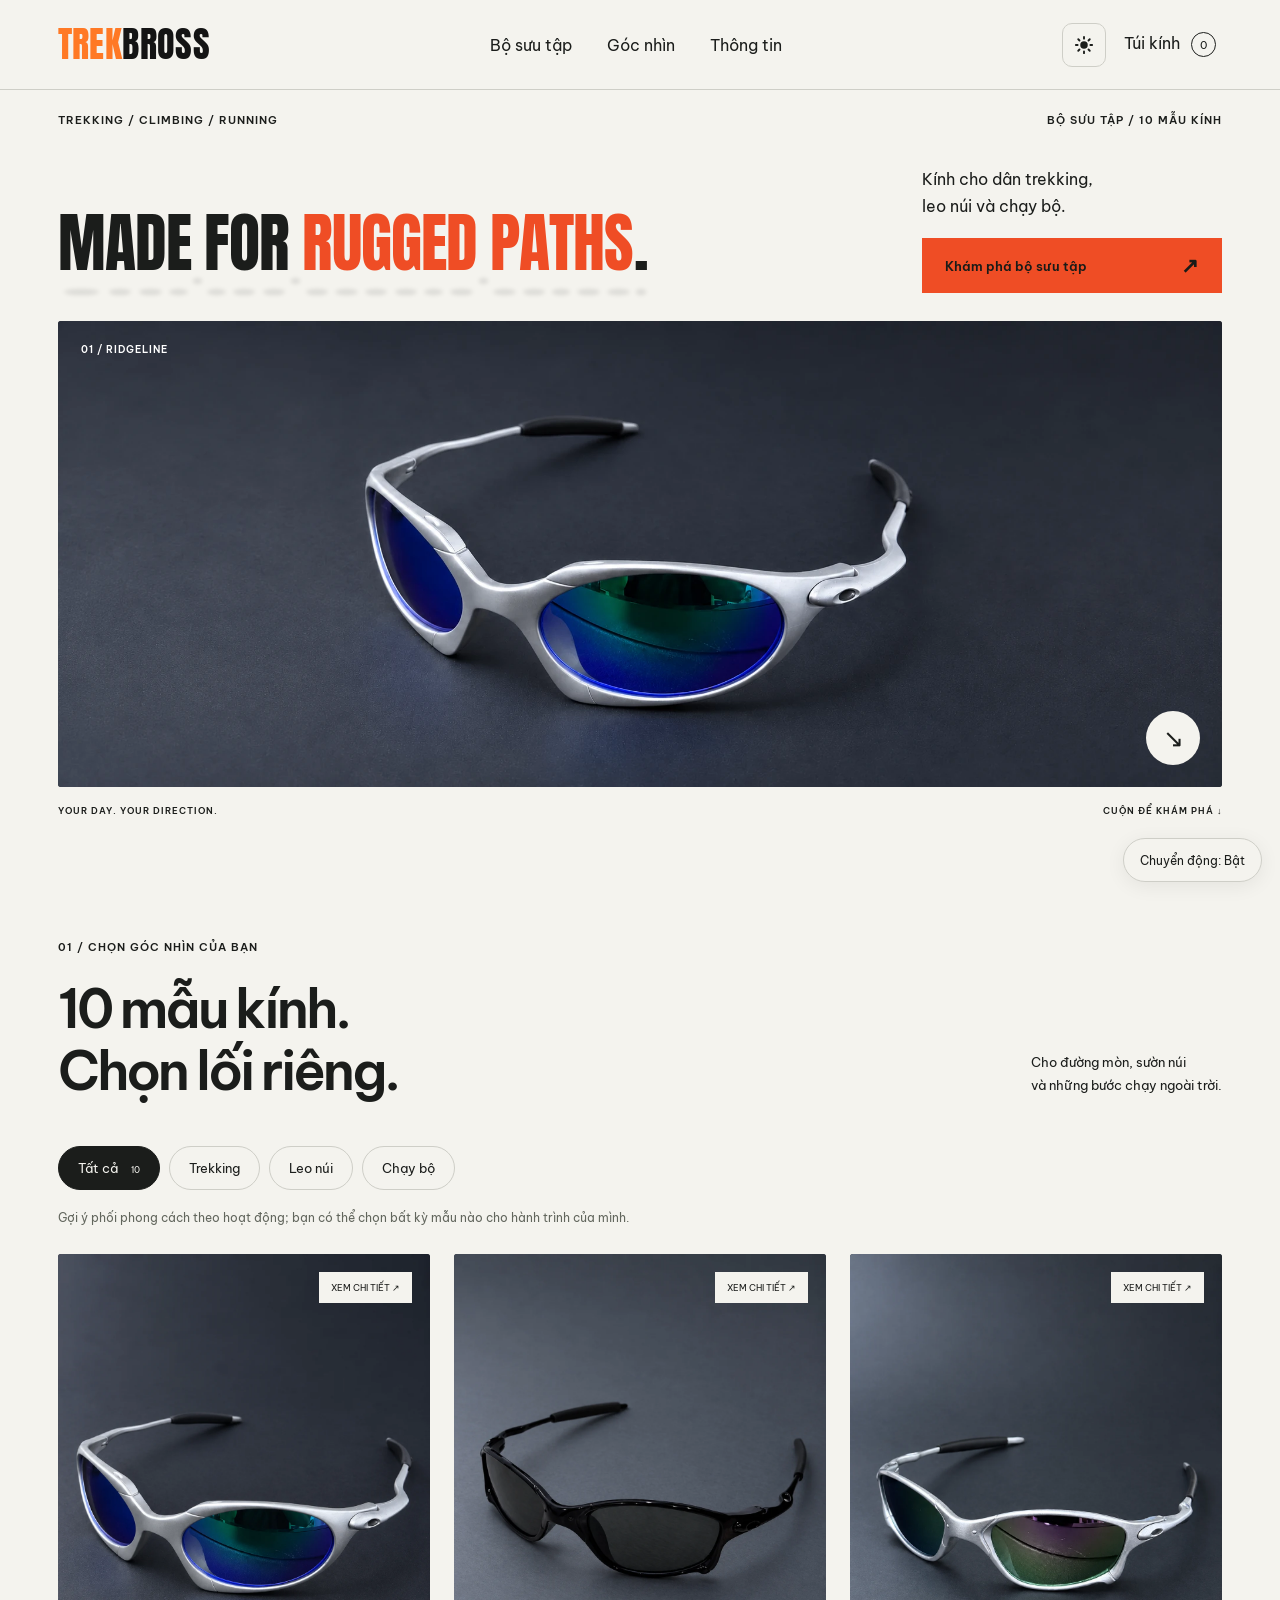
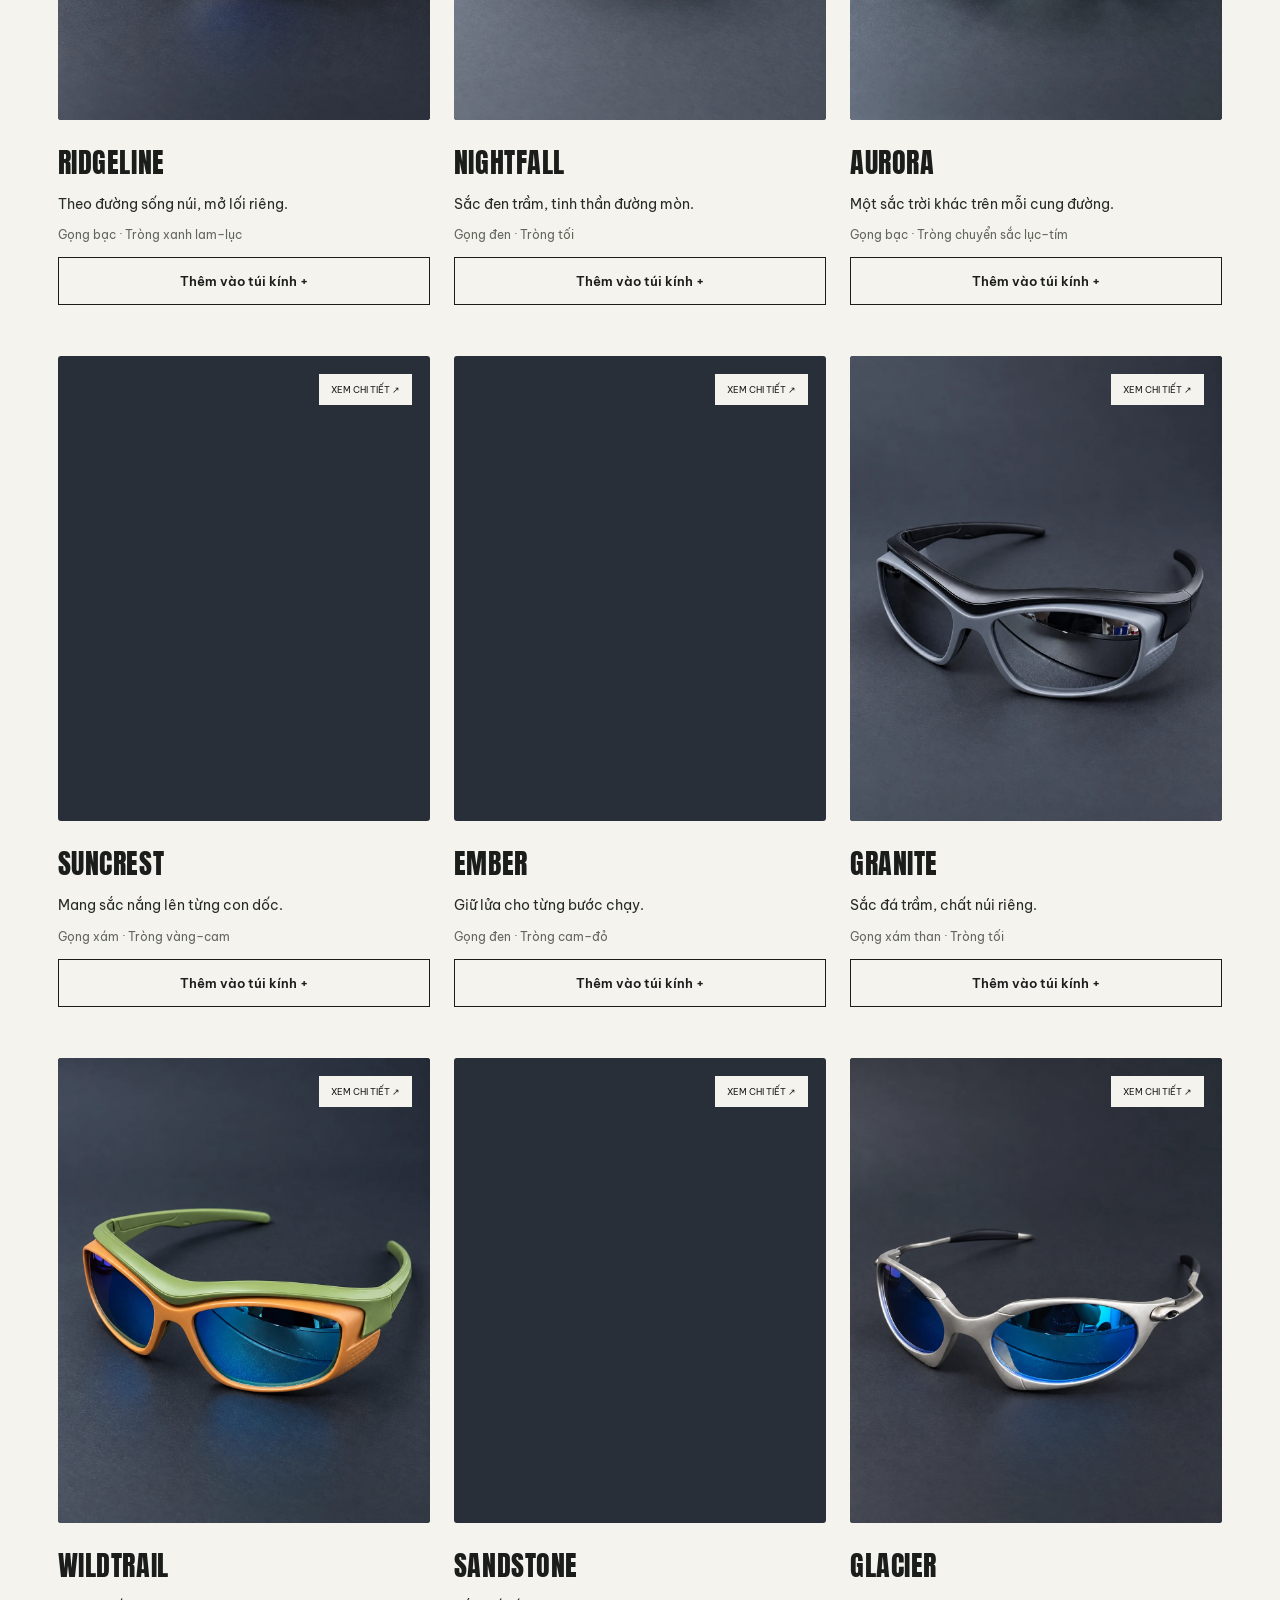
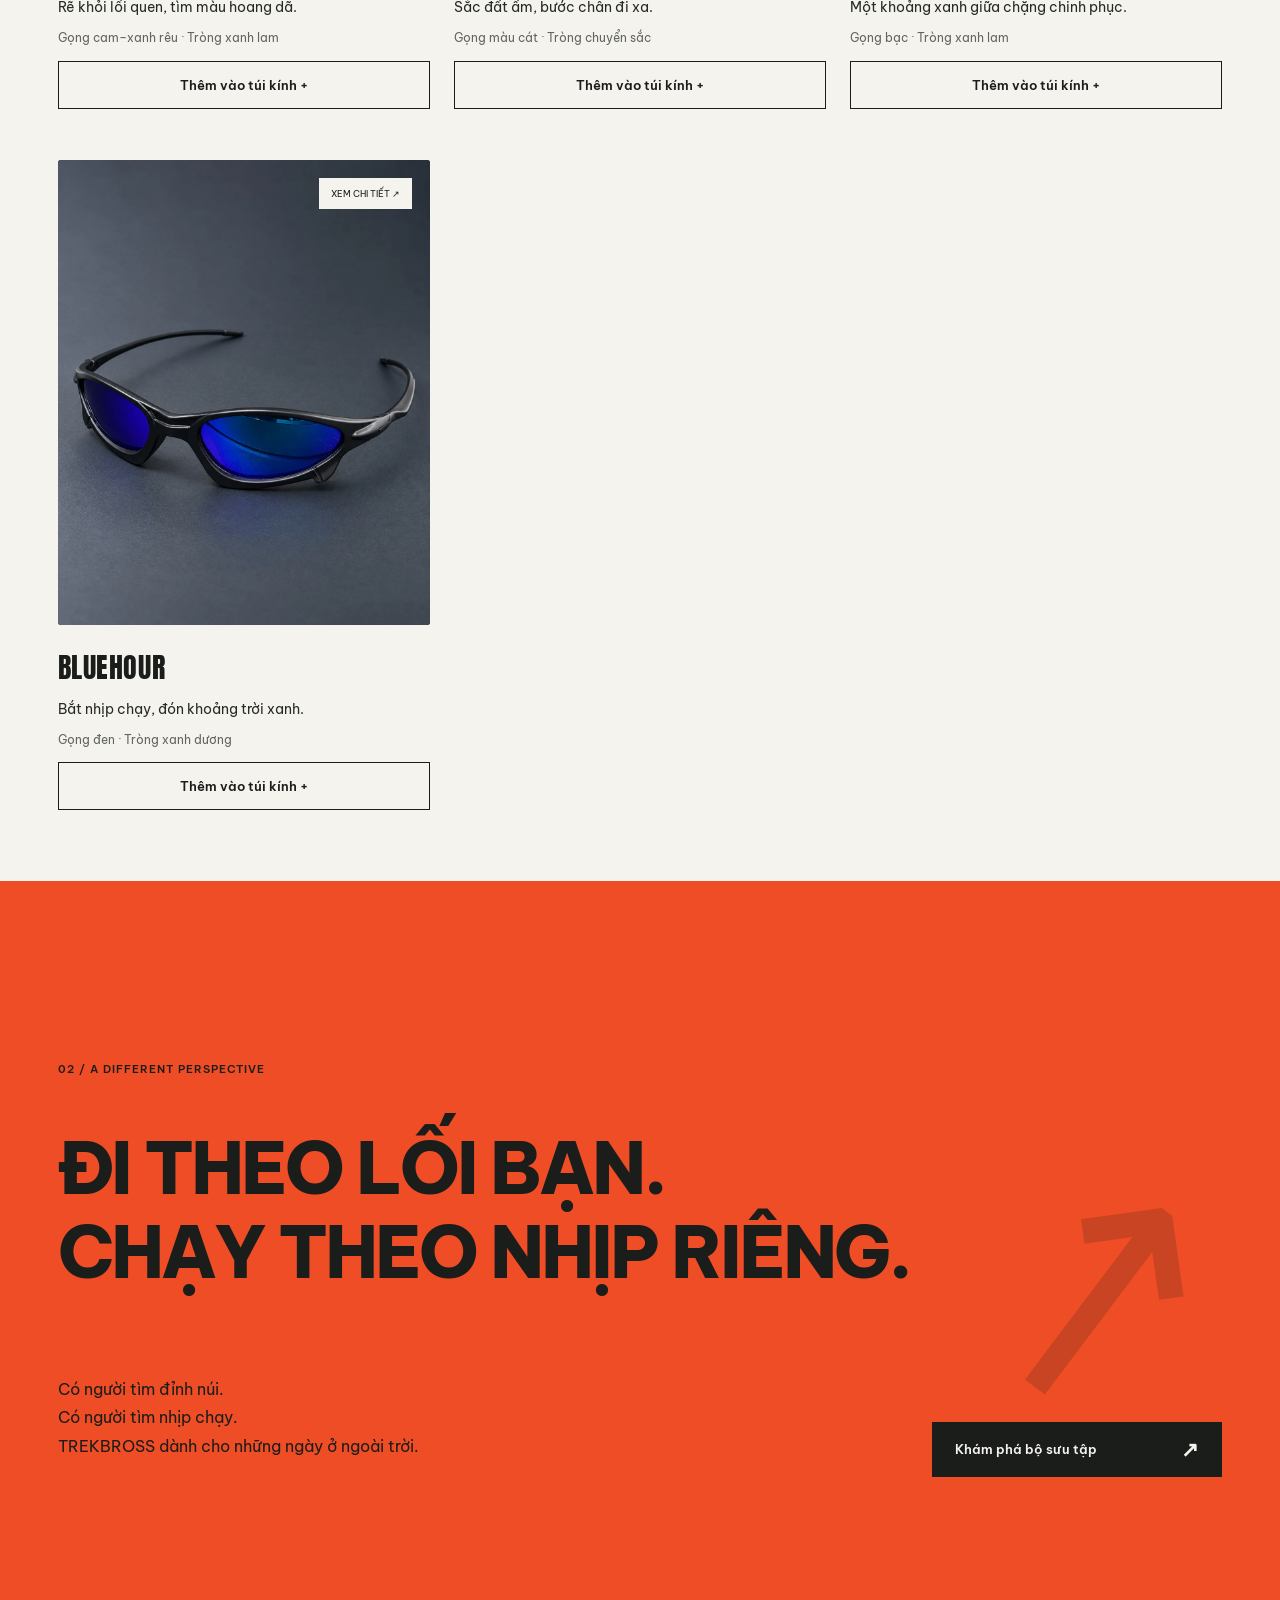
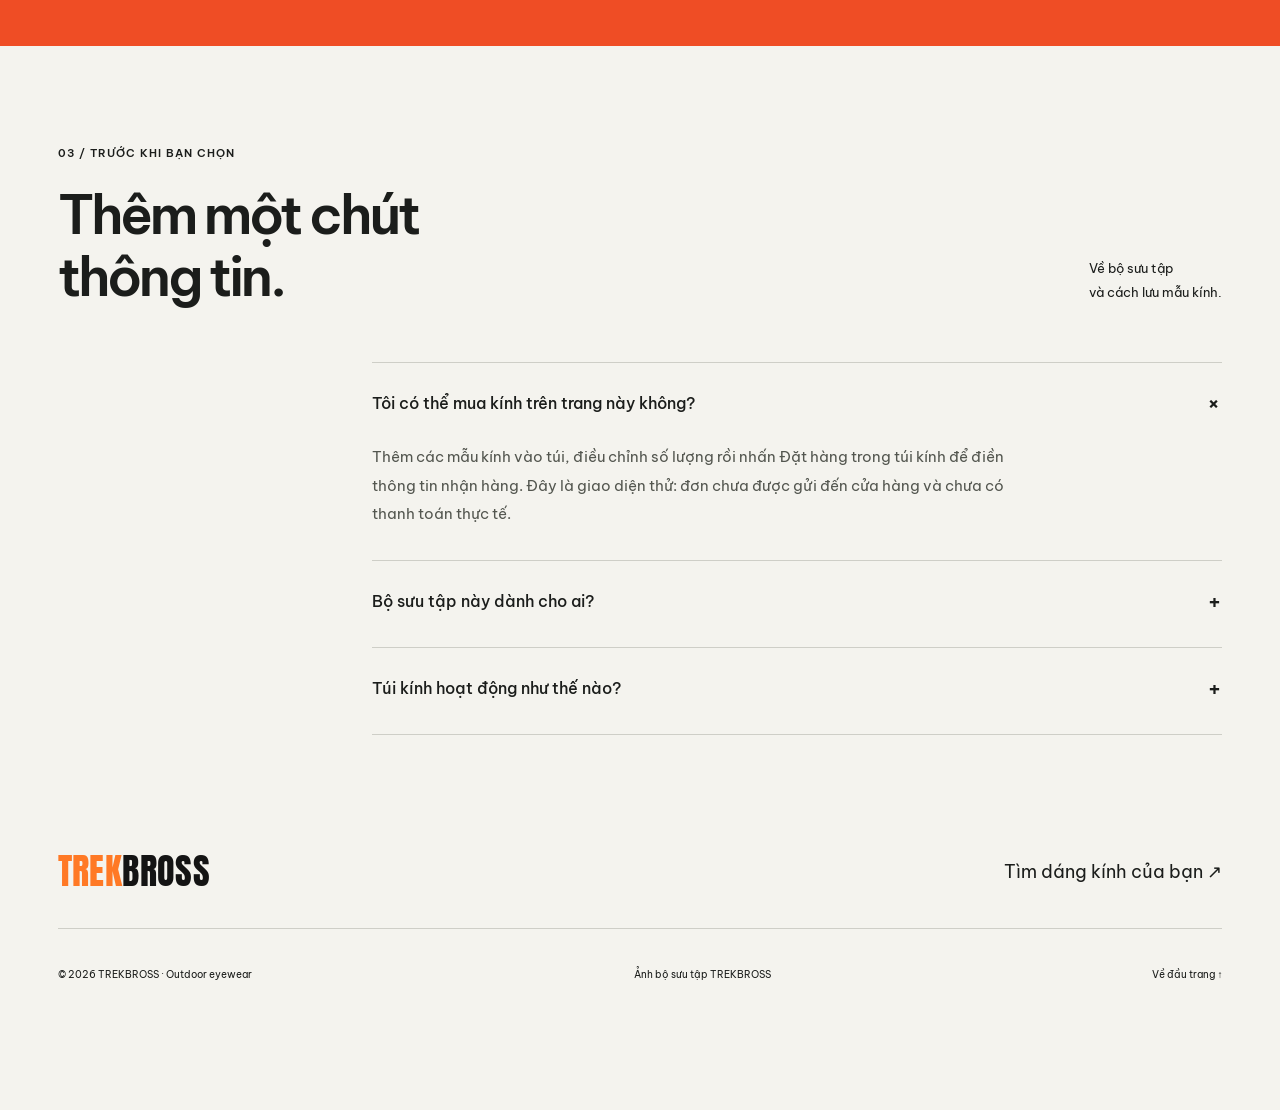
==== commit cc03b32f: "Change animated slogan to MADE FOR RUGGED PATHS and increase text size by 2px" ====
--- a/index.html
+++ b/index.html
@@ -1,12 +1,12 @@
 <!doctype html>
-<html lang="vi" data-type="product"><head><meta charset="utf-8"><meta name="viewport" content="width=device-width,initial-scale=1"><meta name="page-type" content="product"><meta name="site-kind" content="other"><title>TREKBROSS — Kính mắt cho những ngày chuyển động</title><meta name="description" content="Bộ sưu tập 10 mẫu kính TREKBROSS dành cho trekking, leo núi và chạy bộ. Khám phá và lưu mẫu bạn yêu thích."><meta property="og:title" content="TREKBROSS — WALK FURTHER, FEEL ALIVE."><meta property="og:description" content="Kính mắt cho những ngày chuyển động."><meta property="og:image" content="assets/ridgeline-hero.webp"><meta name="theme-color" content="#f4f3ee"><link rel="icon" href="data:image/svg+xml,%3Csvg xmlns='http://www.w3.org/2000/svg' viewBox='0 0 64 64'%3E%3Crect width='64' height='64' fill='%23ef4d25'/%3E%3Ctext x='12' y='49' font-family='Arial' font-weight='bold' font-size='48' fill='white'%3ET%3C/text%3E%3C/svg%3E"><link rel="preload" href="assets/anton.ttf" as="font" type="font/ttf" crossorigin><link rel="stylesheet" href="style.css"><link rel="stylesheet" href="motion.css"><link rel="stylesheet" href="loupe.css"><link rel="stylesheet" href="ripple.css"><link rel="stylesheet" href="decode.css"><link rel="stylesheet" href="theme.css"><link rel="stylesheet" href="layout.css?v=20261111-4"></head>
+<html lang="vi" data-type="product"><head><meta charset="utf-8"><meta name="viewport" content="width=device-width,initial-scale=1"><meta name="page-type" content="product"><meta name="site-kind" content="other"><title>TREKBROSS — Kính mắt cho những ngày chuyển động</title><meta name="description" content="Bộ sưu tập 10 mẫu kính TREKBROSS dành cho trekking, leo núi và chạy bộ. Khám phá và lưu mẫu bạn yêu thích."><meta property="og:title" content="TREKBROSS — MADE FOR RUGGED PATHS."><meta property="og:description" content="Kính mắt cho những ngày chuyển động."><meta property="og:image" content="assets/ridgeline-hero.webp"><meta name="theme-color" content="#f4f3ee"><link rel="icon" href="data:image/svg+xml,%3Csvg xmlns='http://www.w3.org/2000/svg' viewBox='0 0 64 64'%3E%3Crect width='64' height='64' fill='%23ef4d25'/%3E%3Ctext x='12' y='49' font-family='Arial' font-weight='bold' font-size='48' fill='white'%3ET%3C/text%3E%3C/svg%3E"><link rel="preload" href="assets/anton.ttf" as="font" type="font/ttf" crossorigin><link rel="stylesheet" href="style.css"><link rel="stylesheet" href="motion.css"><link rel="stylesheet" href="loupe.css"><link rel="stylesheet" href="ripple.css"><link rel="stylesheet" href="decode.css"><link rel="stylesheet" href="theme.css"><link rel="stylesheet" href="layout.css?v=20261111-5"></head>
 <body><a class="skip" href="#main">Đến nội dung</a><header><a class="logo" href="#top" aria-label="TREKBROSS trang chủ"><span class="logo-trek">TREK</span><span class="logo-bross">BROSS</span></a><nav aria-label="Điều hướng"><a href="#collection">Bộ sưu tập</a><a href="#perspective">Góc nhìn</a><a href="#questions">Thông tin</a></nav><div class="nav-actions"><button id="bag-toggle" aria-haspopup="dialog">Túi kính <span id="count">0</span></button><button id="menu-toggle" aria-expanded="false" aria-controls="mobile-nav">Menu <span>☰</span></button></div></header><div id="mobile-nav" hidden><a href="#collection">Bộ sưu tập ↗</a><a href="#perspective">Góc nhìn ↗</a><a href="#questions">Thông tin ↗</a></div>
-<main id="main"><section class="hero" id="top" data-enter><div class="hero-top"><p class="eyebrow">TREKKING / CLIMBING / RUNNING</p><p class="edition">BỘ SƯU TẬP / 10 MẪU KÍNH</p></div><div class="hero-title"><h1>WALK <span>FURTHER</span>, FEEL <span>ALIVE</span>.</h1><div class="hero-copy"><p>Kính cho dân trekking,<br>leo núi và chạy bộ.</p><a class="button" href="#collection">Khám phá bộ sưu tập <span>↗</span></a></div></div><div class="hero-photo"><img src="assets/ridgeline-hero.webp" width="1983" height="793" alt="Kính RIDGELINE gọng bạc, tròng xanh lam–lục" fetchpriority="high" data-source="client" data-subject="eyewear"><span class="photo-index">01 / RIDGELINE</span><a class="round-link" href="#collection" aria-label="Xem bộ sưu tập">↘</a></div><div class="hero-bottom"><span>YOUR DAY. YOUR DIRECTION.</span><span>CUỘN ĐỂ KHÁM PHÁ ↓</span></div></section>
+<main id="main"><section class="hero" id="top" data-enter><div class="hero-top"><p class="eyebrow">TREKKING / CLIMBING / RUNNING</p><p class="edition">BỘ SƯU TẬP / 10 MẪU KÍNH</p></div><div class="hero-title"><h1>MADE FOR <span>RUGGED PATHS</span>.</h1><div class="hero-copy"><p>Kính cho dân trekking,<br>leo núi và chạy bộ.</p><a class="button" href="#collection">Khám phá bộ sưu tập <span>↗</span></a></div></div><div class="hero-photo"><img src="assets/ridgeline-hero.webp" width="1983" height="793" alt="Kính RIDGELINE gọng bạc, tròng xanh lam–lục" fetchpriority="high" data-source="client" data-subject="eyewear"><span class="photo-index">01 / RIDGELINE</span><a class="round-link" href="#collection" aria-label="Xem bộ sưu tập">↘</a></div><div class="hero-bottom"><span>YOUR DAY. YOUR DIRECTION.</span><span>CUỘN ĐỂ KHÁM PHÁ ↓</span></div></section>
 <section class="collection" id="collection"><div class="section-head"><div><p class="eyebrow">01 / CHỌN GÓC NHÌN CỦA BẠN</p><h2>10 mẫu kính.<br>Chọn lối riêng.</h2></div><p>Cho đường mòn, sườn núi<br>và những bước chạy ngoài trời.</p></div><div class="filters" role="group" aria-label="Khám phá kính theo hoạt động"><button class="active" data-filter="all" aria-pressed="true">Tất cả <small>10</small></button><button data-filter="trekking" aria-pressed="false">Trekking</button><button data-filter="mountain" aria-pressed="false">Leo núi</button><button data-filter="running" aria-pressed="false">Chạy bộ</button></div><p class="filter-note">Gợi ý phối phong cách theo hoạt động; bạn có thể chọn bất kỳ mẫu nào cho hành trình của mình.</p><div class="products"><article class="product" data-category="trekking"><button class="product-photo" data-open="ridgeline" aria-label="Xem kính RIDGELINE"><img src="assets/ridgeline.webp" width="1122" height="1402" alt="Kính RIDGELINE, gọng bạc · tròng xanh lam–lục" loading="lazy" decoding="async" data-source="client" data-subject="eyewear"><span>XEM CHI TIẾT ↗</span></button><div class="product-info"><div><h3>RIDGELINE</h3><p class="product-subtitle">Theo đường sống núi, mở lối riêng.</p><p class="product-colour">Gọng bạc · Tròng xanh lam–lục</p></div><button class="order-card-button" data-add="ridgeline">Thêm vào túi kính +</button></div></article><article class="product" data-category="trekking"><button class="product-photo" data-open="nightfall" aria-label="Xem kính NIGHTFALL"><img src="assets/nightfall.webp" width="1122" height="1402" alt="Kính NIGHTFALL, gọng đen · tròng tối" loading="lazy" decoding="async" data-source="client" data-subject="eyewear"><span>XEM CHI TIẾT ↗</span></button><div class="product-info"><div><h3>NIGHTFALL</h3><p class="product-subtitle">Sắc đen trầm, tinh thần đường mòn.</p><p class="product-colour">Gọng đen · Tròng tối</p></div><button class="order-card-button" data-add="nightfall">Thêm vào túi kính +</button></div></article><article class="product" data-category="mountain"><button class="product-photo" data-open="aurora" aria-label="Xem kính AURORA"><img src="assets/aurora.webp" width="1122" height="1402" alt="Kính AURORA, gọng bạc · tròng chuyển sắc lục–tím" loading="lazy" decoding="async" data-source="client" data-subject="eyewear"><span>XEM CHI TIẾT ↗</span></button><div class="product-info"><div><h3>AURORA</h3><p class="product-subtitle">Một sắc trời khác trên mỗi cung đường.</p><p class="product-colour">Gọng bạc · Tròng chuyển sắc lục–tím</p></div><button class="order-card-button" data-add="aurora">Thêm vào túi kính +</button></div></article><article class="product" data-category="mountain"><button class="product-photo" data-open="suncrest" aria-label="Xem kính SUNCREST"><img src="assets/suncrest.webp" width="1122" height="1402" alt="Kính SUNCREST, gọng xám · tròng vàng–cam" loading="lazy" decoding="async" data-source="client" data-subject="eyewear"><span>XEM CHI TIẾT ↗</span></button><div class="product-info"><div><h3>SUNCREST</h3><p class="product-subtitle">Mang sắc nắng lên từng con dốc.</p><p class="product-colour">Gọng xám · Tròng vàng–cam</p></div><button class="order-card-button" data-add="suncrest">Thêm vào túi kính +</button></div></article><article class="product" data-category="running"><button class="product-photo" data-open="ember" aria-label="Xem kính EMBER"><img src="assets/ember.webp" width="1122" height="1402" alt="Kính EMBER, gọng đen · tròng cam–đỏ" loading="lazy" decoding="async" data-source="client" data-subject="eyewear"><span>XEM CHI TIẾT ↗</span></button><div class="product-info"><div><h3>EMBER</h3><p class="product-subtitle">Giữ lửa cho từng bước chạy.</p><p class="product-colour">Gọng đen · Tròng cam–đỏ</p></div><button class="order-card-button" data-add="ember">Thêm vào túi kính +</button></div></article><article class="product" data-category="mountain"><button class="product-photo" data-open="granite" aria-label="Xem kính GRANITE"><img src="assets/granite.webp" width="1122" height="1402" alt="Kính GRANITE, gọng xám than · tròng tối" loading="lazy" decoding="async" data-source="client" data-subject="eyewear"><span>XEM CHI TIẾT ↗</span></button><div class="product-info"><div><h3>GRANITE</h3><p class="product-subtitle">Sắc đá trầm, chất núi riêng.</p><p class="product-colour">Gọng xám than · Tròng tối</p></div><button class="order-card-button" data-add="granite">Thêm vào túi kính +</button></div></article><article class="product" data-category="trekking"><button class="product-photo" data-open="wildtrail" aria-label="Xem kính WILDTRAIL"><img src="assets/wildtrail.webp" width="1122" height="1402" alt="Kính WILDTRAIL, gọng cam–xanh rêu · tròng xanh lam" loading="lazy" decoding="async" data-source="client" data-subject="eyewear"><span>XEM CHI TIẾT ↗</span></button><div class="product-info"><div><h3>WILDTRAIL</h3><p class="product-subtitle">Rẽ khỏi lối quen, tìm màu hoang dã.</p><p class="product-colour">Gọng cam–xanh rêu · Tròng xanh lam</p></div><button class="order-card-button" data-add="wildtrail">Thêm vào túi kính +</button></div></article><article class="product" data-category="trekking"><button class="product-photo" data-open="sandstone" aria-label="Xem kính SANDSTONE"><img src="assets/sandstone.webp" width="1122" height="1402" alt="Kính SANDSTONE, gọng màu cát · tròng chuyển sắc" loading="lazy" decoding="async" data-source="client" data-subject="eyewear"><span>XEM CHI TIẾT ↗</span></button><div class="product-info"><div><h3>SANDSTONE</h3><p class="product-subtitle">Sắc đất ấm, bước chân đi xa.</p><p class="product-colour">Gọng màu cát · Tròng chuyển sắc</p></div><button class="order-card-button" data-add="sandstone">Thêm vào túi kính +</button></div></article><article class="product" data-category="mountain"><button class="product-photo" data-open="glacier" aria-label="Xem kính GLACIER"><img src="assets/glacier.webp" width="1122" height="1402" alt="Kính GLACIER, gọng bạc · tròng xanh lam" loading="lazy" decoding="async" data-source="client" data-subject="eyewear"><span>XEM CHI TIẾT ↗</span></button><div class="product-info"><div><h3>GLACIER</h3><p class="product-subtitle">Một khoảng xanh giữa chặng chinh phục.</p><p class="product-colour">Gọng bạc · Tròng xanh lam</p></div><button class="order-card-button" data-add="glacier">Thêm vào túi kính +</button></div></article><article class="product" data-category="running"><button class="product-photo" data-open="bluehour" aria-label="Xem kính BLUEHOUR"><img src="assets/bluehour.webp" width="1122" height="1402" alt="Kính BLUEHOUR, gọng đen · tròng xanh dương" loading="lazy" decoding="async" data-source="client" data-subject="eyewear"><span>XEM CHI TIẾT ↗</span></button><div class="product-info"><div><h3>BLUEHOUR</h3><p class="product-subtitle">Bắt nhịp chạy, đón khoảng trời xanh.</p><p class="product-colour">Gọng đen · Tròng xanh dương</p></div><button class="order-card-button" data-add="bluehour">Thêm vào túi kính +</button></div></article></div></section>
 <section class="perspective" id="perspective"><div class="statement"><p class="eyebrow">02 / A DIFFERENT PERSPECTIVE</p><h2>ĐI THEO LỐI BẠN.<br>CHẠY THEO NHỊP RIÊNG.</h2><div class="statement-bottom"><p>Có người tìm đỉnh núi.<br>Có người tìm nhịp chạy.<br>TREKBROSS dành cho những ngày ở ngoài trời.</p><a class="button dark" href="#collection">Khám phá bộ sưu tập <span>↗</span></a></div><div class="giant-mark" aria-hidden="true">↗</div></div></section>
 <section class="questions" id="questions"><div class="section-head"><div><p class="eyebrow">03 / TRƯỚC KHI BẠN CHỌN</p><h2>Thêm một chút<br>thông tin.</h2></div><p>Về bộ sưu tập<br>và cách lưu mẫu kính.</p></div><div class="faq"><details open><summary>Tôi có thể mua kính trên trang này không?<span>+</span></summary><p>Thêm các mẫu kính vào túi, điều chỉnh số lượng rồi nhấn Đặt hàng trong túi kính để điền thông tin nhận hàng. Đây là giao diện thử: đơn chưa được gửi đến cửa hàng và chưa có thanh toán thực tế.</p></details><details><summary>Bộ sưu tập này dành cho ai?<span>+</span></summary><p>Bộ sưu tập dành cho người yêu trekking, leo núi và chạy bộ. Cả 10 ảnh kính đều thuộc bộ sưu tập do TREKBROSS cung cấp. Tên mẫu được đặt riêng theo cảm hứng núi rừng và đường mòn.</p></details><details><summary>Túi kính hoạt động như thế nào?<span>+</span></summary><p>Nhấn Thêm vào túi kính trên mẫu bạn thích. Mở túi để tăng, giảm số lượng, bỏ mẫu hoặc đặt hàng tất cả sản phẩm trong túi. Túi được lưu trên trình duyệt này.</p></details></div><footer><div class="footer-top"><a class="logo" href="#top"><span class="logo-trek">TREK</span><span class="logo-bross">BROSS</span></a><a href="#collection">Tìm dáng kính của bạn ↗</a></div><div class="footer-bottom"><span>© 2026 TREKBROSS · Outdoor eyewear</span><a href="credits.html">Ảnh bộ sưu tập TREKBROSS</a><a href="#top">Về đầu trang ↑</a></div></footer></section></main>
 <dialog id="product-dialog"><button class="close" data-close aria-label="Đóng chi tiết">×</button><img id="dialog-image" src="assets/ridgeline.webp" alt="" width="600" height="600"><div class="dialog-copy"><p class="eyebrow">THE TREKBROSS EDIT</p><h2 id="dialog-name"></h2><p id="dialog-subtitle" class="dialog-subtitle"></p><p id="dialog-description"></p><p class="note">Giá: Theo sản phẩm · Bản thử đặt hàng</p><button id="dialog-add" class="button">Thêm vào túi kính <span>+</span></button></div></dialog>
-<dialog id="bag-dialog"><div class="bag-head"><h2>Túi kính của bạn</h2><button class="close" data-close aria-label="Đóng túi kính">×</button></div><div id="bag-items"></div><p class="note">Điều chỉnh số lượng rồi đặt hàng toàn bộ kính trong túi. Đây là giao diện thử, đơn chưa được gửi.</p><button id="bag-checkout" class="button" disabled>Đặt hàng <span>↗</span></button><button class="bag-continue" data-close>Tiếp tục khám phá</button></dialog><dialog id="order-dialog" aria-labelledby="order-title"><div class="order-heading"><h2 id="order-title">Đặt hàng TREKBROSS</h2><button class="order-close" data-close aria-label="Đóng đặt hàng">×</button></div><div id="order-products" aria-label="Sản phẩm trong đơn"></div><button type="button" id="order-back" class="order-back">← Chỉnh sửa túi kính</button><form id="order-form" novalidate><fieldset><legend>Thông tin nhận hàng</legend><div class="order-field"><label for="order-fullname">Họ và tên</label><input id="order-fullname" name="fullname" placeholder="Họ và tên" autocomplete="name" required maxlength="100" aria-describedby="fullname-error"><p id="fullname-error" class="field-error" hidden></p></div><div class="order-field"><label for="order-phone">Số điện thoại</label><input id="order-phone" name="phone" type="tel" placeholder="Số điện thoại" autocomplete="tel" required maxlength="20" aria-describedby="phone-error"><p id="phone-error" class="field-error" hidden></p></div><div class="order-field"><label for="order-address">Địa chỉ nhận hàng</label><input id="order-address" name="address" placeholder="Địa chỉ nhận hàng" autocomplete="street-address" required maxlength="300" aria-describedby="address-error"><p id="address-error" class="field-error" hidden></p></div><div class="order-field"><label for="order-notes">Ghi chú cho đơn hàng <span>(không bắt buộc)</span></label><textarea id="order-notes" name="notes" placeholder="Ghi chú cho đơn hàng" rows="2" maxlength="1000"></textarea></div></fieldset><div class="payment-line"><strong>Thanh toán</strong><span>COD</span></div><p class="cod-description">Thanh toán khi nhận hàng</p><button class="order-submit" type="submit">XÁC NHẬN ĐẶT HÀNG</button><p class="order-demo-note">Minh họa giao diện, chưa kết nối hệ thống đặt hàng.</p></form><div id="order-review" hidden tabindex="-1"><h3>Bản xem thử đơn hàng</h3><p class="review-notice" role="status">Đơn chưa được gửi đến cửa hàng. Thông tin chỉ dùng để xem thử trên trang này.</p><dl id="review-details"></dl><div class="review-actions"><button id="order-edit" type="button">Chỉnh sửa thông tin</button><button class="order-submit" type="button" data-close>Hoàn tất xem thử</button></div></div></dialog><div id="toast" role="status" aria-live="polite"></div><script src="app.js"></script><script src="motion.js"></script><script src="loupe.js"></script><script src="ripple.js?v=20261111-4"></script><script src="decode.js"></script><script src="theme.js"></script></body></html>
+<dialog id="bag-dialog"><div class="bag-head"><h2>Túi kính của bạn</h2><button class="close" data-close aria-label="Đóng túi kính">×</button></div><div id="bag-items"></div><p class="note">Điều chỉnh số lượng rồi đặt hàng toàn bộ kính trong túi. Đây là giao diện thử, đơn chưa được gửi.</p><button id="bag-checkout" class="button" disabled>Đặt hàng <span>↗</span></button><button class="bag-continue" data-close>Tiếp tục khám phá</button></dialog><dialog id="order-dialog" aria-labelledby="order-title"><div class="order-heading"><h2 id="order-title">Đặt hàng TREKBROSS</h2><button class="order-close" data-close aria-label="Đóng đặt hàng">×</button></div><div id="order-products" aria-label="Sản phẩm trong đơn"></div><button type="button" id="order-back" class="order-back">← Chỉnh sửa túi kính</button><form id="order-form" novalidate><fieldset><legend>Thông tin nhận hàng</legend><div class="order-field"><label for="order-fullname">Họ và tên</label><input id="order-fullname" name="fullname" placeholder="Họ và tên" autocomplete="name" required maxlength="100" aria-describedby="fullname-error"><p id="fullname-error" class="field-error" hidden></p></div><div class="order-field"><label for="order-phone">Số điện thoại</label><input id="order-phone" name="phone" type="tel" placeholder="Số điện thoại" autocomplete="tel" required maxlength="20" aria-describedby="phone-error"><p id="phone-error" class="field-error" hidden></p></div><div class="order-field"><label for="order-address">Địa chỉ nhận hàng</label><input id="order-address" name="address" placeholder="Địa chỉ nhận hàng" autocomplete="street-address" required maxlength="300" aria-describedby="address-error"><p id="address-error" class="field-error" hidden></p></div><div class="order-field"><label for="order-notes">Ghi chú cho đơn hàng <span>(không bắt buộc)</span></label><textarea id="order-notes" name="notes" placeholder="Ghi chú cho đơn hàng" rows="2" maxlength="1000"></textarea></div></fieldset><div class="payment-line"><strong>Thanh toán</strong><span>COD</span></div><p class="cod-description">Thanh toán khi nhận hàng</p><button class="order-submit" type="submit">XÁC NHẬN ĐẶT HÀNG</button><p class="order-demo-note">Minh họa giao diện, chưa kết nối hệ thống đặt hàng.</p></form><div id="order-review" hidden tabindex="-1"><h3>Bản xem thử đơn hàng</h3><p class="review-notice" role="status">Đơn chưa được gửi đến cửa hàng. Thông tin chỉ dùng để xem thử trên trang này.</p><dl id="review-details"></dl><div class="review-actions"><button id="order-edit" type="button">Chỉnh sửa thông tin</button><button class="order-submit" type="button" data-close>Hoàn tất xem thử</button></div></div></dialog><div id="toast" role="status" aria-live="polite"></div><script src="app.js"></script><script src="motion.js"></script><script src="loupe.js"></script><script src="ripple.js?v=20261111-5"></script><script src="decode.js"></script><script src="theme.js"></script></body></html>
 
 
 
--- a/layout.css
+++ b/layout.css
@@ -21,6 +21,6 @@
 .hero-title .u205 .u205-l{color:var(--letter-color,var(--ink))}
 
 /* Single-line slogan, proportioned to its own available column. */
-.hero-title h1,.hero-title .u205 h1{font-size:clamp(20px,4.5vw,72px);line-height:1.2;white-space:nowrap;letter-spacing:-.015em}
+.hero-title h1,.hero-title .u205 h1{font-size:clamp(22px,calc(4.5vw + 2px),74px);line-height:1.2;white-space:nowrap;letter-spacing:-.015em}
 .hero-title .u205{container-type:inline-size;padding:38px 0 12px}
-@supports (font-size:1cqw){.hero-title .u205 h1{font-size:clamp(18px,7.5cqw,72px)}}
+@supports (font-size:1cqw){.hero-title .u205 h1{font-size:clamp(20px,calc(7.5cqw + 2px),74px)}}
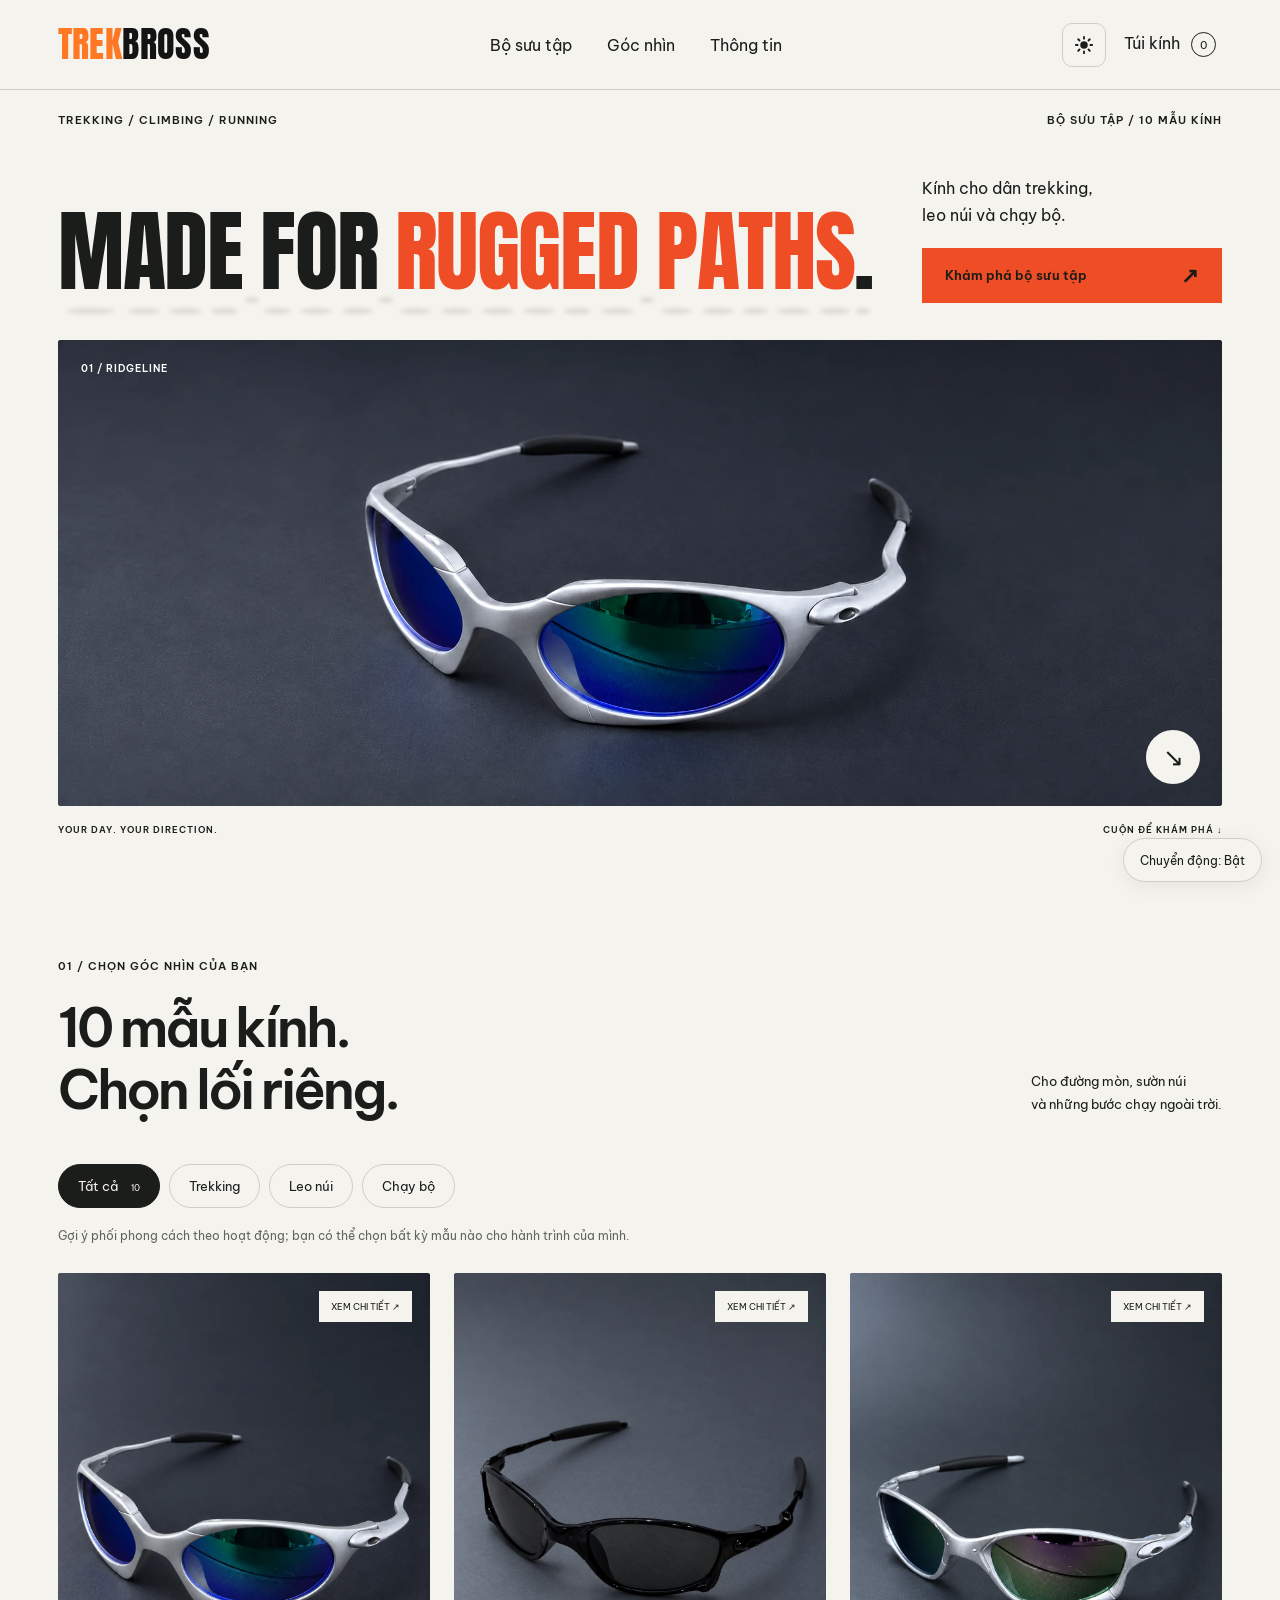
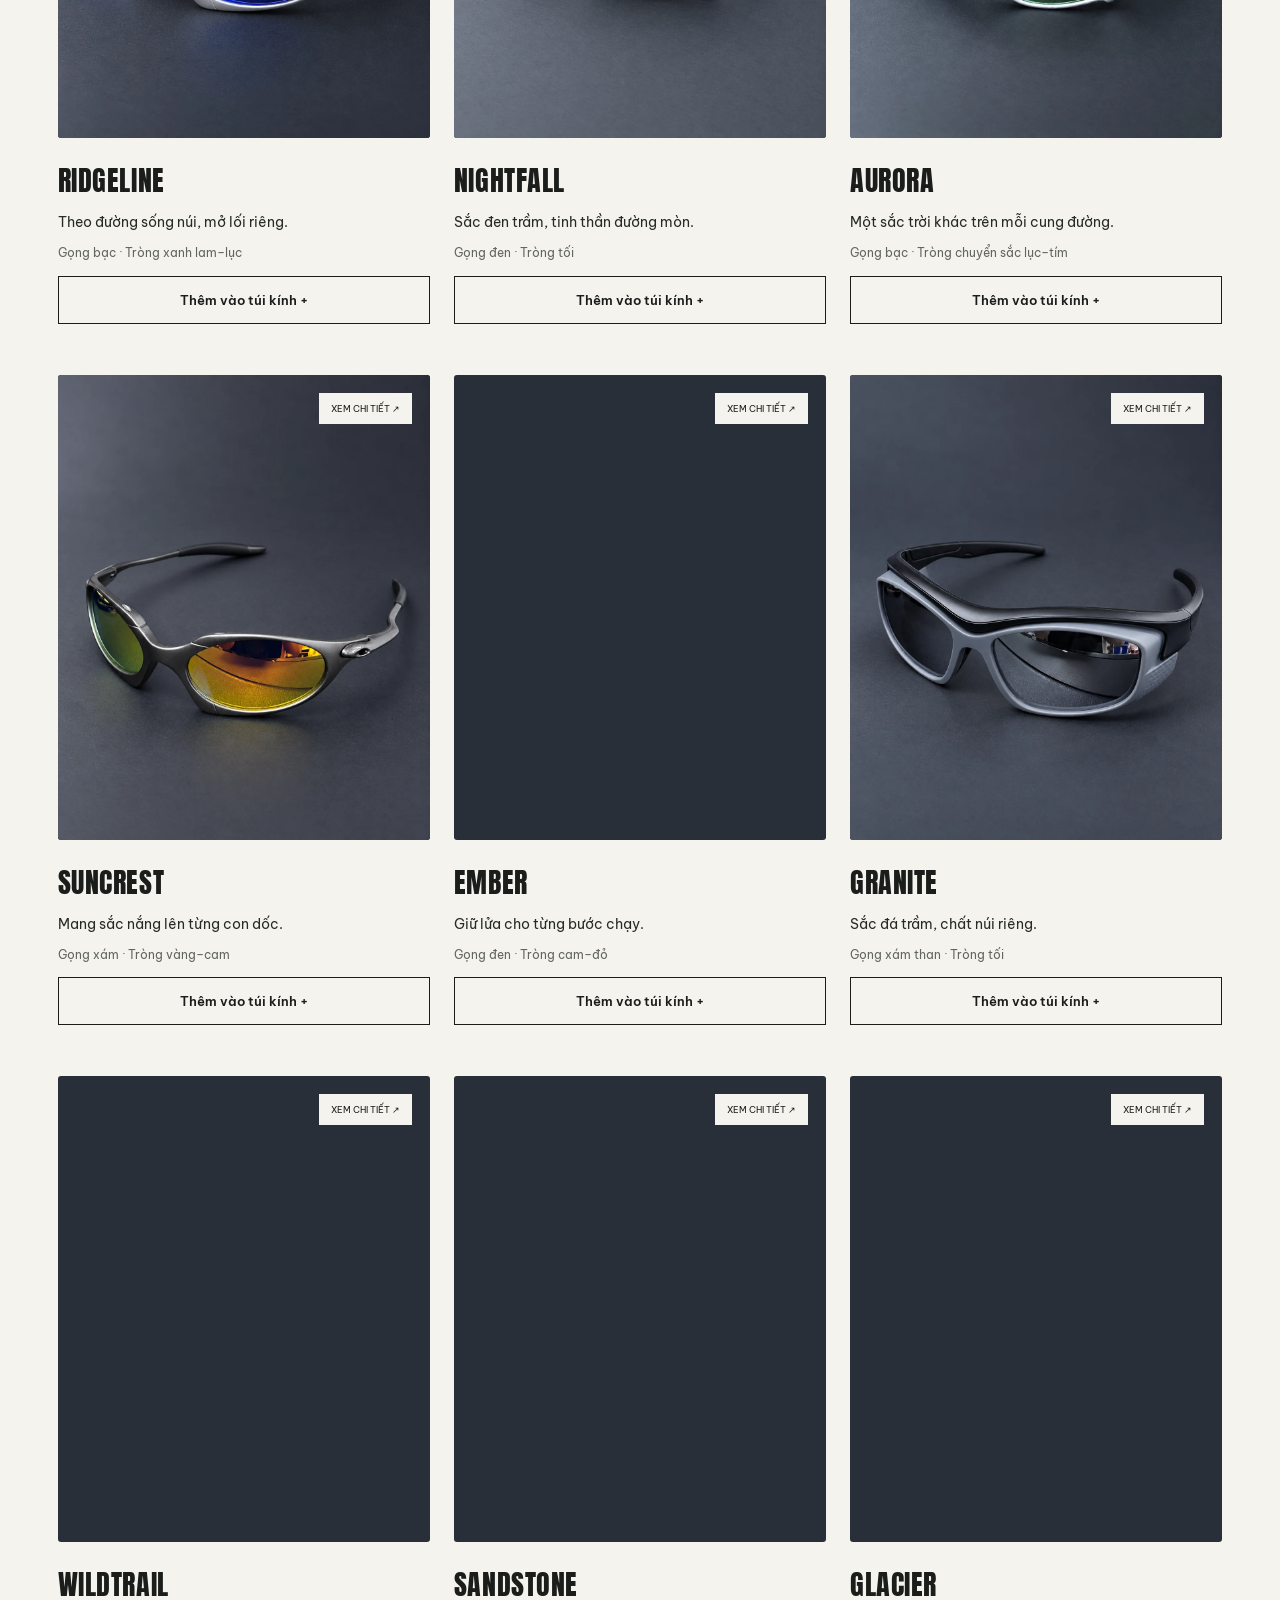
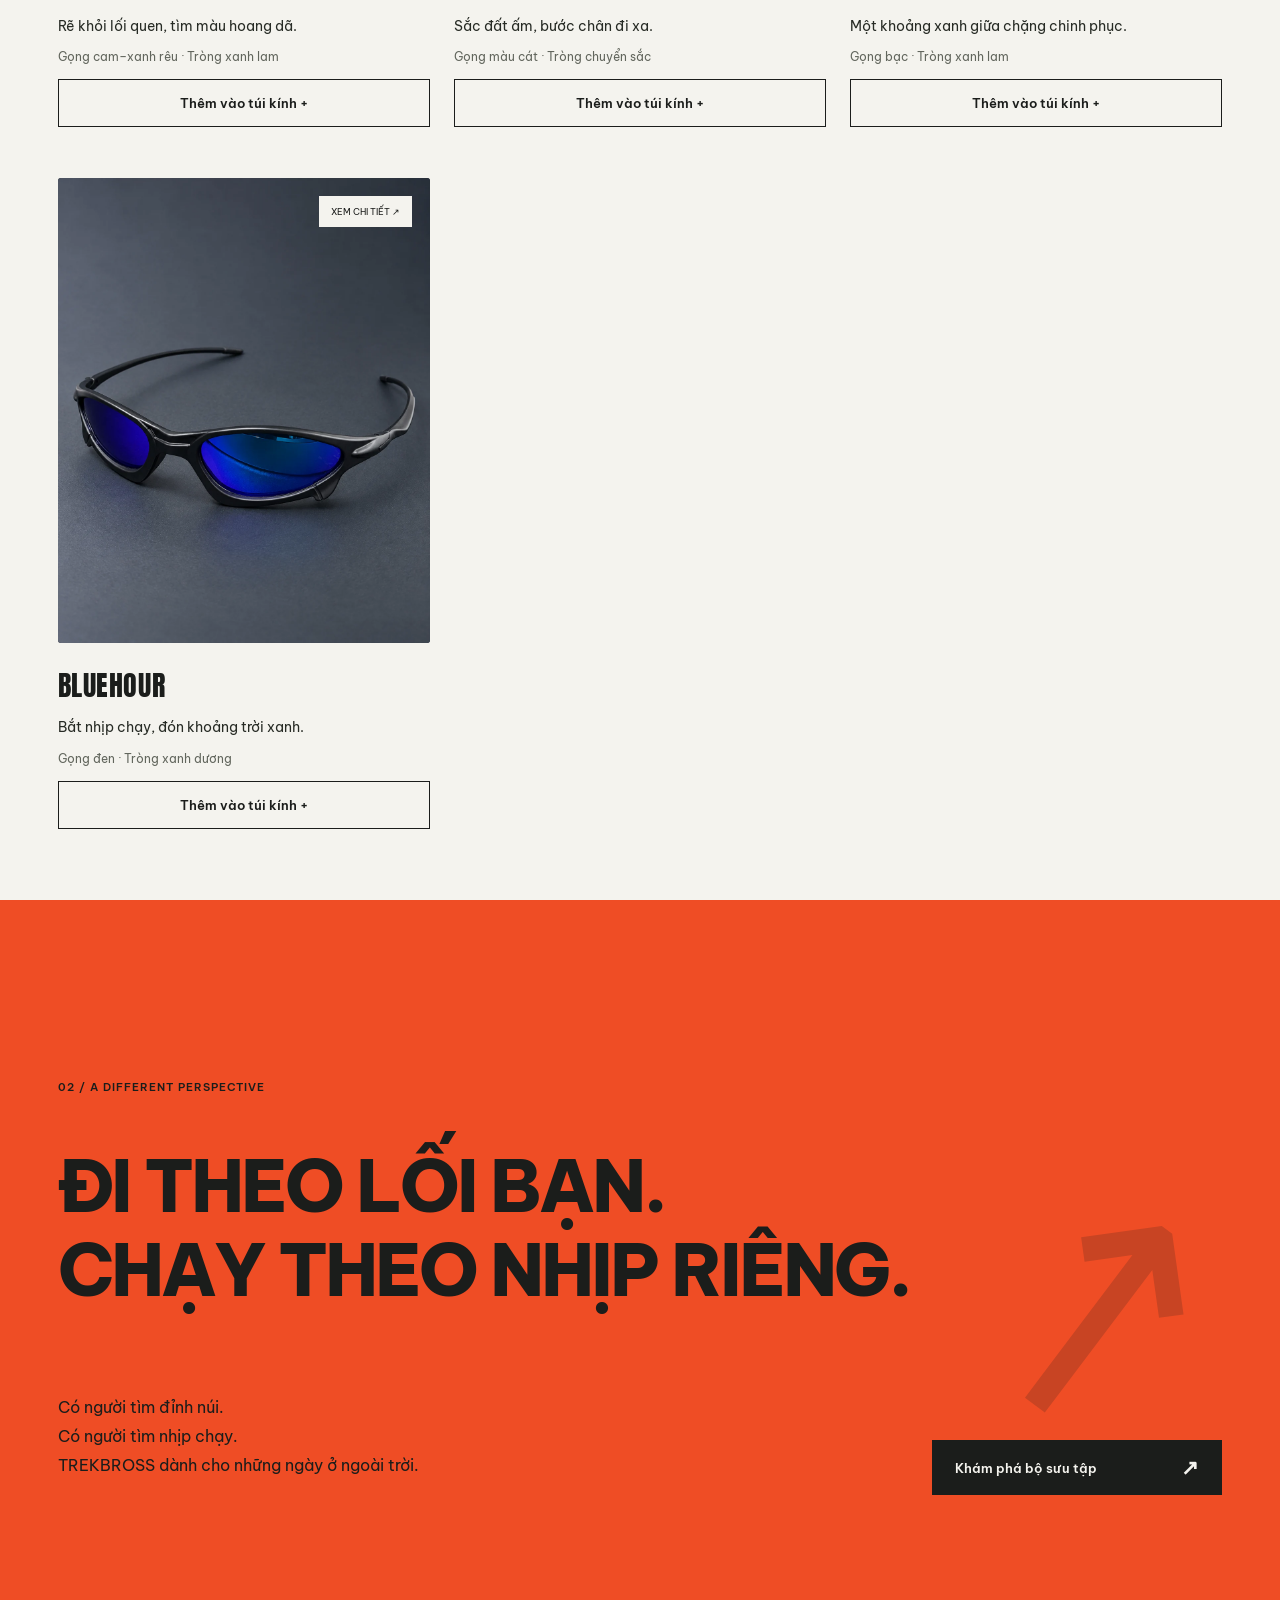
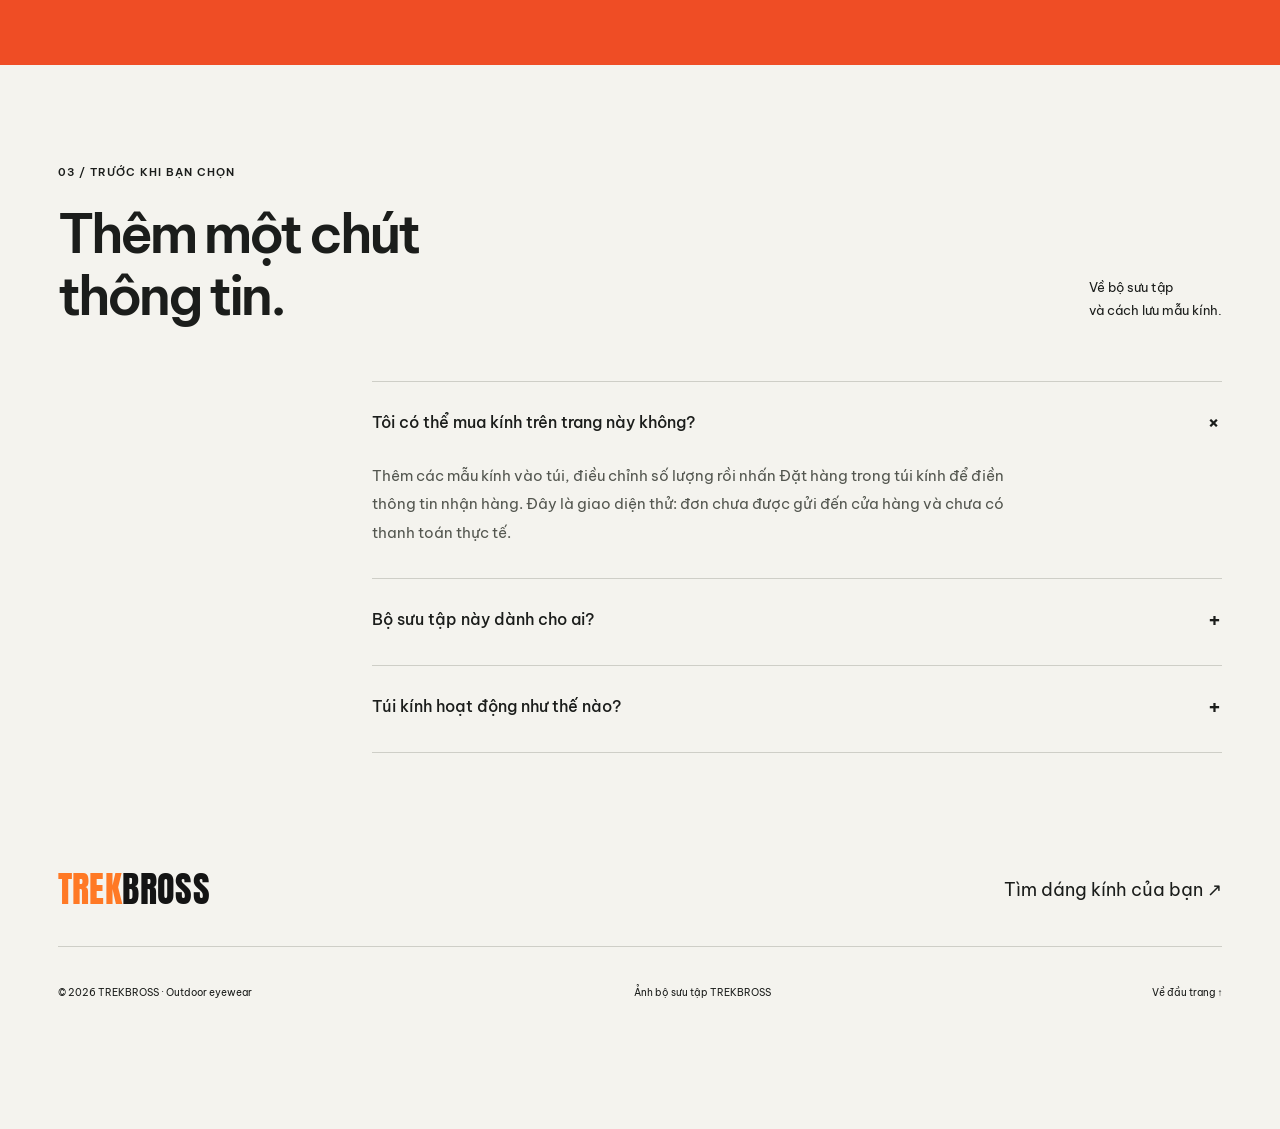
==== commit bac15ef8: "Fit animated hero slogan across its column as in the marked reference" ====
--- a/index.html
+++ b/index.html
@@ -1,12 +1,12 @@
 <!doctype html>
-<html lang="vi" data-type="product"><head><meta charset="utf-8"><meta name="viewport" content="width=device-width,initial-scale=1"><meta name="page-type" content="product"><meta name="site-kind" content="other"><title>TREKBROSS — Kính mắt cho những ngày chuyển động</title><meta name="description" content="Bộ sưu tập 10 mẫu kính TREKBROSS dành cho trekking, leo núi và chạy bộ. Khám phá và lưu mẫu bạn yêu thích."><meta property="og:title" content="TREKBROSS — MADE FOR RUGGED PATHS."><meta property="og:description" content="Kính mắt cho những ngày chuyển động."><meta property="og:image" content="assets/ridgeline-hero.webp"><meta name="theme-color" content="#f4f3ee"><link rel="icon" href="data:image/svg+xml,%3Csvg xmlns='http://www.w3.org/2000/svg' viewBox='0 0 64 64'%3E%3Crect width='64' height='64' fill='%23ef4d25'/%3E%3Ctext x='12' y='49' font-family='Arial' font-weight='bold' font-size='48' fill='white'%3ET%3C/text%3E%3C/svg%3E"><link rel="preload" href="assets/anton.ttf" as="font" type="font/ttf" crossorigin><link rel="stylesheet" href="style.css"><link rel="stylesheet" href="motion.css"><link rel="stylesheet" href="loupe.css"><link rel="stylesheet" href="ripple.css"><link rel="stylesheet" href="decode.css"><link rel="stylesheet" href="theme.css"><link rel="stylesheet" href="layout.css?v=20261111-5"></head>
+<html lang="vi" data-type="product"><head><meta charset="utf-8"><meta name="viewport" content="width=device-width,initial-scale=1"><meta name="page-type" content="product"><meta name="site-kind" content="other"><title>TREKBROSS — Kính mắt cho những ngày chuyển động</title><meta name="description" content="Bộ sưu tập 10 mẫu kính TREKBROSS dành cho trekking, leo núi và chạy bộ. Khám phá và lưu mẫu bạn yêu thích."><meta property="og:title" content="TREKBROSS — MADE FOR RUGGED PATHS."><meta property="og:description" content="Kính mắt cho những ngày chuyển động."><meta property="og:image" content="assets/ridgeline-hero.webp"><meta name="theme-color" content="#f4f3ee"><link rel="icon" href="data:image/svg+xml,%3Csvg xmlns='http://www.w3.org/2000/svg' viewBox='0 0 64 64'%3E%3Crect width='64' height='64' fill='%23ef4d25'/%3E%3Ctext x='12' y='49' font-family='Arial' font-weight='bold' font-size='48' fill='white'%3ET%3C/text%3E%3C/svg%3E"><link rel="preload" href="assets/anton.ttf" as="font" type="font/ttf" crossorigin><link rel="stylesheet" href="style.css"><link rel="stylesheet" href="motion.css"><link rel="stylesheet" href="loupe.css"><link rel="stylesheet" href="ripple.css"><link rel="stylesheet" href="decode.css"><link rel="stylesheet" href="theme.css"><link rel="stylesheet" href="layout.css?v=20261111-6"></head>
 <body><a class="skip" href="#main">Đến nội dung</a><header><a class="logo" href="#top" aria-label="TREKBROSS trang chủ"><span class="logo-trek">TREK</span><span class="logo-bross">BROSS</span></a><nav aria-label="Điều hướng"><a href="#collection">Bộ sưu tập</a><a href="#perspective">Góc nhìn</a><a href="#questions">Thông tin</a></nav><div class="nav-actions"><button id="bag-toggle" aria-haspopup="dialog">Túi kính <span id="count">0</span></button><button id="menu-toggle" aria-expanded="false" aria-controls="mobile-nav">Menu <span>☰</span></button></div></header><div id="mobile-nav" hidden><a href="#collection">Bộ sưu tập ↗</a><a href="#perspective">Góc nhìn ↗</a><a href="#questions">Thông tin ↗</a></div>
 <main id="main"><section class="hero" id="top" data-enter><div class="hero-top"><p class="eyebrow">TREKKING / CLIMBING / RUNNING</p><p class="edition">BỘ SƯU TẬP / 10 MẪU KÍNH</p></div><div class="hero-title"><h1>MADE FOR <span>RUGGED PATHS</span>.</h1><div class="hero-copy"><p>Kính cho dân trekking,<br>leo núi và chạy bộ.</p><a class="button" href="#collection">Khám phá bộ sưu tập <span>↗</span></a></div></div><div class="hero-photo"><img src="assets/ridgeline-hero.webp" width="1983" height="793" alt="Kính RIDGELINE gọng bạc, tròng xanh lam–lục" fetchpriority="high" data-source="client" data-subject="eyewear"><span class="photo-index">01 / RIDGELINE</span><a class="round-link" href="#collection" aria-label="Xem bộ sưu tập">↘</a></div><div class="hero-bottom"><span>YOUR DAY. YOUR DIRECTION.</span><span>CUỘN ĐỂ KHÁM PHÁ ↓</span></div></section>
 <section class="collection" id="collection"><div class="section-head"><div><p class="eyebrow">01 / CHỌN GÓC NHÌN CỦA BẠN</p><h2>10 mẫu kính.<br>Chọn lối riêng.</h2></div><p>Cho đường mòn, sườn núi<br>và những bước chạy ngoài trời.</p></div><div class="filters" role="group" aria-label="Khám phá kính theo hoạt động"><button class="active" data-filter="all" aria-pressed="true">Tất cả <small>10</small></button><button data-filter="trekking" aria-pressed="false">Trekking</button><button data-filter="mountain" aria-pressed="false">Leo núi</button><button data-filter="running" aria-pressed="false">Chạy bộ</button></div><p class="filter-note">Gợi ý phối phong cách theo hoạt động; bạn có thể chọn bất kỳ mẫu nào cho hành trình của mình.</p><div class="products"><article class="product" data-category="trekking"><button class="product-photo" data-open="ridgeline" aria-label="Xem kính RIDGELINE"><img src="assets/ridgeline.webp" width="1122" height="1402" alt="Kính RIDGELINE, gọng bạc · tròng xanh lam–lục" loading="lazy" decoding="async" data-source="client" data-subject="eyewear"><span>XEM CHI TIẾT ↗</span></button><div class="product-info"><div><h3>RIDGELINE</h3><p class="product-subtitle">Theo đường sống núi, mở lối riêng.</p><p class="product-colour">Gọng bạc · Tròng xanh lam–lục</p></div><button class="order-card-button" data-add="ridgeline">Thêm vào túi kính +</button></div></article><article class="product" data-category="trekking"><button class="product-photo" data-open="nightfall" aria-label="Xem kính NIGHTFALL"><img src="assets/nightfall.webp" width="1122" height="1402" alt="Kính NIGHTFALL, gọng đen · tròng tối" loading="lazy" decoding="async" data-source="client" data-subject="eyewear"><span>XEM CHI TIẾT ↗</span></button><div class="product-info"><div><h3>NIGHTFALL</h3><p class="product-subtitle">Sắc đen trầm, tinh thần đường mòn.</p><p class="product-colour">Gọng đen · Tròng tối</p></div><button class="order-card-button" data-add="nightfall">Thêm vào túi kính +</button></div></article><article class="product" data-category="mountain"><button class="product-photo" data-open="aurora" aria-label="Xem kính AURORA"><img src="assets/aurora.webp" width="1122" height="1402" alt="Kính AURORA, gọng bạc · tròng chuyển sắc lục–tím" loading="lazy" decoding="async" data-source="client" data-subject="eyewear"><span>XEM CHI TIẾT ↗</span></button><div class="product-info"><div><h3>AURORA</h3><p class="product-subtitle">Một sắc trời khác trên mỗi cung đường.</p><p class="product-colour">Gọng bạc · Tròng chuyển sắc lục–tím</p></div><button class="order-card-button" data-add="aurora">Thêm vào túi kính +</button></div></article><article class="product" data-category="mountain"><button class="product-photo" data-open="suncrest" aria-label="Xem kính SUNCREST"><img src="assets/suncrest.webp" width="1122" height="1402" alt="Kính SUNCREST, gọng xám · tròng vàng–cam" loading="lazy" decoding="async" data-source="client" data-subject="eyewear"><span>XEM CHI TIẾT ↗</span></button><div class="product-info"><div><h3>SUNCREST</h3><p class="product-subtitle">Mang sắc nắng lên từng con dốc.</p><p class="product-colour">Gọng xám · Tròng vàng–cam</p></div><button class="order-card-button" data-add="suncrest">Thêm vào túi kính +</button></div></article><article class="product" data-category="running"><button class="product-photo" data-open="ember" aria-label="Xem kính EMBER"><img src="assets/ember.webp" width="1122" height="1402" alt="Kính EMBER, gọng đen · tròng cam–đỏ" loading="lazy" decoding="async" data-source="client" data-subject="eyewear"><span>XEM CHI TIẾT ↗</span></button><div class="product-info"><div><h3>EMBER</h3><p class="product-subtitle">Giữ lửa cho từng bước chạy.</p><p class="product-colour">Gọng đen · Tròng cam–đỏ</p></div><button class="order-card-button" data-add="ember">Thêm vào túi kính +</button></div></article><article class="product" data-category="mountain"><button class="product-photo" data-open="granite" aria-label="Xem kính GRANITE"><img src="assets/granite.webp" width="1122" height="1402" alt="Kính GRANITE, gọng xám than · tròng tối" loading="lazy" decoding="async" data-source="client" data-subject="eyewear"><span>XEM CHI TIẾT ↗</span></button><div class="product-info"><div><h3>GRANITE</h3><p class="product-subtitle">Sắc đá trầm, chất núi riêng.</p><p class="product-colour">Gọng xám than · Tròng tối</p></div><button class="order-card-button" data-add="granite">Thêm vào túi kính +</button></div></article><article class="product" data-category="trekking"><button class="product-photo" data-open="wildtrail" aria-label="Xem kính WILDTRAIL"><img src="assets/wildtrail.webp" width="1122" height="1402" alt="Kính WILDTRAIL, gọng cam–xanh rêu · tròng xanh lam" loading="lazy" decoding="async" data-source="client" data-subject="eyewear"><span>XEM CHI TIẾT ↗</span></button><div class="product-info"><div><h3>WILDTRAIL</h3><p class="product-subtitle">Rẽ khỏi lối quen, tìm màu hoang dã.</p><p class="product-colour">Gọng cam–xanh rêu · Tròng xanh lam</p></div><button class="order-card-button" data-add="wildtrail">Thêm vào túi kính +</button></div></article><article class="product" data-category="trekking"><button class="product-photo" data-open="sandstone" aria-label="Xem kính SANDSTONE"><img src="assets/sandstone.webp" width="1122" height="1402" alt="Kính SANDSTONE, gọng màu cát · tròng chuyển sắc" loading="lazy" decoding="async" data-source="client" data-subject="eyewear"><span>XEM CHI TIẾT ↗</span></button><div class="product-info"><div><h3>SANDSTONE</h3><p class="product-subtitle">Sắc đất ấm, bước chân đi xa.</p><p class="product-colour">Gọng màu cát · Tròng chuyển sắc</p></div><button class="order-card-button" data-add="sandstone">Thêm vào túi kính +</button></div></article><article class="product" data-category="mountain"><button class="product-photo" data-open="glacier" aria-label="Xem kính GLACIER"><img src="assets/glacier.webp" width="1122" height="1402" alt="Kính GLACIER, gọng bạc · tròng xanh lam" loading="lazy" decoding="async" data-source="client" data-subject="eyewear"><span>XEM CHI TIẾT ↗</span></button><div class="product-info"><div><h3>GLACIER</h3><p class="product-subtitle">Một khoảng xanh giữa chặng chinh phục.</p><p class="product-colour">Gọng bạc · Tròng xanh lam</p></div><button class="order-card-button" data-add="glacier">Thêm vào túi kính +</button></div></article><article class="product" data-category="running"><button class="product-photo" data-open="bluehour" aria-label="Xem kính BLUEHOUR"><img src="assets/bluehour.webp" width="1122" height="1402" alt="Kính BLUEHOUR, gọng đen · tròng xanh dương" loading="lazy" decoding="async" data-source="client" data-subject="eyewear"><span>XEM CHI TIẾT ↗</span></button><div class="product-info"><div><h3>BLUEHOUR</h3><p class="product-subtitle">Bắt nhịp chạy, đón khoảng trời xanh.</p><p class="product-colour">Gọng đen · Tròng xanh dương</p></div><button class="order-card-button" data-add="bluehour">Thêm vào túi kính +</button></div></article></div></section>
 <section class="perspective" id="perspective"><div class="statement"><p class="eyebrow">02 / A DIFFERENT PERSPECTIVE</p><h2>ĐI THEO LỐI BẠN.<br>CHẠY THEO NHỊP RIÊNG.</h2><div class="statement-bottom"><p>Có người tìm đỉnh núi.<br>Có người tìm nhịp chạy.<br>TREKBROSS dành cho những ngày ở ngoài trời.</p><a class="button dark" href="#collection">Khám phá bộ sưu tập <span>↗</span></a></div><div class="giant-mark" aria-hidden="true">↗</div></div></section>
 <section class="questions" id="questions"><div class="section-head"><div><p class="eyebrow">03 / TRƯỚC KHI BẠN CHỌN</p><h2>Thêm một chút<br>thông tin.</h2></div><p>Về bộ sưu tập<br>và cách lưu mẫu kính.</p></div><div class="faq"><details open><summary>Tôi có thể mua kính trên trang này không?<span>+</span></summary><p>Thêm các mẫu kính vào túi, điều chỉnh số lượng rồi nhấn Đặt hàng trong túi kính để điền thông tin nhận hàng. Đây là giao diện thử: đơn chưa được gửi đến cửa hàng và chưa có thanh toán thực tế.</p></details><details><summary>Bộ sưu tập này dành cho ai?<span>+</span></summary><p>Bộ sưu tập dành cho người yêu trekking, leo núi và chạy bộ. Cả 10 ảnh kính đều thuộc bộ sưu tập do TREKBROSS cung cấp. Tên mẫu được đặt riêng theo cảm hứng núi rừng và đường mòn.</p></details><details><summary>Túi kính hoạt động như thế nào?<span>+</span></summary><p>Nhấn Thêm vào túi kính trên mẫu bạn thích. Mở túi để tăng, giảm số lượng, bỏ mẫu hoặc đặt hàng tất cả sản phẩm trong túi. Túi được lưu trên trình duyệt này.</p></details></div><footer><div class="footer-top"><a class="logo" href="#top"><span class="logo-trek">TREK</span><span class="logo-bross">BROSS</span></a><a href="#collection">Tìm dáng kính của bạn ↗</a></div><div class="footer-bottom"><span>© 2026 TREKBROSS · Outdoor eyewear</span><a href="credits.html">Ảnh bộ sưu tập TREKBROSS</a><a href="#top">Về đầu trang ↑</a></div></footer></section></main>
 <dialog id="product-dialog"><button class="close" data-close aria-label="Đóng chi tiết">×</button><img id="dialog-image" src="assets/ridgeline.webp" alt="" width="600" height="600"><div class="dialog-copy"><p class="eyebrow">THE TREKBROSS EDIT</p><h2 id="dialog-name"></h2><p id="dialog-subtitle" class="dialog-subtitle"></p><p id="dialog-description"></p><p class="note">Giá: Theo sản phẩm · Bản thử đặt hàng</p><button id="dialog-add" class="button">Thêm vào túi kính <span>+</span></button></div></dialog>
-<dialog id="bag-dialog"><div class="bag-head"><h2>Túi kính của bạn</h2><button class="close" data-close aria-label="Đóng túi kính">×</button></div><div id="bag-items"></div><p class="note">Điều chỉnh số lượng rồi đặt hàng toàn bộ kính trong túi. Đây là giao diện thử, đơn chưa được gửi.</p><button id="bag-checkout" class="button" disabled>Đặt hàng <span>↗</span></button><button class="bag-continue" data-close>Tiếp tục khám phá</button></dialog><dialog id="order-dialog" aria-labelledby="order-title"><div class="order-heading"><h2 id="order-title">Đặt hàng TREKBROSS</h2><button class="order-close" data-close aria-label="Đóng đặt hàng">×</button></div><div id="order-products" aria-label="Sản phẩm trong đơn"></div><button type="button" id="order-back" class="order-back">← Chỉnh sửa túi kính</button><form id="order-form" novalidate><fieldset><legend>Thông tin nhận hàng</legend><div class="order-field"><label for="order-fullname">Họ và tên</label><input id="order-fullname" name="fullname" placeholder="Họ và tên" autocomplete="name" required maxlength="100" aria-describedby="fullname-error"><p id="fullname-error" class="field-error" hidden></p></div><div class="order-field"><label for="order-phone">Số điện thoại</label><input id="order-phone" name="phone" type="tel" placeholder="Số điện thoại" autocomplete="tel" required maxlength="20" aria-describedby="phone-error"><p id="phone-error" class="field-error" hidden></p></div><div class="order-field"><label for="order-address">Địa chỉ nhận hàng</label><input id="order-address" name="address" placeholder="Địa chỉ nhận hàng" autocomplete="street-address" required maxlength="300" aria-describedby="address-error"><p id="address-error" class="field-error" hidden></p></div><div class="order-field"><label for="order-notes">Ghi chú cho đơn hàng <span>(không bắt buộc)</span></label><textarea id="order-notes" name="notes" placeholder="Ghi chú cho đơn hàng" rows="2" maxlength="1000"></textarea></div></fieldset><div class="payment-line"><strong>Thanh toán</strong><span>COD</span></div><p class="cod-description">Thanh toán khi nhận hàng</p><button class="order-submit" type="submit">XÁC NHẬN ĐẶT HÀNG</button><p class="order-demo-note">Minh họa giao diện, chưa kết nối hệ thống đặt hàng.</p></form><div id="order-review" hidden tabindex="-1"><h3>Bản xem thử đơn hàng</h3><p class="review-notice" role="status">Đơn chưa được gửi đến cửa hàng. Thông tin chỉ dùng để xem thử trên trang này.</p><dl id="review-details"></dl><div class="review-actions"><button id="order-edit" type="button">Chỉnh sửa thông tin</button><button class="order-submit" type="button" data-close>Hoàn tất xem thử</button></div></div></dialog><div id="toast" role="status" aria-live="polite"></div><script src="app.js"></script><script src="motion.js"></script><script src="loupe.js"></script><script src="ripple.js?v=20261111-5"></script><script src="decode.js"></script><script src="theme.js"></script></body></html>
+<dialog id="bag-dialog"><div class="bag-head"><h2>Túi kính của bạn</h2><button class="close" data-close aria-label="Đóng túi kính">×</button></div><div id="bag-items"></div><p class="note">Điều chỉnh số lượng rồi đặt hàng toàn bộ kính trong túi. Đây là giao diện thử, đơn chưa được gửi.</p><button id="bag-checkout" class="button" disabled>Đặt hàng <span>↗</span></button><button class="bag-continue" data-close>Tiếp tục khám phá</button></dialog><dialog id="order-dialog" aria-labelledby="order-title"><div class="order-heading"><h2 id="order-title">Đặt hàng TREKBROSS</h2><button class="order-close" data-close aria-label="Đóng đặt hàng">×</button></div><div id="order-products" aria-label="Sản phẩm trong đơn"></div><button type="button" id="order-back" class="order-back">← Chỉnh sửa túi kính</button><form id="order-form" novalidate><fieldset><legend>Thông tin nhận hàng</legend><div class="order-field"><label for="order-fullname">Họ và tên</label><input id="order-fullname" name="fullname" placeholder="Họ và tên" autocomplete="name" required maxlength="100" aria-describedby="fullname-error"><p id="fullname-error" class="field-error" hidden></p></div><div class="order-field"><label for="order-phone">Số điện thoại</label><input id="order-phone" name="phone" type="tel" placeholder="Số điện thoại" autocomplete="tel" required maxlength="20" aria-describedby="phone-error"><p id="phone-error" class="field-error" hidden></p></div><div class="order-field"><label for="order-address">Địa chỉ nhận hàng</label><input id="order-address" name="address" placeholder="Địa chỉ nhận hàng" autocomplete="street-address" required maxlength="300" aria-describedby="address-error"><p id="address-error" class="field-error" hidden></p></div><div class="order-field"><label for="order-notes">Ghi chú cho đơn hàng <span>(không bắt buộc)</span></label><textarea id="order-notes" name="notes" placeholder="Ghi chú cho đơn hàng" rows="2" maxlength="1000"></textarea></div></fieldset><div class="payment-line"><strong>Thanh toán</strong><span>COD</span></div><p class="cod-description">Thanh toán khi nhận hàng</p><button class="order-submit" type="submit">XÁC NHẬN ĐẶT HÀNG</button><p class="order-demo-note">Minh họa giao diện, chưa kết nối hệ thống đặt hàng.</p></form><div id="order-review" hidden tabindex="-1"><h3>Bản xem thử đơn hàng</h3><p class="review-notice" role="status">Đơn chưa được gửi đến cửa hàng. Thông tin chỉ dùng để xem thử trên trang này.</p><dl id="review-details"></dl><div class="review-actions"><button id="order-edit" type="button">Chỉnh sửa thông tin</button><button class="order-submit" type="button" data-close>Hoàn tất xem thử</button></div></div></dialog><div id="toast" role="status" aria-live="polite"></div><script src="app.js"></script><script src="motion.js"></script><script src="loupe.js"></script><script src="ripple.js?v=20261111-6"></script><script src="decode.js"></script><script src="theme.js"></script></body></html>
 
 
 
--- a/layout.css
+++ b/layout.css
@@ -23,4 +23,7 @@
 /* Single-line slogan, proportioned to its own available column. */
 .hero-title h1,.hero-title .u205 h1{font-size:clamp(22px,calc(4.5vw + 2px),74px);line-height:1.2;white-space:nowrap;letter-spacing:-.015em}
 .hero-title .u205{container-type:inline-size;padding:38px 0 12px}
-@supports (font-size:1cqw){.hero-title .u205 h1{font-size:clamp(20px,calc(7.5cqw + 2px),74px)}}
+@supports (font-size:1cqw){.hero-title .u205 h1{font-size:clamp(12px,10.6cqw,144px)}}
+
+/* Fit the animated slogan to 98% of its own column, leaving a safe right edge. */
+.hero-title .u205 h1{line-height:1.08}
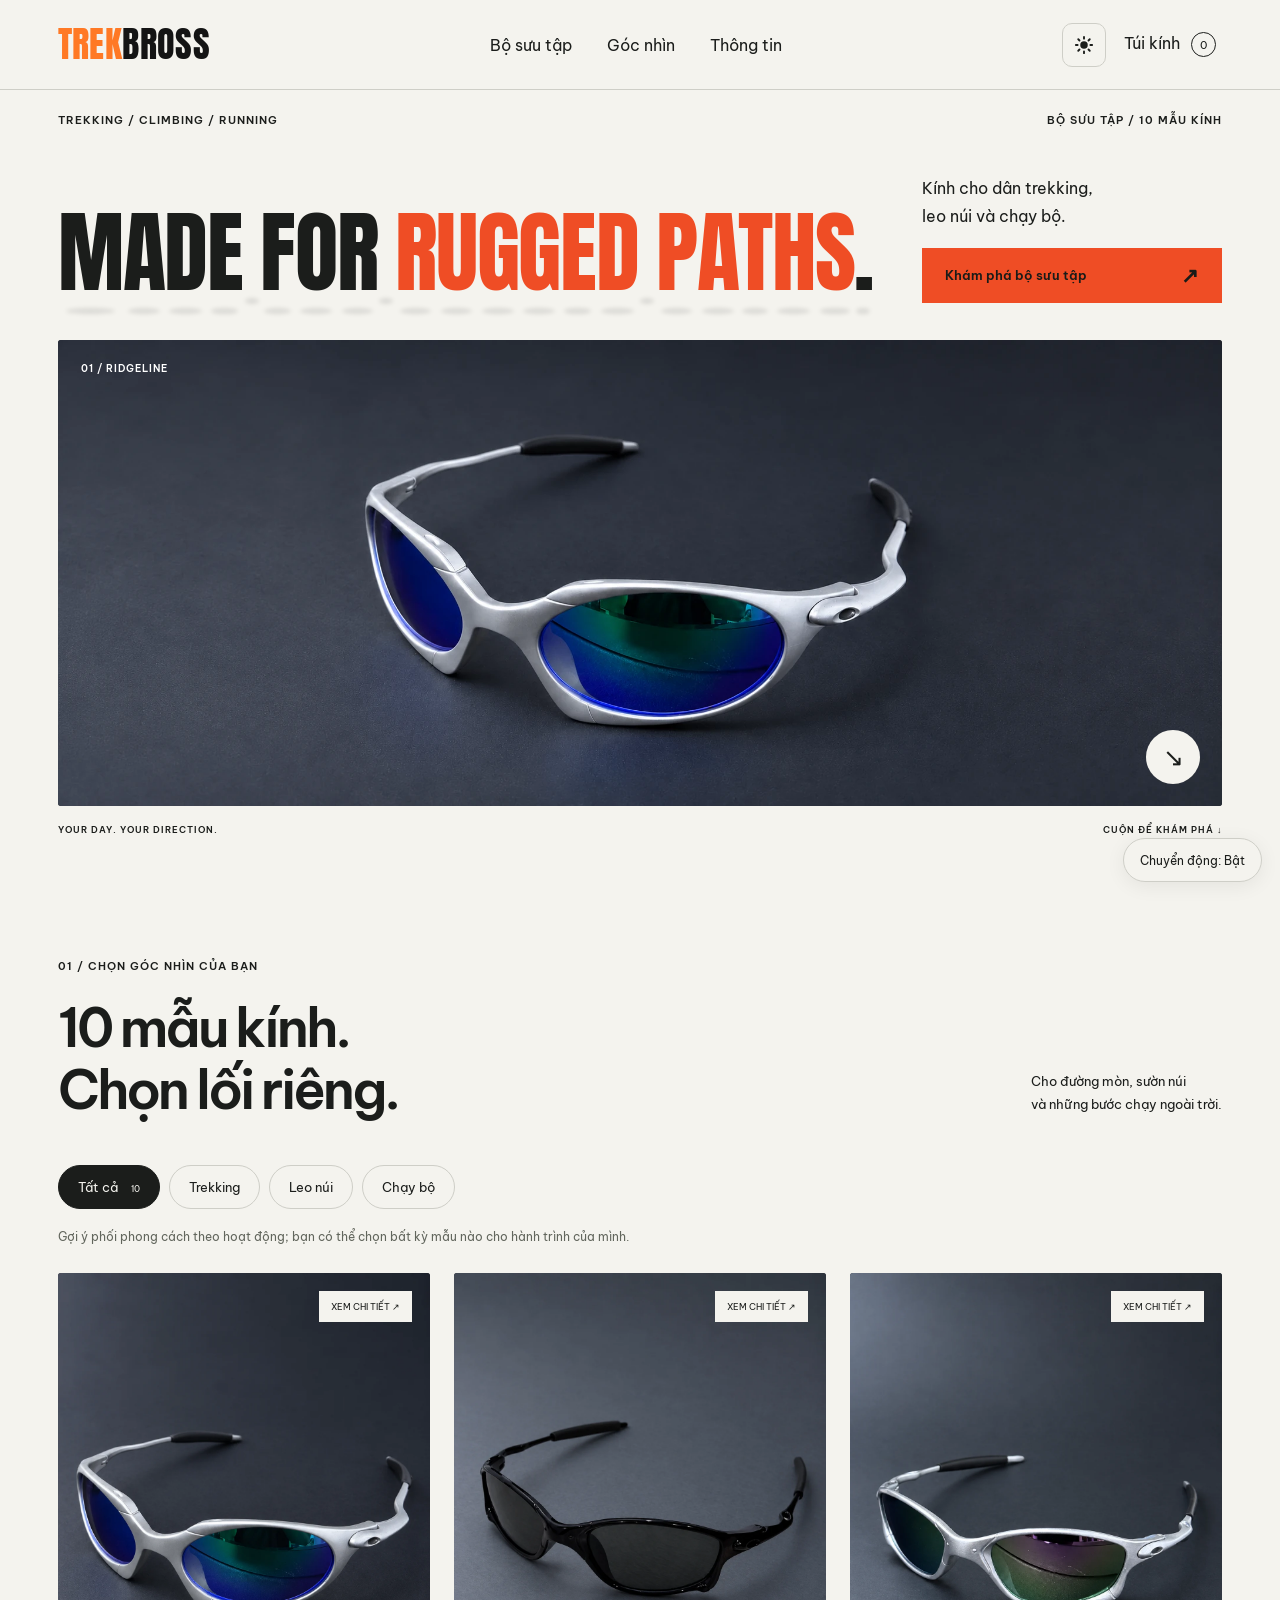
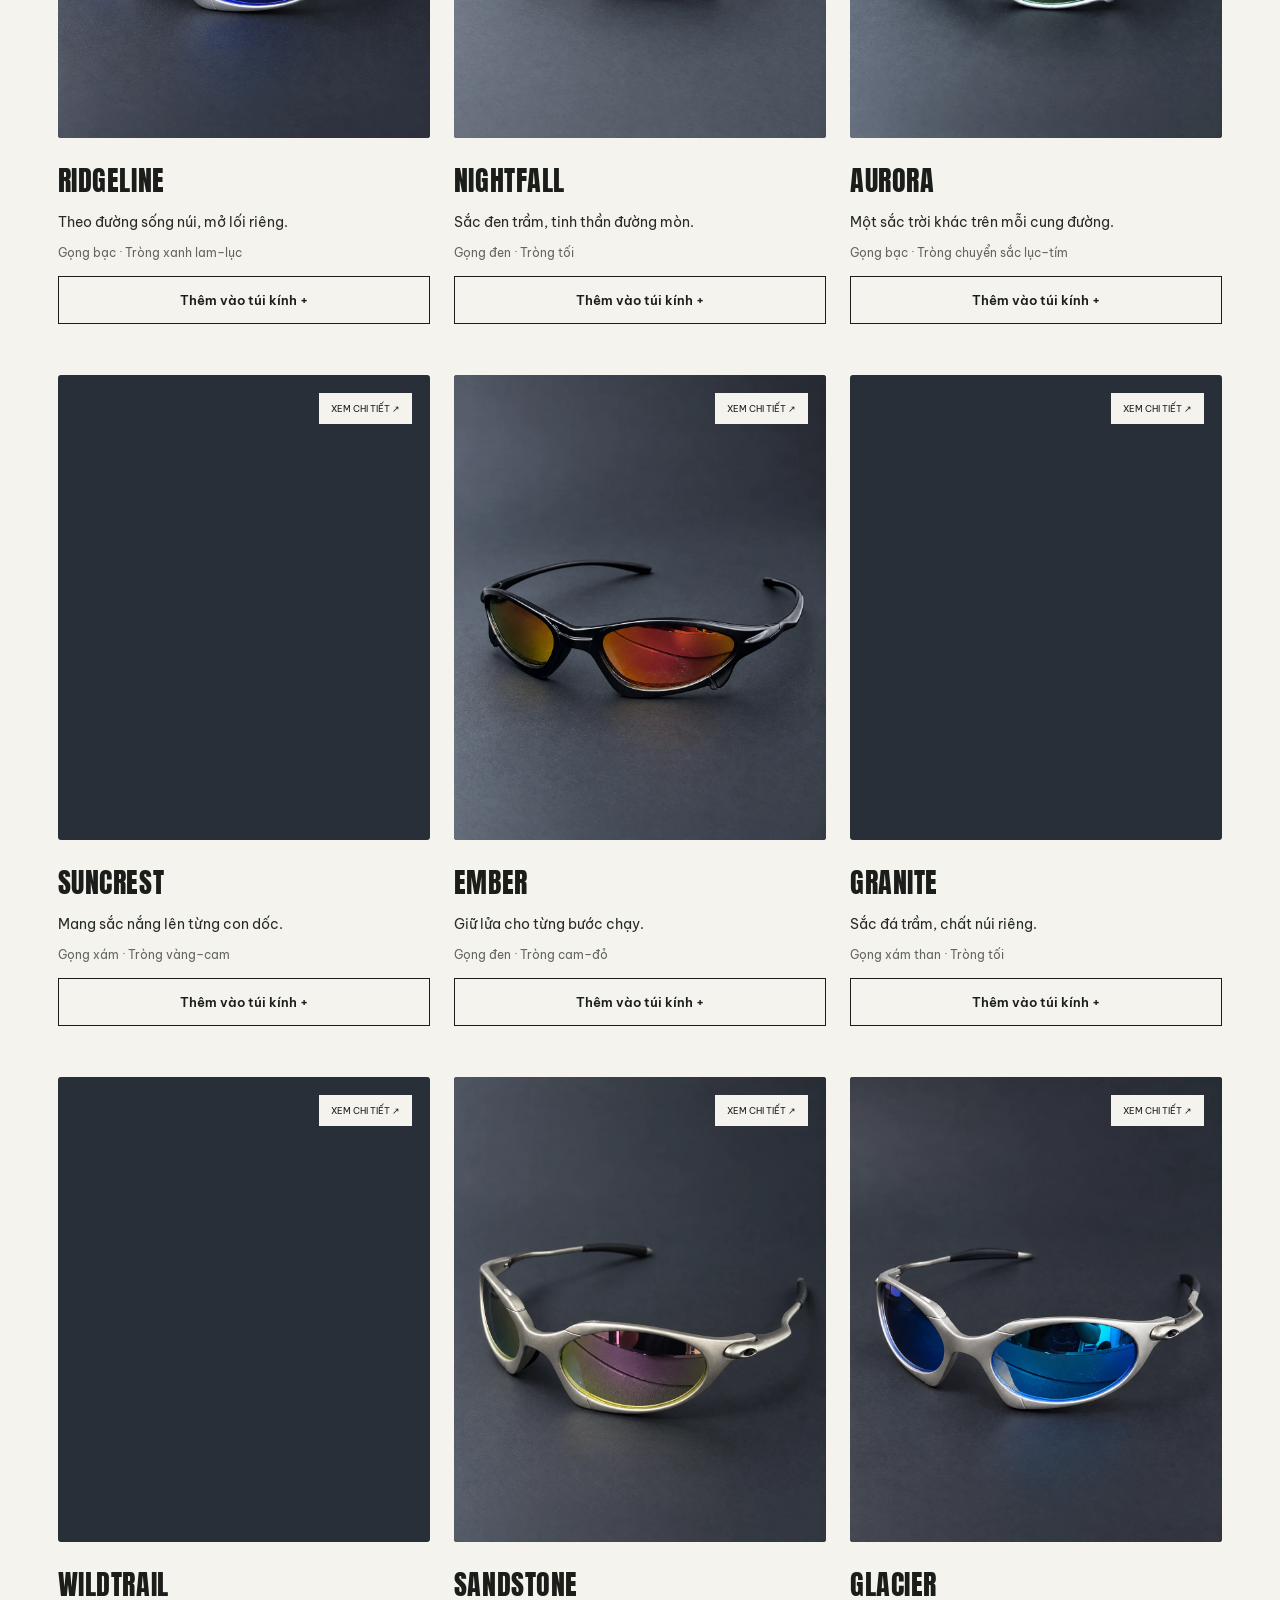
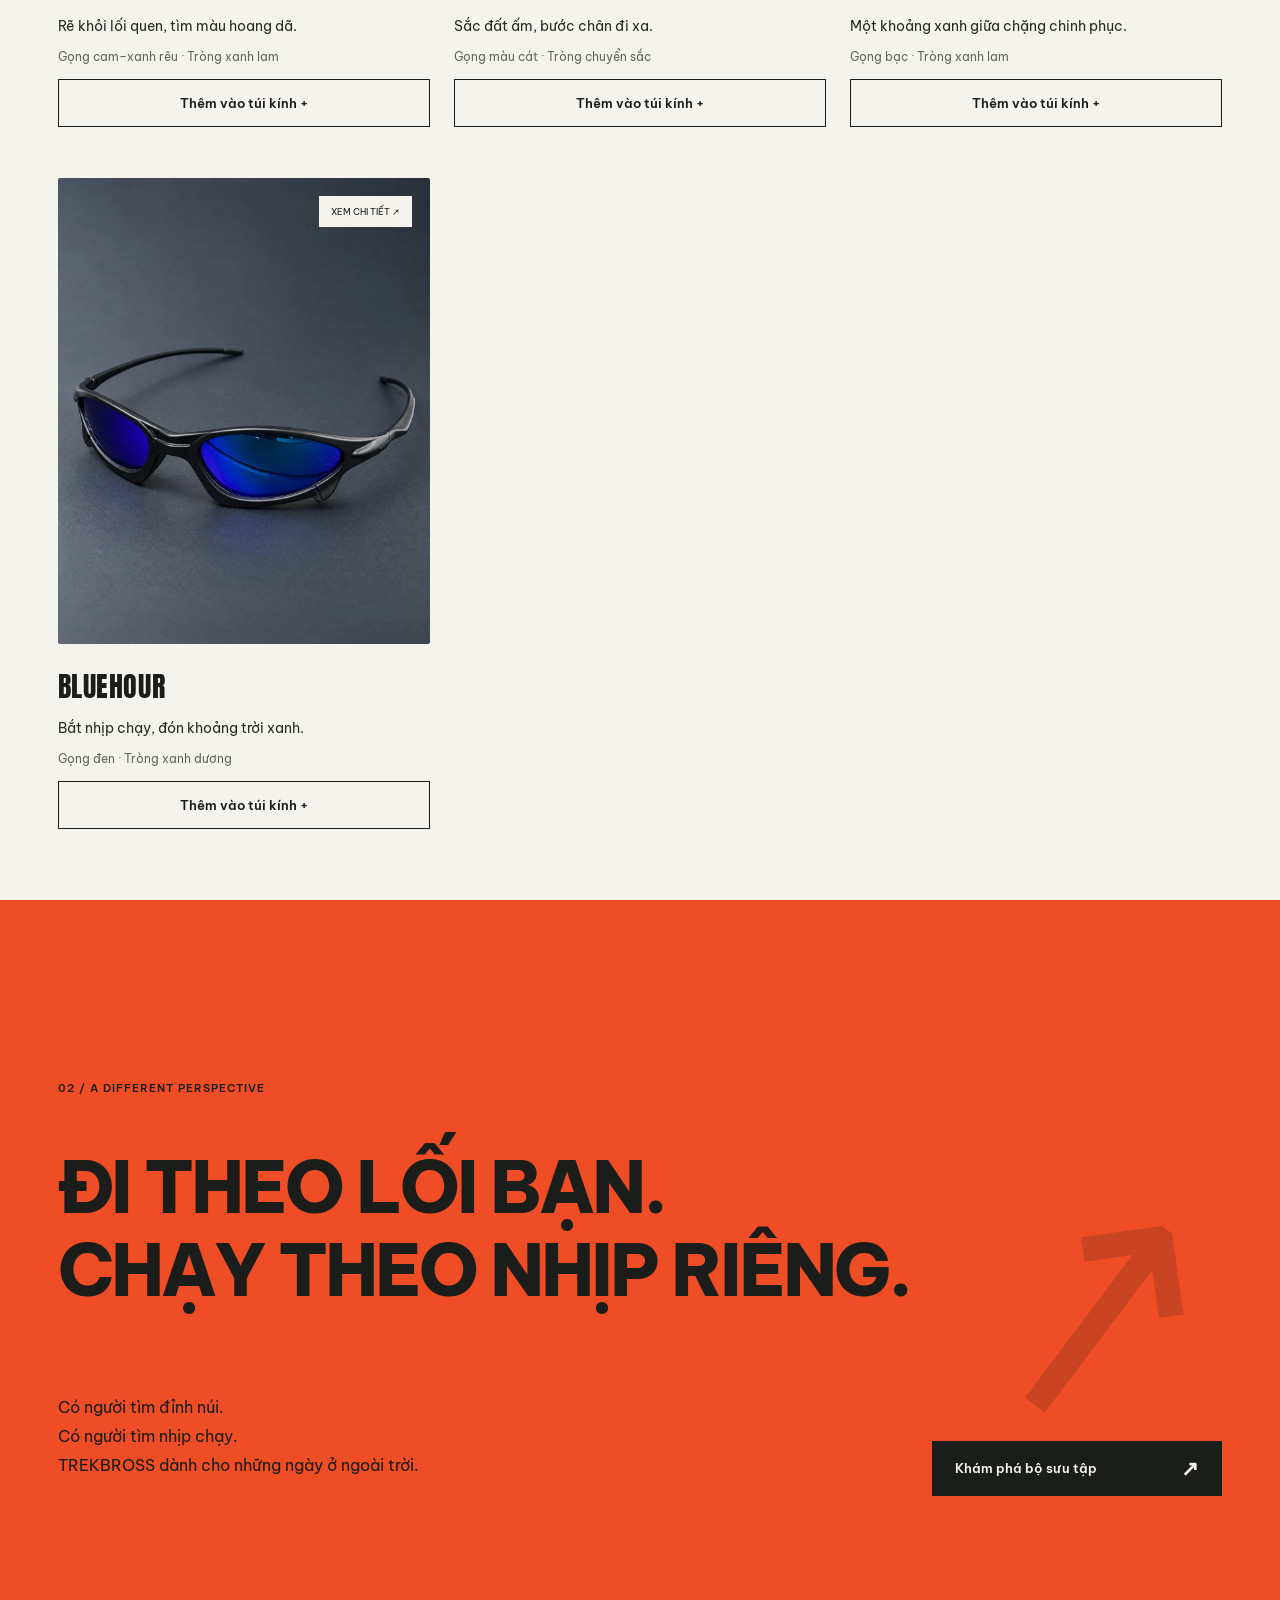
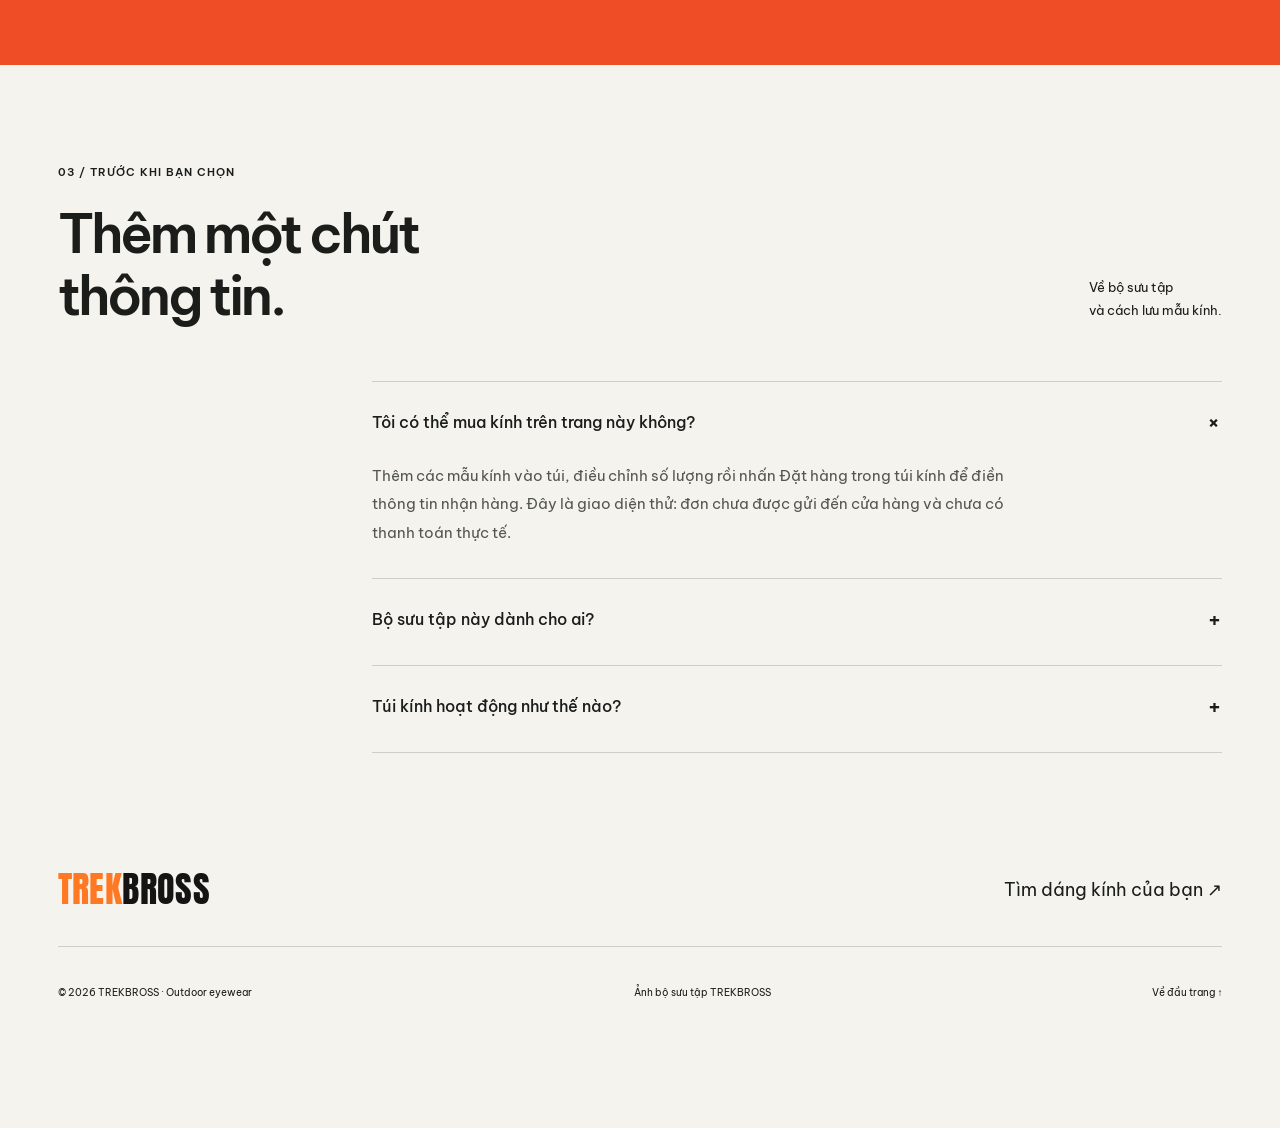
==== commit d404c06b: "Add smooth horizontal product discovery on mobile with snap, progress and filter-aware navigation" ====
--- a/index.html
+++ b/index.html
@@ -1,12 +1,12 @@
 <!doctype html>
-<html lang="vi" data-type="product"><head><meta charset="utf-8"><meta name="viewport" content="width=device-width,initial-scale=1"><meta name="page-type" content="product"><meta name="site-kind" content="other"><title>TREKBROSS — Kính mắt cho những ngày chuyển động</title><meta name="description" content="Bộ sưu tập 10 mẫu kính TREKBROSS dành cho trekking, leo núi và chạy bộ. Khám phá và lưu mẫu bạn yêu thích."><meta property="og:title" content="TREKBROSS — MADE FOR RUGGED PATHS."><meta property="og:description" content="Kính mắt cho những ngày chuyển động."><meta property="og:image" content="assets/ridgeline-hero.webp"><meta name="theme-color" content="#f4f3ee"><link rel="icon" href="data:image/svg+xml,%3Csvg xmlns='http://www.w3.org/2000/svg' viewBox='0 0 64 64'%3E%3Crect width='64' height='64' fill='%23ef4d25'/%3E%3Ctext x='12' y='49' font-family='Arial' font-weight='bold' font-size='48' fill='white'%3ET%3C/text%3E%3C/svg%3E"><link rel="preload" href="assets/anton.ttf" as="font" type="font/ttf" crossorigin><link rel="stylesheet" href="style.css"><link rel="stylesheet" href="motion.css"><link rel="stylesheet" href="loupe.css"><link rel="stylesheet" href="ripple.css"><link rel="stylesheet" href="decode.css"><link rel="stylesheet" href="theme.css"><link rel="stylesheet" href="layout.css?v=20261111-6"></head>
+<html lang="vi" data-type="product"><head><meta charset="utf-8"><meta name="viewport" content="width=device-width,initial-scale=1"><meta name="page-type" content="product"><meta name="site-kind" content="other"><title>TREKBROSS — Kính mắt cho những ngày chuyển động</title><meta name="description" content="Bộ sưu tập 10 mẫu kính TREKBROSS dành cho trekking, leo núi và chạy bộ. Khám phá và lưu mẫu bạn yêu thích."><meta property="og:title" content="TREKBROSS — MADE FOR RUGGED PATHS."><meta property="og:description" content="Kính mắt cho những ngày chuyển động."><meta property="og:image" content="assets/ridgeline-hero.webp"><meta name="theme-color" content="#f4f3ee"><link rel="icon" href="data:image/svg+xml,%3Csvg xmlns='http://www.w3.org/2000/svg' viewBox='0 0 64 64'%3E%3Crect width='64' height='64' fill='%23ef4d25'/%3E%3Ctext x='12' y='49' font-family='Arial' font-weight='bold' font-size='48' fill='white'%3ET%3C/text%3E%3C/svg%3E"><link rel="preload" href="assets/anton.ttf" as="font" type="font/ttf" crossorigin><link rel="stylesheet" href="style.css"><link rel="stylesheet" href="motion.css"><link rel="stylesheet" href="loupe.css"><link rel="stylesheet" href="ripple.css"><link rel="stylesheet" href="decode.css"><link rel="stylesheet" href="theme.css"><link rel="stylesheet" href="layout.css?v=20261111-7"></head>
 <body><a class="skip" href="#main">Đến nội dung</a><header><a class="logo" href="#top" aria-label="TREKBROSS trang chủ"><span class="logo-trek">TREK</span><span class="logo-bross">BROSS</span></a><nav aria-label="Điều hướng"><a href="#collection">Bộ sưu tập</a><a href="#perspective">Góc nhìn</a><a href="#questions">Thông tin</a></nav><div class="nav-actions"><button id="bag-toggle" aria-haspopup="dialog">Túi kính <span id="count">0</span></button><button id="menu-toggle" aria-expanded="false" aria-controls="mobile-nav">Menu <span>☰</span></button></div></header><div id="mobile-nav" hidden><a href="#collection">Bộ sưu tập ↗</a><a href="#perspective">Góc nhìn ↗</a><a href="#questions">Thông tin ↗</a></div>
 <main id="main"><section class="hero" id="top" data-enter><div class="hero-top"><p class="eyebrow">TREKKING / CLIMBING / RUNNING</p><p class="edition">BỘ SƯU TẬP / 10 MẪU KÍNH</p></div><div class="hero-title"><h1>MADE FOR <span>RUGGED PATHS</span>.</h1><div class="hero-copy"><p>Kính cho dân trekking,<br>leo núi và chạy bộ.</p><a class="button" href="#collection">Khám phá bộ sưu tập <span>↗</span></a></div></div><div class="hero-photo"><img src="assets/ridgeline-hero.webp" width="1983" height="793" alt="Kính RIDGELINE gọng bạc, tròng xanh lam–lục" fetchpriority="high" data-source="client" data-subject="eyewear"><span class="photo-index">01 / RIDGELINE</span><a class="round-link" href="#collection" aria-label="Xem bộ sưu tập">↘</a></div><div class="hero-bottom"><span>YOUR DAY. YOUR DIRECTION.</span><span>CUỘN ĐỂ KHÁM PHÁ ↓</span></div></section>
-<section class="collection" id="collection"><div class="section-head"><div><p class="eyebrow">01 / CHỌN GÓC NHÌN CỦA BẠN</p><h2>10 mẫu kính.<br>Chọn lối riêng.</h2></div><p>Cho đường mòn, sườn núi<br>và những bước chạy ngoài trời.</p></div><div class="filters" role="group" aria-label="Khám phá kính theo hoạt động"><button class="active" data-filter="all" aria-pressed="true">Tất cả <small>10</small></button><button data-filter="trekking" aria-pressed="false">Trekking</button><button data-filter="mountain" aria-pressed="false">Leo núi</button><button data-filter="running" aria-pressed="false">Chạy bộ</button></div><p class="filter-note">Gợi ý phối phong cách theo hoạt động; bạn có thể chọn bất kỳ mẫu nào cho hành trình của mình.</p><div class="products"><article class="product" data-category="trekking"><button class="product-photo" data-open="ridgeline" aria-label="Xem kính RIDGELINE"><img src="assets/ridgeline.webp" width="1122" height="1402" alt="Kính RIDGELINE, gọng bạc · tròng xanh lam–lục" loading="lazy" decoding="async" data-source="client" data-subject="eyewear"><span>XEM CHI TIẾT ↗</span></button><div class="product-info"><div><h3>RIDGELINE</h3><p class="product-subtitle">Theo đường sống núi, mở lối riêng.</p><p class="product-colour">Gọng bạc · Tròng xanh lam–lục</p></div><button class="order-card-button" data-add="ridgeline">Thêm vào túi kính +</button></div></article><article class="product" data-category="trekking"><button class="product-photo" data-open="nightfall" aria-label="Xem kính NIGHTFALL"><img src="assets/nightfall.webp" width="1122" height="1402" alt="Kính NIGHTFALL, gọng đen · tròng tối" loading="lazy" decoding="async" data-source="client" data-subject="eyewear"><span>XEM CHI TIẾT ↗</span></button><div class="product-info"><div><h3>NIGHTFALL</h3><p class="product-subtitle">Sắc đen trầm, tinh thần đường mòn.</p><p class="product-colour">Gọng đen · Tròng tối</p></div><button class="order-card-button" data-add="nightfall">Thêm vào túi kính +</button></div></article><article class="product" data-category="mountain"><button class="product-photo" data-open="aurora" aria-label="Xem kính AURORA"><img src="assets/aurora.webp" width="1122" height="1402" alt="Kính AURORA, gọng bạc · tròng chuyển sắc lục–tím" loading="lazy" decoding="async" data-source="client" data-subject="eyewear"><span>XEM CHI TIẾT ↗</span></button><div class="product-info"><div><h3>AURORA</h3><p class="product-subtitle">Một sắc trời khác trên mỗi cung đường.</p><p class="product-colour">Gọng bạc · Tròng chuyển sắc lục–tím</p></div><button class="order-card-button" data-add="aurora">Thêm vào túi kính +</button></div></article><article class="product" data-category="mountain"><button class="product-photo" data-open="suncrest" aria-label="Xem kính SUNCREST"><img src="assets/suncrest.webp" width="1122" height="1402" alt="Kính SUNCREST, gọng xám · tròng vàng–cam" loading="lazy" decoding="async" data-source="client" data-subject="eyewear"><span>XEM CHI TIẾT ↗</span></button><div class="product-info"><div><h3>SUNCREST</h3><p class="product-subtitle">Mang sắc nắng lên từng con dốc.</p><p class="product-colour">Gọng xám · Tròng vàng–cam</p></div><button class="order-card-button" data-add="suncrest">Thêm vào túi kính +</button></div></article><article class="product" data-category="running"><button class="product-photo" data-open="ember" aria-label="Xem kính EMBER"><img src="assets/ember.webp" width="1122" height="1402" alt="Kính EMBER, gọng đen · tròng cam–đỏ" loading="lazy" decoding="async" data-source="client" data-subject="eyewear"><span>XEM CHI TIẾT ↗</span></button><div class="product-info"><div><h3>EMBER</h3><p class="product-subtitle">Giữ lửa cho từng bước chạy.</p><p class="product-colour">Gọng đen · Tròng cam–đỏ</p></div><button class="order-card-button" data-add="ember">Thêm vào túi kính +</button></div></article><article class="product" data-category="mountain"><button class="product-photo" data-open="granite" aria-label="Xem kính GRANITE"><img src="assets/granite.webp" width="1122" height="1402" alt="Kính GRANITE, gọng xám than · tròng tối" loading="lazy" decoding="async" data-source="client" data-subject="eyewear"><span>XEM CHI TIẾT ↗</span></button><div class="product-info"><div><h3>GRANITE</h3><p class="product-subtitle">Sắc đá trầm, chất núi riêng.</p><p class="product-colour">Gọng xám than · Tròng tối</p></div><button class="order-card-button" data-add="granite">Thêm vào túi kính +</button></div></article><article class="product" data-category="trekking"><button class="product-photo" data-open="wildtrail" aria-label="Xem kính WILDTRAIL"><img src="assets/wildtrail.webp" width="1122" height="1402" alt="Kính WILDTRAIL, gọng cam–xanh rêu · tròng xanh lam" loading="lazy" decoding="async" data-source="client" data-subject="eyewear"><span>XEM CHI TIẾT ↗</span></button><div class="product-info"><div><h3>WILDTRAIL</h3><p class="product-subtitle">Rẽ khỏi lối quen, tìm màu hoang dã.</p><p class="product-colour">Gọng cam–xanh rêu · Tròng xanh lam</p></div><button class="order-card-button" data-add="wildtrail">Thêm vào túi kính +</button></div></article><article class="product" data-category="trekking"><button class="product-photo" data-open="sandstone" aria-label="Xem kính SANDSTONE"><img src="assets/sandstone.webp" width="1122" height="1402" alt="Kính SANDSTONE, gọng màu cát · tròng chuyển sắc" loading="lazy" decoding="async" data-source="client" data-subject="eyewear"><span>XEM CHI TIẾT ↗</span></button><div class="product-info"><div><h3>SANDSTONE</h3><p class="product-subtitle">Sắc đất ấm, bước chân đi xa.</p><p class="product-colour">Gọng màu cát · Tròng chuyển sắc</p></div><button class="order-card-button" data-add="sandstone">Thêm vào túi kính +</button></div></article><article class="product" data-category="mountain"><button class="product-photo" data-open="glacier" aria-label="Xem kính GLACIER"><img src="assets/glacier.webp" width="1122" height="1402" alt="Kính GLACIER, gọng bạc · tròng xanh lam" loading="lazy" decoding="async" data-source="client" data-subject="eyewear"><span>XEM CHI TIẾT ↗</span></button><div class="product-info"><div><h3>GLACIER</h3><p class="product-subtitle">Một khoảng xanh giữa chặng chinh phục.</p><p class="product-colour">Gọng bạc · Tròng xanh lam</p></div><button class="order-card-button" data-add="glacier">Thêm vào túi kính +</button></div></article><article class="product" data-category="running"><button class="product-photo" data-open="bluehour" aria-label="Xem kính BLUEHOUR"><img src="assets/bluehour.webp" width="1122" height="1402" alt="Kính BLUEHOUR, gọng đen · tròng xanh dương" loading="lazy" decoding="async" data-source="client" data-subject="eyewear"><span>XEM CHI TIẾT ↗</span></button><div class="product-info"><div><h3>BLUEHOUR</h3><p class="product-subtitle">Bắt nhịp chạy, đón khoảng trời xanh.</p><p class="product-colour">Gọng đen · Tròng xanh dương</p></div><button class="order-card-button" data-add="bluehour">Thêm vào túi kính +</button></div></article></div></section>
+<section class="collection" id="collection"><div class="section-head"><div><p class="eyebrow">01 / CHỌN GÓC NHÌN CỦA BẠN</p><h2>10 mẫu kính.<br>Chọn lối riêng.</h2></div><p>Cho đường mòn, sườn núi<br>và những bước chạy ngoài trời.</p></div><div class="filters" role="group" aria-label="Khám phá kính theo hoạt động"><button class="active" data-filter="all" aria-pressed="true">Tất cả <small>10</small></button><button data-filter="trekking" aria-pressed="false">Trekking</button><button data-filter="mountain" aria-pressed="false">Leo núi</button><button data-filter="running" aria-pressed="false">Chạy bộ</button></div><p class="filter-note">Gợi ý phối phong cách theo hoạt động; bạn có thể chọn bất kỳ mẫu nào cho hành trình của mình.</p><div class="products" id="collection-track"><article class="product" data-category="trekking"><button class="product-photo" data-open="ridgeline" aria-label="Xem kính RIDGELINE"><img src="assets/ridgeline.webp" width="1122" height="1402" alt="Kính RIDGELINE, gọng bạc · tròng xanh lam–lục" loading="lazy" decoding="async" data-source="client" data-subject="eyewear"><span>XEM CHI TIẾT ↗</span></button><div class="product-info"><div><h3>RIDGELINE</h3><p class="product-subtitle">Theo đường sống núi, mở lối riêng.</p><p class="product-colour">Gọng bạc · Tròng xanh lam–lục</p></div><button class="order-card-button" data-add="ridgeline">Thêm vào túi kính +</button></div></article><article class="product" data-category="trekking"><button class="product-photo" data-open="nightfall" aria-label="Xem kính NIGHTFALL"><img src="assets/nightfall.webp" width="1122" height="1402" alt="Kính NIGHTFALL, gọng đen · tròng tối" loading="lazy" decoding="async" data-source="client" data-subject="eyewear"><span>XEM CHI TIẾT ↗</span></button><div class="product-info"><div><h3>NIGHTFALL</h3><p class="product-subtitle">Sắc đen trầm, tinh thần đường mòn.</p><p class="product-colour">Gọng đen · Tròng tối</p></div><button class="order-card-button" data-add="nightfall">Thêm vào túi kính +</button></div></article><article class="product" data-category="mountain"><button class="product-photo" data-open="aurora" aria-label="Xem kính AURORA"><img src="assets/aurora.webp" width="1122" height="1402" alt="Kính AURORA, gọng bạc · tròng chuyển sắc lục–tím" loading="lazy" decoding="async" data-source="client" data-subject="eyewear"><span>XEM CHI TIẾT ↗</span></button><div class="product-info"><div><h3>AURORA</h3><p class="product-subtitle">Một sắc trời khác trên mỗi cung đường.</p><p class="product-colour">Gọng bạc · Tròng chuyển sắc lục–tím</p></div><button class="order-card-button" data-add="aurora">Thêm vào túi kính +</button></div></article><article class="product" data-category="mountain"><button class="product-photo" data-open="suncrest" aria-label="Xem kính SUNCREST"><img src="assets/suncrest.webp" width="1122" height="1402" alt="Kính SUNCREST, gọng xám · tròng vàng–cam" loading="lazy" decoding="async" data-source="client" data-subject="eyewear"><span>XEM CHI TIẾT ↗</span></button><div class="product-info"><div><h3>SUNCREST</h3><p class="product-subtitle">Mang sắc nắng lên từng con dốc.</p><p class="product-colour">Gọng xám · Tròng vàng–cam</p></div><button class="order-card-button" data-add="suncrest">Thêm vào túi kính +</button></div></article><article class="product" data-category="running"><button class="product-photo" data-open="ember" aria-label="Xem kính EMBER"><img src="assets/ember.webp" width="1122" height="1402" alt="Kính EMBER, gọng đen · tròng cam–đỏ" loading="lazy" decoding="async" data-source="client" data-subject="eyewear"><span>XEM CHI TIẾT ↗</span></button><div class="product-info"><div><h3>EMBER</h3><p class="product-subtitle">Giữ lửa cho từng bước chạy.</p><p class="product-colour">Gọng đen · Tròng cam–đỏ</p></div><button class="order-card-button" data-add="ember">Thêm vào túi kính +</button></div></article><article class="product" data-category="mountain"><button class="product-photo" data-open="granite" aria-label="Xem kính GRANITE"><img src="assets/granite.webp" width="1122" height="1402" alt="Kính GRANITE, gọng xám than · tròng tối" loading="lazy" decoding="async" data-source="client" data-subject="eyewear"><span>XEM CHI TIẾT ↗</span></button><div class="product-info"><div><h3>GRANITE</h3><p class="product-subtitle">Sắc đá trầm, chất núi riêng.</p><p class="product-colour">Gọng xám than · Tròng tối</p></div><button class="order-card-button" data-add="granite">Thêm vào túi kính +</button></div></article><article class="product" data-category="trekking"><button class="product-photo" data-open="wildtrail" aria-label="Xem kính WILDTRAIL"><img src="assets/wildtrail.webp" width="1122" height="1402" alt="Kính WILDTRAIL, gọng cam–xanh rêu · tròng xanh lam" loading="lazy" decoding="async" data-source="client" data-subject="eyewear"><span>XEM CHI TIẾT ↗</span></button><div class="product-info"><div><h3>WILDTRAIL</h3><p class="product-subtitle">Rẽ khỏi lối quen, tìm màu hoang dã.</p><p class="product-colour">Gọng cam–xanh rêu · Tròng xanh lam</p></div><button class="order-card-button" data-add="wildtrail">Thêm vào túi kính +</button></div></article><article class="product" data-category="trekking"><button class="product-photo" data-open="sandstone" aria-label="Xem kính SANDSTONE"><img src="assets/sandstone.webp" width="1122" height="1402" alt="Kính SANDSTONE, gọng màu cát · tròng chuyển sắc" loading="lazy" decoding="async" data-source="client" data-subject="eyewear"><span>XEM CHI TIẾT ↗</span></button><div class="product-info"><div><h3>SANDSTONE</h3><p class="product-subtitle">Sắc đất ấm, bước chân đi xa.</p><p class="product-colour">Gọng màu cát · Tròng chuyển sắc</p></div><button class="order-card-button" data-add="sandstone">Thêm vào túi kính +</button></div></article><article class="product" data-category="mountain"><button class="product-photo" data-open="glacier" aria-label="Xem kính GLACIER"><img src="assets/glacier.webp" width="1122" height="1402" alt="Kính GLACIER, gọng bạc · tròng xanh lam" loading="lazy" decoding="async" data-source="client" data-subject="eyewear"><span>XEM CHI TIẾT ↗</span></button><div class="product-info"><div><h3>GLACIER</h3><p class="product-subtitle">Một khoảng xanh giữa chặng chinh phục.</p><p class="product-colour">Gọng bạc · Tròng xanh lam</p></div><button class="order-card-button" data-add="glacier">Thêm vào túi kính +</button></div></article><article class="product" data-category="running"><button class="product-photo" data-open="bluehour" aria-label="Xem kính BLUEHOUR"><img src="assets/bluehour.webp" width="1122" height="1402" alt="Kính BLUEHOUR, gọng đen · tròng xanh dương" loading="lazy" decoding="async" data-source="client" data-subject="eyewear"><span>XEM CHI TIẾT ↗</span></button><div class="product-info"><div><h3>BLUEHOUR</h3><p class="product-subtitle">Bắt nhịp chạy, đón khoảng trời xanh.</p><p class="product-colour">Gọng đen · Tròng xanh dương</p></div><button class="order-card-button" data-add="bluehour">Thêm vào túi kính +</button></div></article></div><div class="collection-navigation" hidden><div class="collection-navigation-top"><p>Vuốt để khám phá <span aria-hidden="true">↔</span></p><div class="collection-step"><span id="collection-position">01 / 10</span><button id="collection-prev" type="button" aria-label="Xem mẫu kính trước" aria-controls="collection-track" disabled>←</button><button id="collection-next" type="button" aria-label="Xem mẫu kính tiếp theo" aria-controls="collection-track">→</button></div></div><div class="collection-progress" role="progressbar" aria-label="Vị trí mẫu kính" aria-valuemin="1" aria-valuemax="10" aria-valuenow="1"><span></span></div></div></section>
 <section class="perspective" id="perspective"><div class="statement"><p class="eyebrow">02 / A DIFFERENT PERSPECTIVE</p><h2>ĐI THEO LỐI BẠN.<br>CHẠY THEO NHỊP RIÊNG.</h2><div class="statement-bottom"><p>Có người tìm đỉnh núi.<br>Có người tìm nhịp chạy.<br>TREKBROSS dành cho những ngày ở ngoài trời.</p><a class="button dark" href="#collection">Khám phá bộ sưu tập <span>↗</span></a></div><div class="giant-mark" aria-hidden="true">↗</div></div></section>
 <section class="questions" id="questions"><div class="section-head"><div><p class="eyebrow">03 / TRƯỚC KHI BẠN CHỌN</p><h2>Thêm một chút<br>thông tin.</h2></div><p>Về bộ sưu tập<br>và cách lưu mẫu kính.</p></div><div class="faq"><details open><summary>Tôi có thể mua kính trên trang này không?<span>+</span></summary><p>Thêm các mẫu kính vào túi, điều chỉnh số lượng rồi nhấn Đặt hàng trong túi kính để điền thông tin nhận hàng. Đây là giao diện thử: đơn chưa được gửi đến cửa hàng và chưa có thanh toán thực tế.</p></details><details><summary>Bộ sưu tập này dành cho ai?<span>+</span></summary><p>Bộ sưu tập dành cho người yêu trekking, leo núi và chạy bộ. Cả 10 ảnh kính đều thuộc bộ sưu tập do TREKBROSS cung cấp. Tên mẫu được đặt riêng theo cảm hứng núi rừng và đường mòn.</p></details><details><summary>Túi kính hoạt động như thế nào?<span>+</span></summary><p>Nhấn Thêm vào túi kính trên mẫu bạn thích. Mở túi để tăng, giảm số lượng, bỏ mẫu hoặc đặt hàng tất cả sản phẩm trong túi. Túi được lưu trên trình duyệt này.</p></details></div><footer><div class="footer-top"><a class="logo" href="#top"><span class="logo-trek">TREK</span><span class="logo-bross">BROSS</span></a><a href="#collection">Tìm dáng kính của bạn ↗</a></div><div class="footer-bottom"><span>© 2026 TREKBROSS · Outdoor eyewear</span><a href="credits.html">Ảnh bộ sưu tập TREKBROSS</a><a href="#top">Về đầu trang ↑</a></div></footer></section></main>
 <dialog id="product-dialog"><button class="close" data-close aria-label="Đóng chi tiết">×</button><img id="dialog-image" src="assets/ridgeline.webp" alt="" width="600" height="600"><div class="dialog-copy"><p class="eyebrow">THE TREKBROSS EDIT</p><h2 id="dialog-name"></h2><p id="dialog-subtitle" class="dialog-subtitle"></p><p id="dialog-description"></p><p class="note">Giá: Theo sản phẩm · Bản thử đặt hàng</p><button id="dialog-add" class="button">Thêm vào túi kính <span>+</span></button></div></dialog>
-<dialog id="bag-dialog"><div class="bag-head"><h2>Túi kính của bạn</h2><button class="close" data-close aria-label="Đóng túi kính">×</button></div><div id="bag-items"></div><p class="note">Điều chỉnh số lượng rồi đặt hàng toàn bộ kính trong túi. Đây là giao diện thử, đơn chưa được gửi.</p><button id="bag-checkout" class="button" disabled>Đặt hàng <span>↗</span></button><button class="bag-continue" data-close>Tiếp tục khám phá</button></dialog><dialog id="order-dialog" aria-labelledby="order-title"><div class="order-heading"><h2 id="order-title">Đặt hàng TREKBROSS</h2><button class="order-close" data-close aria-label="Đóng đặt hàng">×</button></div><div id="order-products" aria-label="Sản phẩm trong đơn"></div><button type="button" id="order-back" class="order-back">← Chỉnh sửa túi kính</button><form id="order-form" novalidate><fieldset><legend>Thông tin nhận hàng</legend><div class="order-field"><label for="order-fullname">Họ và tên</label><input id="order-fullname" name="fullname" placeholder="Họ và tên" autocomplete="name" required maxlength="100" aria-describedby="fullname-error"><p id="fullname-error" class="field-error" hidden></p></div><div class="order-field"><label for="order-phone">Số điện thoại</label><input id="order-phone" name="phone" type="tel" placeholder="Số điện thoại" autocomplete="tel" required maxlength="20" aria-describedby="phone-error"><p id="phone-error" class="field-error" hidden></p></div><div class="order-field"><label for="order-address">Địa chỉ nhận hàng</label><input id="order-address" name="address" placeholder="Địa chỉ nhận hàng" autocomplete="street-address" required maxlength="300" aria-describedby="address-error"><p id="address-error" class="field-error" hidden></p></div><div class="order-field"><label for="order-notes">Ghi chú cho đơn hàng <span>(không bắt buộc)</span></label><textarea id="order-notes" name="notes" placeholder="Ghi chú cho đơn hàng" rows="2" maxlength="1000"></textarea></div></fieldset><div class="payment-line"><strong>Thanh toán</strong><span>COD</span></div><p class="cod-description">Thanh toán khi nhận hàng</p><button class="order-submit" type="submit">XÁC NHẬN ĐẶT HÀNG</button><p class="order-demo-note">Minh họa giao diện, chưa kết nối hệ thống đặt hàng.</p></form><div id="order-review" hidden tabindex="-1"><h3>Bản xem thử đơn hàng</h3><p class="review-notice" role="status">Đơn chưa được gửi đến cửa hàng. Thông tin chỉ dùng để xem thử trên trang này.</p><dl id="review-details"></dl><div class="review-actions"><button id="order-edit" type="button">Chỉnh sửa thông tin</button><button class="order-submit" type="button" data-close>Hoàn tất xem thử</button></div></div></dialog><div id="toast" role="status" aria-live="polite"></div><script src="app.js"></script><script src="motion.js"></script><script src="loupe.js"></script><script src="ripple.js?v=20261111-6"></script><script src="decode.js"></script><script src="theme.js"></script></body></html>
+<dialog id="bag-dialog"><div class="bag-head"><h2>Túi kính của bạn</h2><button class="close" data-close aria-label="Đóng túi kính">×</button></div><div id="bag-items"></div><p class="note">Điều chỉnh số lượng rồi đặt hàng toàn bộ kính trong túi. Đây là giao diện thử, đơn chưa được gửi.</p><button id="bag-checkout" class="button" disabled>Đặt hàng <span>↗</span></button><button class="bag-continue" data-close>Tiếp tục khám phá</button></dialog><dialog id="order-dialog" aria-labelledby="order-title"><div class="order-heading"><h2 id="order-title">Đặt hàng TREKBROSS</h2><button class="order-close" data-close aria-label="Đóng đặt hàng">×</button></div><div id="order-products" aria-label="Sản phẩm trong đơn"></div><button type="button" id="order-back" class="order-back">← Chỉnh sửa túi kính</button><form id="order-form" novalidate><fieldset><legend>Thông tin nhận hàng</legend><div class="order-field"><label for="order-fullname">Họ và tên</label><input id="order-fullname" name="fullname" placeholder="Họ và tên" autocomplete="name" required maxlength="100" aria-describedby="fullname-error"><p id="fullname-error" class="field-error" hidden></p></div><div class="order-field"><label for="order-phone">Số điện thoại</label><input id="order-phone" name="phone" type="tel" placeholder="Số điện thoại" autocomplete="tel" required maxlength="20" aria-describedby="phone-error"><p id="phone-error" class="field-error" hidden></p></div><div class="order-field"><label for="order-address">Địa chỉ nhận hàng</label><input id="order-address" name="address" placeholder="Địa chỉ nhận hàng" autocomplete="street-address" required maxlength="300" aria-describedby="address-error"><p id="address-error" class="field-error" hidden></p></div><div class="order-field"><label for="order-notes">Ghi chú cho đơn hàng <span>(không bắt buộc)</span></label><textarea id="order-notes" name="notes" placeholder="Ghi chú cho đơn hàng" rows="2" maxlength="1000"></textarea></div></fieldset><div class="payment-line"><strong>Thanh toán</strong><span>COD</span></div><p class="cod-description">Thanh toán khi nhận hàng</p><button class="order-submit" type="submit">XÁC NHẬN ĐẶT HÀNG</button><p class="order-demo-note">Minh họa giao diện, chưa kết nối hệ thống đặt hàng.</p></form><div id="order-review" hidden tabindex="-1"><h3>Bản xem thử đơn hàng</h3><p class="review-notice" role="status">Đơn chưa được gửi đến cửa hàng. Thông tin chỉ dùng để xem thử trên trang này.</p><dl id="review-details"></dl><div class="review-actions"><button id="order-edit" type="button">Chỉnh sửa thông tin</button><button class="order-submit" type="button" data-close>Hoàn tất xem thử</button></div></div></dialog><div id="toast" role="status" aria-live="polite"></div><script src="app.js"></script><script src="motion.js?v=20261111-7"></script><script src="loupe.js"></script><script src="ripple.js?v=20261111-6"></script><script src="decode.js"></script><script src="theme.js"></script><script src="collection-scroll.js?v=20261111-7"></script></body></html>
 
 
 
--- a/layout.css
+++ b/layout.css
@@ -27,3 +27,31 @@
 
 /* Fit the animated slogan to 98% of its own column, leaving a safe right edge. */
 .hero-title .u205 h1{line-height:1.08}
+
+/* A native, touch-driven product rail on phones; the desktop grid stays unchanged. */
+.collection-navigation{display:none}
+@media(max-width:767px){
+ #collection{min-height:0;padding-bottom:60px}
+ #collection .products{position:relative;display:flex;flex-wrap:nowrap;align-items:stretch;gap:16px;overflow-x:auto;overflow-y:hidden;scroll-snap-type:x mandatory;scroll-padding-inline:0;overscroll-behavior-x:contain;-webkit-overflow-scrolling:touch;scrollbar-width:none;padding:2px 0 12px;touch-action:pan-x pan-y pinch-zoom}
+ #collection .products::-webkit-scrollbar{display:none}
+ #collection .products::after{content:"";flex:0 0 max(0px,calc(12% - 16px))}
+ #collection .product{flex:0 0 88%;min-width:0;display:flex;flex-direction:column;scroll-snap-align:start;scroll-snap-stop:normal;opacity:.76;transition:opacity .45s var(--ease-out)}
+ #collection .product.is-current{opacity:1}
+ #collection .product-photo{width:100%;flex:none;aspect-ratio:1122/1402}
+ #collection .product-photo img,#collection .product-photo:hover img{transform:none}
+ #collection .product-info{flex:1;display:flex;flex-direction:column;align-items:stretch;gap:14px;padding:18px 0 8px}
+ #collection .product-info>div{flex:1}
+ #collection .product-info .order-card-button{margin-top:auto;width:100%}
+ .collection-navigation:not([hidden]){display:block;margin-top:10px}
+ .collection-navigation-top{display:flex;align-items:center;justify-content:space-between;gap:12px;margin-bottom:14px}
+ .collection-navigation-top>p{margin:0;font-size:11px;color:var(--ink);opacity:.75}
+ .collection-navigation-top>p span{display:inline-block;margin-left:5px}
+ .collection-step{display:flex;align-items:center;gap:8px}
+ #collection-position{font-size:11px;font-variant-numeric:tabular-nums;letter-spacing:1px;margin-right:6px;white-space:nowrap}
+ .collection-step button{display:grid;place-items:center;min-width:44px;min-height:44px;border:1px solid var(--line);border-radius:50%;font-size:20px;background:var(--paper);color:var(--ink)}
+ .collection-step button:hover:not(:disabled){background:var(--ink);color:var(--paper);transform:translateY(-2px)}
+ .collection-step button:disabled{opacity:.3;cursor:default}
+ .collection-progress{height:3px;background:var(--line);overflow:hidden;border-radius:3px}
+ .collection-progress>span{display:block;height:100%;width:10%;background:var(--accent);transform-origin:left;transition:width .45s var(--ease-out)}
+}
+@media(prefers-reduced-motion:reduce){#collection .product,.collection-progress>span{transition:none}}
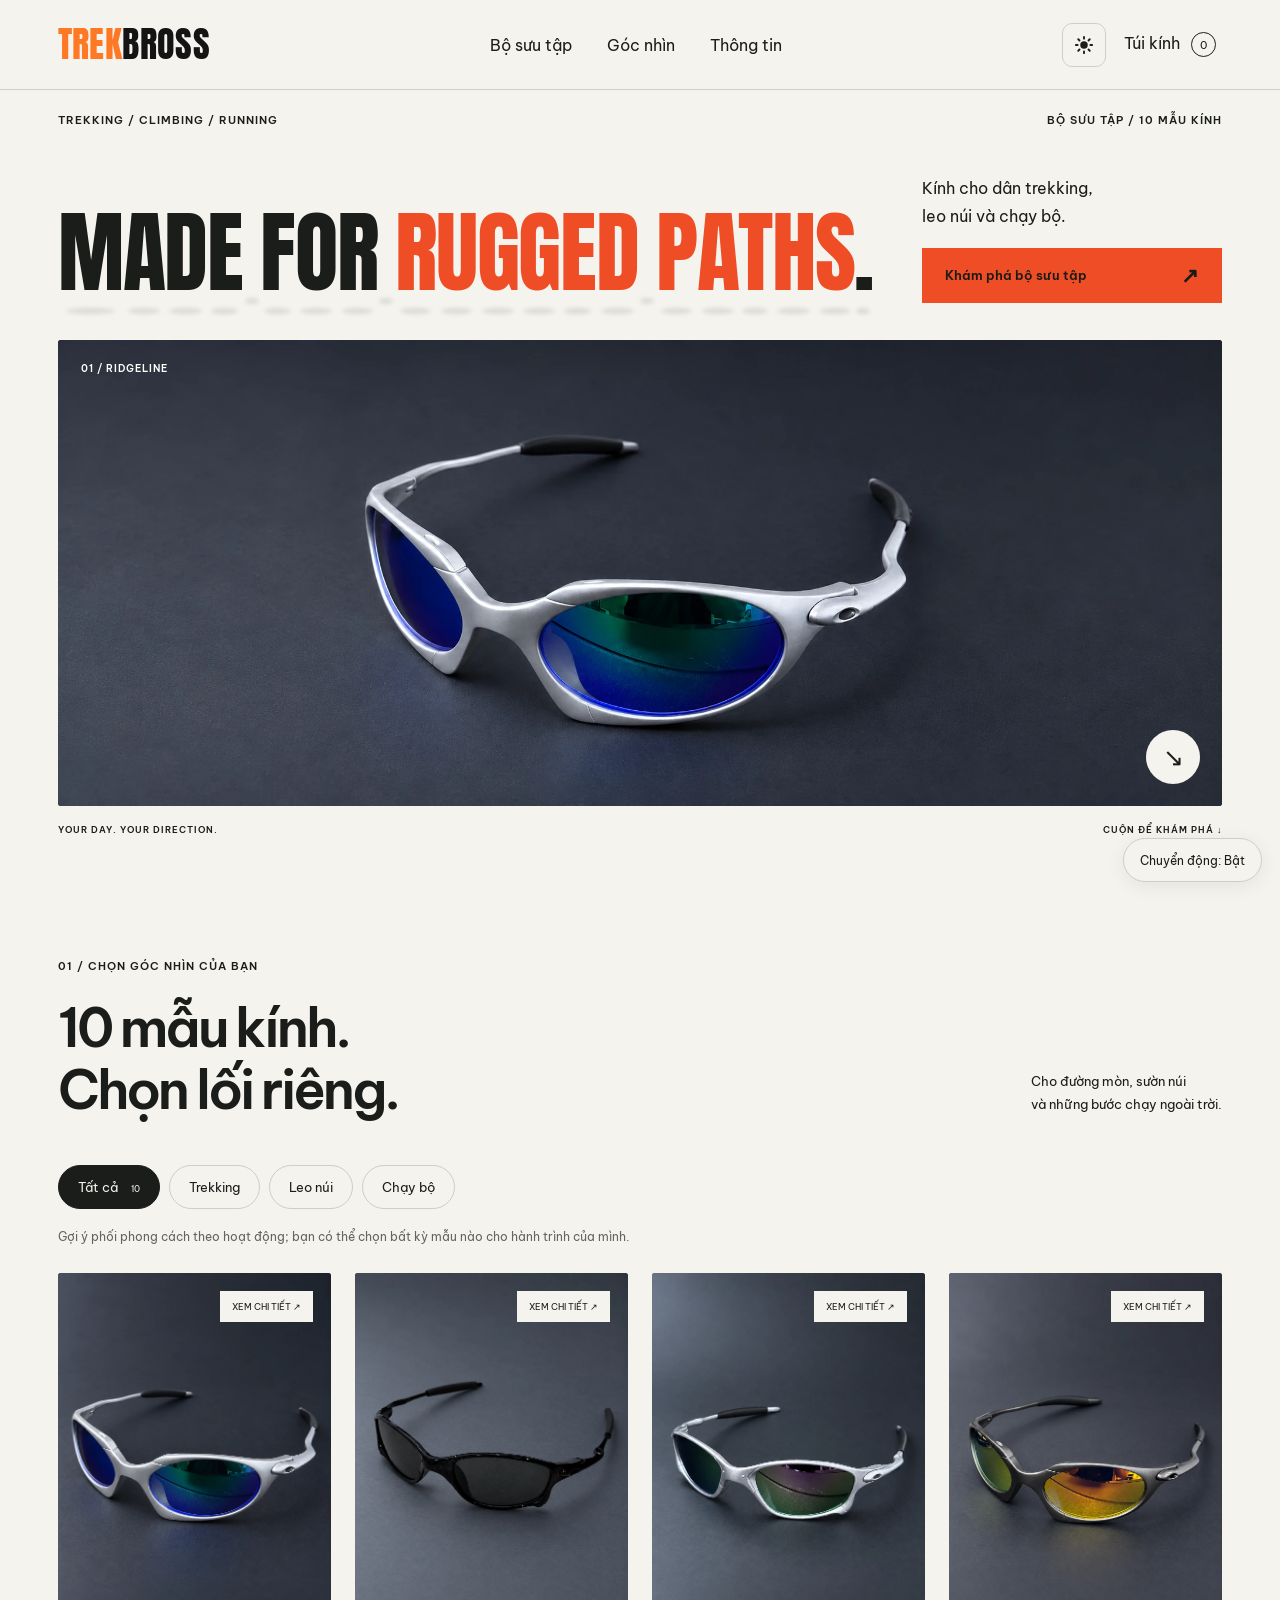
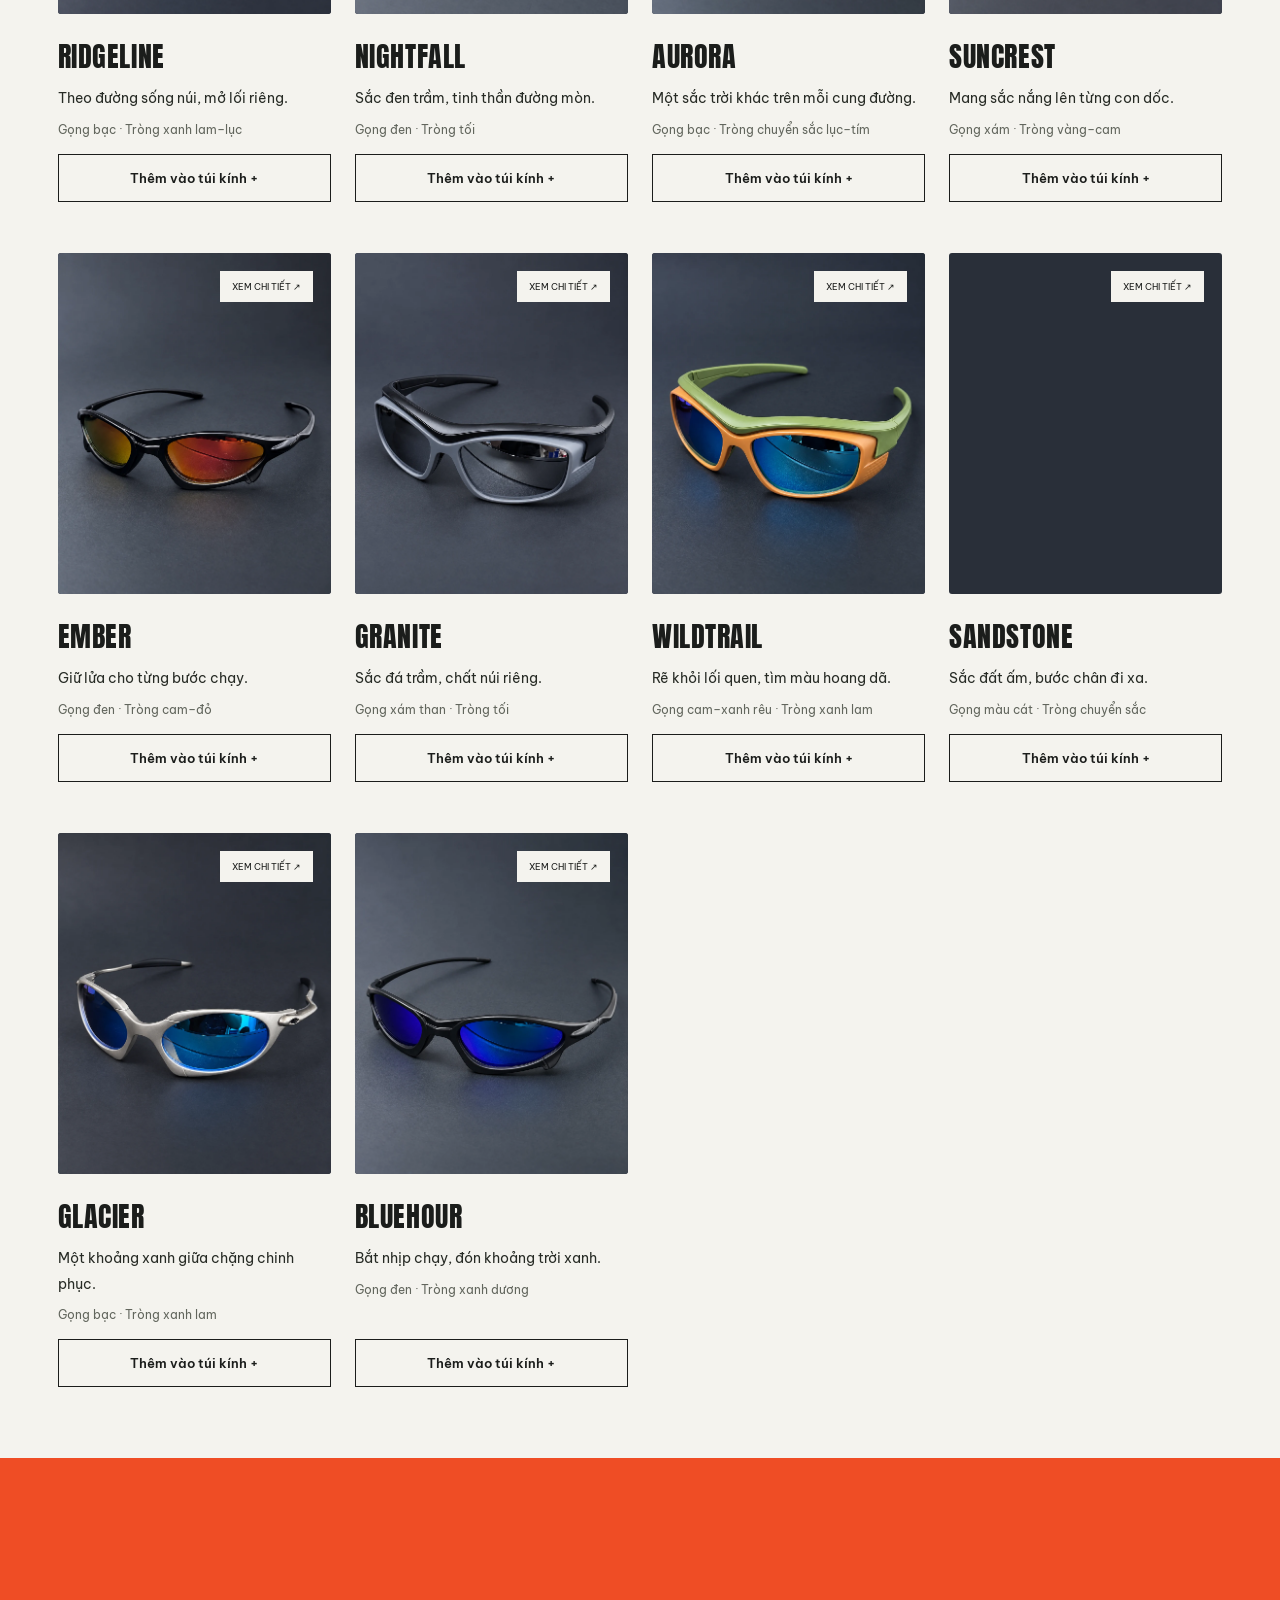
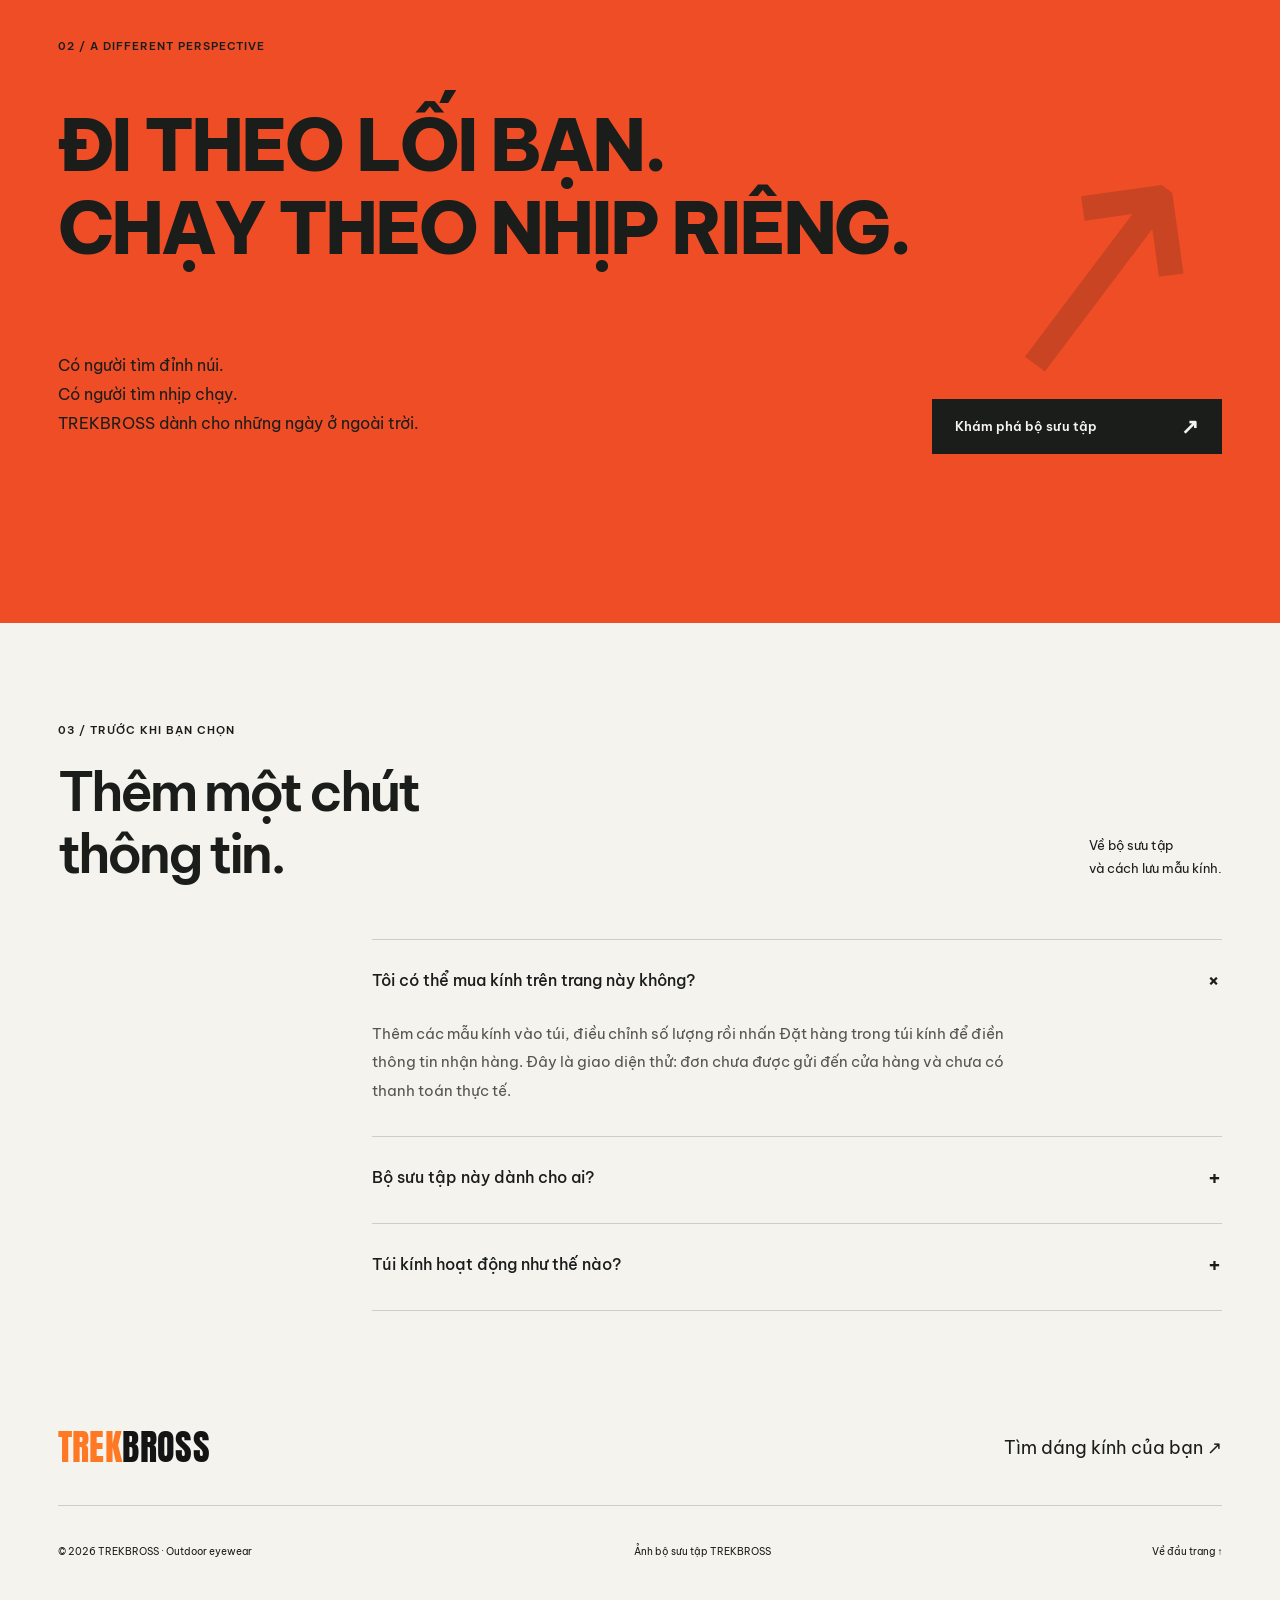
==== commit 4a309adb: "Show four smaller eyewear cards per desktop row while preserving mobile swipe" ====
--- a/index.html
+++ b/index.html
@@ -1,5 +1,5 @@
 <!doctype html>
-<html lang="vi" data-type="product"><head><meta charset="utf-8"><meta name="viewport" content="width=device-width,initial-scale=1"><meta name="page-type" content="product"><meta name="site-kind" content="other"><title>TREKBROSS — Kính mắt cho những ngày chuyển động</title><meta name="description" content="Bộ sưu tập 10 mẫu kính TREKBROSS dành cho trekking, leo núi và chạy bộ. Khám phá và lưu mẫu bạn yêu thích."><meta property="og:title" content="TREKBROSS — MADE FOR RUGGED PATHS."><meta property="og:description" content="Kính mắt cho những ngày chuyển động."><meta property="og:image" content="assets/ridgeline-hero.webp"><meta name="theme-color" content="#f4f3ee"><link rel="icon" href="data:image/svg+xml,%3Csvg xmlns='http://www.w3.org/2000/svg' viewBox='0 0 64 64'%3E%3Crect width='64' height='64' fill='%23ef4d25'/%3E%3Ctext x='12' y='49' font-family='Arial' font-weight='bold' font-size='48' fill='white'%3ET%3C/text%3E%3C/svg%3E"><link rel="preload" href="assets/anton.ttf" as="font" type="font/ttf" crossorigin><link rel="stylesheet" href="style.css"><link rel="stylesheet" href="motion.css"><link rel="stylesheet" href="loupe.css"><link rel="stylesheet" href="ripple.css"><link rel="stylesheet" href="decode.css"><link rel="stylesheet" href="theme.css"><link rel="stylesheet" href="layout.css?v=20261111-7"></head>
+<html lang="vi" data-type="product"><head><meta charset="utf-8"><meta name="viewport" content="width=device-width,initial-scale=1"><meta name="page-type" content="product"><meta name="site-kind" content="other"><title>TREKBROSS — Kính mắt cho những ngày chuyển động</title><meta name="description" content="Bộ sưu tập 10 mẫu kính TREKBROSS dành cho trekking, leo núi và chạy bộ. Khám phá và lưu mẫu bạn yêu thích."><meta property="og:title" content="TREKBROSS — MADE FOR RUGGED PATHS."><meta property="og:description" content="Kính mắt cho những ngày chuyển động."><meta property="og:image" content="assets/ridgeline-hero.webp"><meta name="theme-color" content="#f4f3ee"><link rel="icon" href="data:image/svg+xml,%3Csvg xmlns='http://www.w3.org/2000/svg' viewBox='0 0 64 64'%3E%3Crect width='64' height='64' fill='%23ef4d25'/%3E%3Ctext x='12' y='49' font-family='Arial' font-weight='bold' font-size='48' fill='white'%3ET%3C/text%3E%3C/svg%3E"><link rel="preload" href="assets/anton.ttf" as="font" type="font/ttf" crossorigin><link rel="stylesheet" href="style.css"><link rel="stylesheet" href="motion.css"><link rel="stylesheet" href="loupe.css"><link rel="stylesheet" href="ripple.css"><link rel="stylesheet" href="decode.css"><link rel="stylesheet" href="theme.css"><link rel="stylesheet" href="layout.css?v=20261111-8"></head>
 <body><a class="skip" href="#main">Đến nội dung</a><header><a class="logo" href="#top" aria-label="TREKBROSS trang chủ"><span class="logo-trek">TREK</span><span class="logo-bross">BROSS</span></a><nav aria-label="Điều hướng"><a href="#collection">Bộ sưu tập</a><a href="#perspective">Góc nhìn</a><a href="#questions">Thông tin</a></nav><div class="nav-actions"><button id="bag-toggle" aria-haspopup="dialog">Túi kính <span id="count">0</span></button><button id="menu-toggle" aria-expanded="false" aria-controls="mobile-nav">Menu <span>☰</span></button></div></header><div id="mobile-nav" hidden><a href="#collection">Bộ sưu tập ↗</a><a href="#perspective">Góc nhìn ↗</a><a href="#questions">Thông tin ↗</a></div>
 <main id="main"><section class="hero" id="top" data-enter><div class="hero-top"><p class="eyebrow">TREKKING / CLIMBING / RUNNING</p><p class="edition">BỘ SƯU TẬP / 10 MẪU KÍNH</p></div><div class="hero-title"><h1>MADE FOR <span>RUGGED PATHS</span>.</h1><div class="hero-copy"><p>Kính cho dân trekking,<br>leo núi và chạy bộ.</p><a class="button" href="#collection">Khám phá bộ sưu tập <span>↗</span></a></div></div><div class="hero-photo"><img src="assets/ridgeline-hero.webp" width="1983" height="793" alt="Kính RIDGELINE gọng bạc, tròng xanh lam–lục" fetchpriority="high" data-source="client" data-subject="eyewear"><span class="photo-index">01 / RIDGELINE</span><a class="round-link" href="#collection" aria-label="Xem bộ sưu tập">↘</a></div><div class="hero-bottom"><span>YOUR DAY. YOUR DIRECTION.</span><span>CUỘN ĐỂ KHÁM PHÁ ↓</span></div></section>
 <section class="collection" id="collection"><div class="section-head"><div><p class="eyebrow">01 / CHỌN GÓC NHÌN CỦA BẠN</p><h2>10 mẫu kính.<br>Chọn lối riêng.</h2></div><p>Cho đường mòn, sườn núi<br>và những bước chạy ngoài trời.</p></div><div class="filters" role="group" aria-label="Khám phá kính theo hoạt động"><button class="active" data-filter="all" aria-pressed="true">Tất cả <small>10</small></button><button data-filter="trekking" aria-pressed="false">Trekking</button><button data-filter="mountain" aria-pressed="false">Leo núi</button><button data-filter="running" aria-pressed="false">Chạy bộ</button></div><p class="filter-note">Gợi ý phối phong cách theo hoạt động; bạn có thể chọn bất kỳ mẫu nào cho hành trình của mình.</p><div class="products" id="collection-track"><article class="product" data-category="trekking"><button class="product-photo" data-open="ridgeline" aria-label="Xem kính RIDGELINE"><img src="assets/ridgeline.webp" width="1122" height="1402" alt="Kính RIDGELINE, gọng bạc · tròng xanh lam–lục" loading="lazy" decoding="async" data-source="client" data-subject="eyewear"><span>XEM CHI TIẾT ↗</span></button><div class="product-info"><div><h3>RIDGELINE</h3><p class="product-subtitle">Theo đường sống núi, mở lối riêng.</p><p class="product-colour">Gọng bạc · Tròng xanh lam–lục</p></div><button class="order-card-button" data-add="ridgeline">Thêm vào túi kính +</button></div></article><article class="product" data-category="trekking"><button class="product-photo" data-open="nightfall" aria-label="Xem kính NIGHTFALL"><img src="assets/nightfall.webp" width="1122" height="1402" alt="Kính NIGHTFALL, gọng đen · tròng tối" loading="lazy" decoding="async" data-source="client" data-subject="eyewear"><span>XEM CHI TIẾT ↗</span></button><div class="product-info"><div><h3>NIGHTFALL</h3><p class="product-subtitle">Sắc đen trầm, tinh thần đường mòn.</p><p class="product-colour">Gọng đen · Tròng tối</p></div><button class="order-card-button" data-add="nightfall">Thêm vào túi kính +</button></div></article><article class="product" data-category="mountain"><button class="product-photo" data-open="aurora" aria-label="Xem kính AURORA"><img src="assets/aurora.webp" width="1122" height="1402" alt="Kính AURORA, gọng bạc · tròng chuyển sắc lục–tím" loading="lazy" decoding="async" data-source="client" data-subject="eyewear"><span>XEM CHI TIẾT ↗</span></button><div class="product-info"><div><h3>AURORA</h3><p class="product-subtitle">Một sắc trời khác trên mỗi cung đường.</p><p class="product-colour">Gọng bạc · Tròng chuyển sắc lục–tím</p></div><button class="order-card-button" data-add="aurora">Thêm vào túi kính +</button></div></article><article class="product" data-category="mountain"><button class="product-photo" data-open="suncrest" aria-label="Xem kính SUNCREST"><img src="assets/suncrest.webp" width="1122" height="1402" alt="Kính SUNCREST, gọng xám · tròng vàng–cam" loading="lazy" decoding="async" data-source="client" data-subject="eyewear"><span>XEM CHI TIẾT ↗</span></button><div class="product-info"><div><h3>SUNCREST</h3><p class="product-subtitle">Mang sắc nắng lên từng con dốc.</p><p class="product-colour">Gọng xám · Tròng vàng–cam</p></div><button class="order-card-button" data-add="suncrest">Thêm vào túi kính +</button></div></article><article class="product" data-category="running"><button class="product-photo" data-open="ember" aria-label="Xem kính EMBER"><img src="assets/ember.webp" width="1122" height="1402" alt="Kính EMBER, gọng đen · tròng cam–đỏ" loading="lazy" decoding="async" data-source="client" data-subject="eyewear"><span>XEM CHI TIẾT ↗</span></button><div class="product-info"><div><h3>EMBER</h3><p class="product-subtitle">Giữ lửa cho từng bước chạy.</p><p class="product-colour">Gọng đen · Tròng cam–đỏ</p></div><button class="order-card-button" data-add="ember">Thêm vào túi kính +</button></div></article><article class="product" data-category="mountain"><button class="product-photo" data-open="granite" aria-label="Xem kính GRANITE"><img src="assets/granite.webp" width="1122" height="1402" alt="Kính GRANITE, gọng xám than · tròng tối" loading="lazy" decoding="async" data-source="client" data-subject="eyewear"><span>XEM CHI TIẾT ↗</span></button><div class="product-info"><div><h3>GRANITE</h3><p class="product-subtitle">Sắc đá trầm, chất núi riêng.</p><p class="product-colour">Gọng xám than · Tròng tối</p></div><button class="order-card-button" data-add="granite">Thêm vào túi kính +</button></div></article><article class="product" data-category="trekking"><button class="product-photo" data-open="wildtrail" aria-label="Xem kính WILDTRAIL"><img src="assets/wildtrail.webp" width="1122" height="1402" alt="Kính WILDTRAIL, gọng cam–xanh rêu · tròng xanh lam" loading="lazy" decoding="async" data-source="client" data-subject="eyewear"><span>XEM CHI TIẾT ↗</span></button><div class="product-info"><div><h3>WILDTRAIL</h3><p class="product-subtitle">Rẽ khỏi lối quen, tìm màu hoang dã.</p><p class="product-colour">Gọng cam–xanh rêu · Tròng xanh lam</p></div><button class="order-card-button" data-add="wildtrail">Thêm vào túi kính +</button></div></article><article class="product" data-category="trekking"><button class="product-photo" data-open="sandstone" aria-label="Xem kính SANDSTONE"><img src="assets/sandstone.webp" width="1122" height="1402" alt="Kính SANDSTONE, gọng màu cát · tròng chuyển sắc" loading="lazy" decoding="async" data-source="client" data-subject="eyewear"><span>XEM CHI TIẾT ↗</span></button><div class="product-info"><div><h3>SANDSTONE</h3><p class="product-subtitle">Sắc đất ấm, bước chân đi xa.</p><p class="product-colour">Gọng màu cát · Tròng chuyển sắc</p></div><button class="order-card-button" data-add="sandstone">Thêm vào túi kính +</button></div></article><article class="product" data-category="mountain"><button class="product-photo" data-open="glacier" aria-label="Xem kính GLACIER"><img src="assets/glacier.webp" width="1122" height="1402" alt="Kính GLACIER, gọng bạc · tròng xanh lam" loading="lazy" decoding="async" data-source="client" data-subject="eyewear"><span>XEM CHI TIẾT ↗</span></button><div class="product-info"><div><h3>GLACIER</h3><p class="product-subtitle">Một khoảng xanh giữa chặng chinh phục.</p><p class="product-colour">Gọng bạc · Tròng xanh lam</p></div><button class="order-card-button" data-add="glacier">Thêm vào túi kính +</button></div></article><article class="product" data-category="running"><button class="product-photo" data-open="bluehour" aria-label="Xem kính BLUEHOUR"><img src="assets/bluehour.webp" width="1122" height="1402" alt="Kính BLUEHOUR, gọng đen · tròng xanh dương" loading="lazy" decoding="async" data-source="client" data-subject="eyewear"><span>XEM CHI TIẾT ↗</span></button><div class="product-info"><div><h3>BLUEHOUR</h3><p class="product-subtitle">Bắt nhịp chạy, đón khoảng trời xanh.</p><p class="product-colour">Gọng đen · Tròng xanh dương</p></div><button class="order-card-button" data-add="bluehour">Thêm vào túi kính +</button></div></article></div><div class="collection-navigation" hidden><div class="collection-navigation-top"><p>Vuốt để khám phá <span aria-hidden="true">↔</span></p><div class="collection-step"><span id="collection-position">01 / 10</span><button id="collection-prev" type="button" aria-label="Xem mẫu kính trước" aria-controls="collection-track" disabled>←</button><button id="collection-next" type="button" aria-label="Xem mẫu kính tiếp theo" aria-controls="collection-track">→</button></div></div><div class="collection-progress" role="progressbar" aria-label="Vị trí mẫu kính" aria-valuemin="1" aria-valuemax="10" aria-valuenow="1"><span></span></div></div></section>
--- a/layout.css
+++ b/layout.css
@@ -55,3 +55,12 @@
  .collection-progress>span{display:block;height:100%;width:10%;background:var(--accent);transform-origin:left;transition:width .45s var(--ease-out)}
 }
 @media(prefers-reduced-motion:reduce){#collection .product,.collection-progress>span{transition:none}}
+
+/* Four compact product cards per row on desktop. */
+@media(min-width:1024px){
+ #collection .products{display:grid;grid-template-columns:repeat(4,minmax(0,1fr));gap:30px 24px}
+ #collection .product{display:flex;flex-direction:column;min-width:0}
+ #collection .product-info{flex:1;display:flex;flex-direction:column;align-items:stretch;gap:14px}
+ #collection .product-info>div{flex:1}
+ #collection .product-info .order-card-button{width:100%;margin-top:auto}
+}
